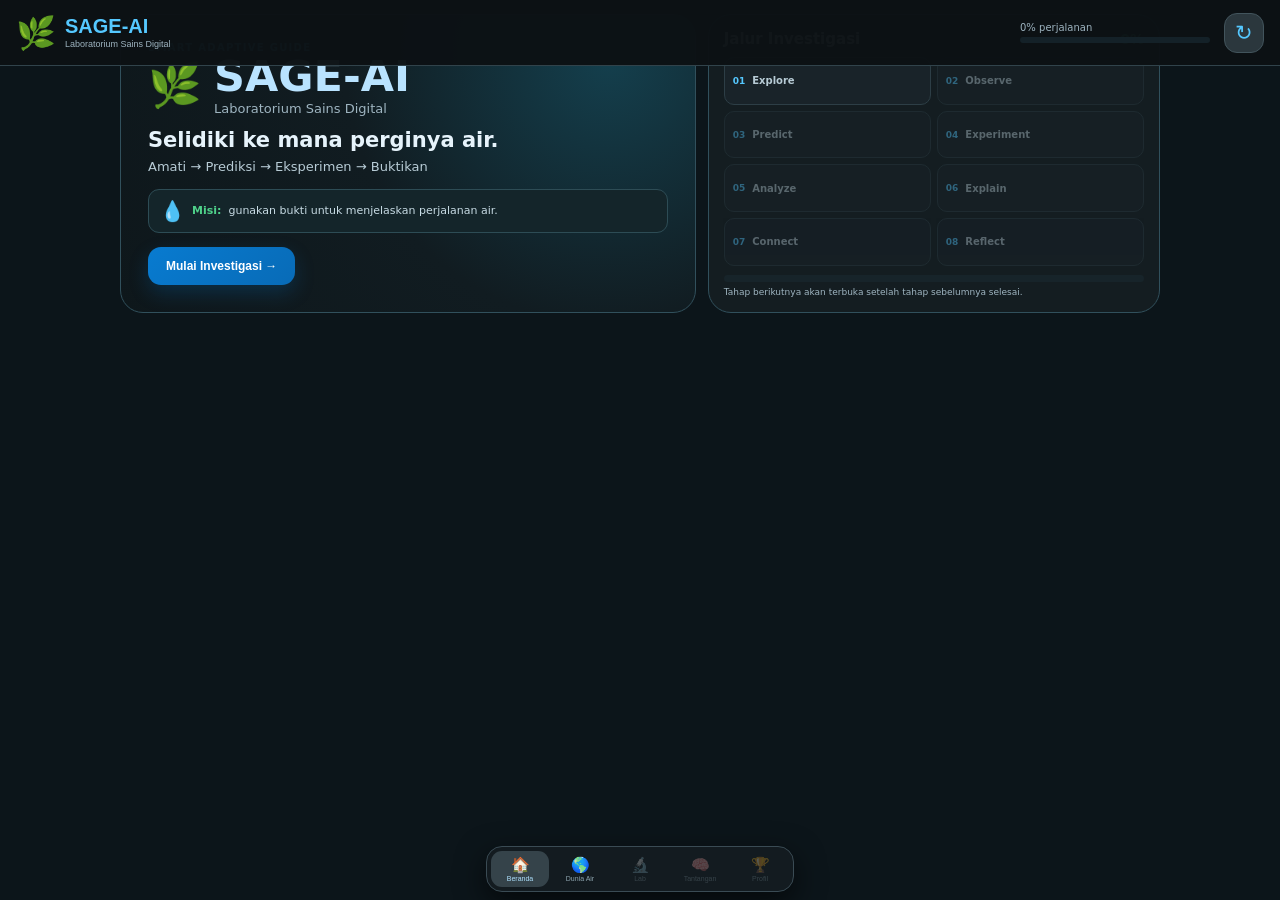
==== index.html @ 1f3b84bd "Add files via upload" ====
<!DOCTYPE html><html lang="id"><head><meta charset="UTF-8"><meta name="viewport" content="width=device-width, initial-scale=1, viewport-fit=cover"><meta name="theme-color" content="#0c1820"><title>SAGE-AI | Laboratorium Sains Digital</title><link rel="stylesheet" href="style.css"></head><body><div id="app"><header class="topbar"><button class="brand" onclick="App.go('home')"><span class="brand-mark">🌿</span><span><strong>SAGE-AI</strong><small>Laboratorium Sains Digital</small></span></button><div class="top-progress"><span id="progressLabel">0% perjalanan</span><div class="progress"><i id="progressBar"></i></div></div><button class="icon-btn" onclick="App.reset()" title="Mulai dari awal">↻</button></header><main id="screen"></main><nav class="bottom-nav" id="bottomNav"><button data-nav="home" onclick="App.go('home')">🏠<span>Beranda</span></button><button data-nav="world" onclick="App.go('world')">🌎<span>Dunia Air</span></button><button data-nav="lab" onclick="App.go('lab')">🔬<span>Lab</span></button><button data-nav="challenge" onclick="App.go('challenge')">🧠<span>Tantangan</span></button><button data-nav="profile" onclick="App.go('profile')">🏆<span>Profil</span></button></nav></div><div id="modal" class="modal hidden"><div class="modal-card"><button class="modal-close" onclick="UI.closeModal()">×</button><div id="modalContent"></div></div></div><script src="data.js"></script><script src="sage.js"></script><script src="simulation.js"></script><script src="app.js"></script></body></html>
---- style.css ----
*{box-sizing:border-box} :root{--bg:#0c151a;--panel:#141d22;--panel2:#19242a;--line:#31434c;--text:#e6f3fb;--muted:#9eb4c0;--blue:#55c8ff;--blue2:#0785d1;--green:#4fd18a;--yellow:#ffd15c;--shadow:0 12px 30px rgba(0,0,0,.22)}html,body{margin:0;width:100%;height:100%;overflow:hidden;background:var(--bg);color:var(--text);font-family:Inter,system-ui,-apple-system,"Segoe UI",sans-serif}body{font-size:14px}.topbar{height:66px;position:fixed;inset:0 0 auto;z-index:40;display:flex;align-items:center;gap:14px;padding:0 16px;background:rgba(13,18,21,.98);border-bottom:1px solid #31434b}.brand{border:0;background:none;color:var(--text);display:flex;align-items:center;gap:9px;padding:0;cursor:pointer;text-align:left}.brand-mark{font-size:32px}.brand strong{display:block;color:var(--blue);font-size:20px;line-height:1}.brand small{display:block;color:var(--muted);font-size:9px;margin-top:3px}.top-progress{margin-left:auto;width:190px;color:var(--muted);font-size:10px}.progress{height:6px;background:#142128;border-radius:99px;overflow:hidden;margin-top:4px}.progress i{display:block;height:100%;background:linear-gradient(90deg,#0785d1,#39bd6d);transition:.35s}.icon-btn{width:40px;height:40px;border:1px solid #42545c;border-radius:13px;background:#2b373d;color:var(--blue);font-size:21px;cursor:pointer}.screen{position:fixed;inset:66px 0 68px;overflow:hidden}.page{width:min(1080px,100%);height:100%;margin:auto;padding:14px 20px 10px;display:flex;flex-direction:column;overflow:hidden}.page-head{display:flex;justify-content:space-between;align-items:flex-end;gap:10px;flex:none;margin-bottom:9px}.eyebrow{font-size:10px;font-weight:900;letter-spacing:1.3px;color:var(--blue);text-transform:uppercase}.page-head h2{font-size:27px;line-height:1;margin:3px 0 2px}.page-head p{margin:0;color:var(--muted);font-size:11px}.counter,.status-dot{font-size:10px;font-weight:850;white-space:nowrap}.counter{padding:7px 10px;border:1px solid #35515e;border-radius:10px;background:#16252d;color:var(--blue)}.status-dot{color:var(--green)}.btn{border:0;border-radius:13px;padding:11px 15px;font-weight:850;font-size:12px;cursor:pointer;transition:.15s}.btn:active{transform:scale(.98)}.btn-primary{background:linear-gradient(135deg,#087bd0,#086bb7);color:#fff;box-shadow:0 8px 20px rgba(0,123,210,.22)}.btn-soft{background:#39464d;color:#d5e8f2}.btn:disabled{opacity:.35;cursor:not-allowed;box-shadow:none}.action-row{display:flex;justify-content:flex-end;gap:8px;flex:none;margin-top:8px}.action-row .btn-primary{min-width:180px}.card,.question,.predict-side,.reason-card,.control-panel,.experiment,.data-card,.environment-card{background:rgba(22,29,33,.96);border:1px solid var(--line);border-radius:18px;box-shadow:var(--shadow)}.input{width:100%;min-height:74px;resize:none;border:1px solid #43555e;border-radius:12px;background:#20282d;color:var(--text);padding:10px;font:inherit;outline:none}.input:focus{border-color:var(--blue)}.input.compact{min-height:62px}.bar{height:7px;background:#17242a;border-radius:99px;overflow:hidden}.bar i{display:block;height:100%;background:linear-gradient(90deg,#087bd0,#39bd6d);border-radius:99px}.notice{padding:10px 12px;border-radius:11px;background:#18272d;border:1px solid #2e4854;color:#b6ccd7;font-size:11px;line-height:1.4}.small-notice{margin-top:8px}.home-page{display:grid;grid-template-columns:1.12fr .88fr;gap:12px}.home-main,.home-side{min-height:0;border:1px solid #31505c;border-radius:23px;overflow:hidden}.home-main{padding:27px;display:flex;flex-direction:column;justify-content:center;background:radial-gradient(circle at 85% 15%,#143f4d,#111c21 48%,#0e171b)}.home-title{display:flex;align-items:center;gap:12px;margin:3px 0 12px}.home-title .leaf{font-size:43px}.home-title h1{margin:0;color:#b9e3ff;font-size:43px;line-height:.95}.home-title p{margin:4px 0 0;color:var(--muted);font-size:13px}.home-main h2{margin:0 0 7px;font-size:21px}.lead{margin:0 0 15px;color:#b8ccd6;font-size:13px}.mission-line{display:flex;gap:7px;align-items:center;padding:9px 11px;background:#14252a;border:1px solid #2d4c55;border-radius:11px;color:#c7dbe4;font-size:11px;margin-bottom:14px}.mission-line span{font-size:20px}.mission-line b{color:var(--green)}.big-btn{align-self:flex-start;padding:12px 18px}.home-side{padding:15px;background:#141d21;display:flex;flex-direction:column}.journey-title{display:flex;justify-content:space-between;align-items:center;margin-bottom:9px}.journey-title b{font-size:15px}.journey-title span{color:var(--green);font-weight:900}.journey-map{flex:1;min-height:0;display:grid;grid-template-columns:repeat(2,1fr);grid-template-rows:repeat(4,1fr);gap:6px}.journey-step{position:relative;display:flex;align-items:center;gap:7px;padding:7px 8px;border-radius:10px;background:#192329;border:1px solid #2d3e46;color:#b7cbd5}.journey-step strong{font-size:9px;color:var(--blue)}.journey-step span{font-size:10px;font-weight:800}.journey-step em{margin-left:auto;color:var(--green);font-style:normal}.journey-step.locked{opacity:.42}.home-bottom{margin-top:9px}.home-bottom small{display:block;color:var(--muted);font-size:9px;margin-top:5px}.world-page{padding-bottom:8px}.world{flex:1;min-height:0;position:relative;overflow:hidden;border:1px solid #315564;border-radius:21px;background:linear-gradient(#083552 0 49%,#0b4454 49% 56%,#0b3214 56% 100%);touch-action:none}.world:before{content:"";position:absolute;left:0;right:0;bottom:0;height:45%;background:linear-gradient(155deg,#1e652e,#0b3314);clip-path:polygon(0 42%,17% 18%,30% 35%,47% 9%,63% 33%,78% 16%,100% 40%,100% 100%,0 100%)}.world:after{content:"";position:absolute;left:0;right:0;top:49%;height:7px;background:#0e5e70}.world-hint{position:absolute;left:50%;top:7px;transform:translateX(-50%);z-index:3;padding:5px 9px;border-radius:99px;background:#112127d9;border:1px solid #36515b;color:#bcd1da;font-size:9px}.obj{position:absolute;z-index:4;border:0;background:transparent;color:#fff;cursor:grab;font-size:39px;filter:drop-shadow(0 5px 4px #0006);touch-action:none;user-select:none;transform:translate(-50%,-50%);transition:filter .15s}.obj span{display:block;margin-top:2px;padding:3px 6px;border-radius:8px;background:#18242a;color:#d9e9ef;border:1px solid #31464f;font-size:9px;font-weight:850;white-space:nowrap}.obj.dragging{cursor:grabbing;filter:drop-shadow(0 0 9px #55c8ff) brightness(1.15);z-index:8}.mountain{font-size:55px}.plant{font-size:48px}.lake{font-size:45px}.river{font-size:43px}.ocean{font-size:42px}.rain-drop{position:absolute;right:36%;top:34%;font-size:22px;animation:float 1.7s infinite alternate ease-in-out}.world-bottom{display:flex;align-items:center;justify-content:space-between;gap:8px;padding-top:7px}.discoveries{display:flex;flex-wrap:wrap;gap:5px;min-width:0}.tag{padding:5px 7px;border-radius:99px;font-size:8px;font-weight:850;border:1px solid #35474f;background:#182126;color:#778b95}.tag.found{background:#163c2a;border-color:#2b6a49;color:#78dfa7}.world-bottom .btn{white-space:nowrap;font-size:10px;padding:9px 11px}.observe-card{flex:1;min-height:0;display:grid;grid-template-rows:1fr auto auto;overflow:hidden;border:1px solid var(--line);border-radius:19px;background:#141e22}.observe-scene{position:relative;min-height:0;overflow:hidden;background:linear-gradient(#123f55 0 60%,#477f43 60%)}.obs-sun{position:absolute;right:12%;top:10%;font-size:48px}.obs-cloud{position:absolute;left:18%;top:13%;font-size:36px;opacity:.9}.obs-ground{position:absolute;inset:auto 0 0;height:37%;background:linear-gradient(#4c9148,#2f6c34)}.puddle{position:absolute;left:50%;bottom:14%;transform:translateX(-50%);width:72%;height:48px;border-radius:50%;background:radial-gradient(circle at 40% 35%,#b5f4ff,#35b9e2 55%,#087ea7);transition:.35s}.puddle span{position:absolute;left:50%;top:8px;transform:translateX(-50%);font-size:20px}.obs-vapor{position:absolute;left:50%;bottom:42%;transform:translateX(-50%);opacity:0;color:#d7f6ff;font-size:25px;letter-spacing:8px;transition:.35s}.time-row{display:grid;grid-template-columns:45px 1fr 105px;align-items:center;gap:8px;padding:8px 12px;border-top:1px solid var(--line);font-size:10px}.time-row input{width:100%;accent-color:var(--blue)}.time-row span{color:var(--muted);text-align:right}.observe-note{padding:7px 12px;background:#16272d;color:#adc3cd;font-size:10px}.predict-card{flex:1;min-height:0;display:grid;grid-template-columns:1.1fr .9fr;gap:10px}.question,.predict-side{padding:15px;min-height:0}.question>span{color:var(--blue);font-size:9px;font-weight:900;text-transform:uppercase;letter-spacing:1px}.question h3{margin:6px 0 10px;font-size:19px}.answer-grid{display:grid;grid-template-columns:repeat(2,1fr);gap:7px}.answer{padding:10px;border:1px solid #3b4e57;background:#1b252a;color:#d8e8ef;border-radius:11px;text-align:left;cursor:pointer;font-weight:750;font-size:11px}.answer.selected{border-color:var(--blue);background:#14394a}.answer.correct{border-color:var(--green);background:#173b2b}.predict-side label,.reason-card label,.env-reason label{display:flex;flex-direction:column;gap:3px;font-size:12px;font-weight:800}.predict-side small,.reason-card small,.env-reason small{color:var(--muted);font-weight:400;font-size:9px}.confidence{display:flex;flex-wrap:wrap;gap:5px;align-items:center;margin-top:9px}.confidence b{font-size:10px;width:100%}.confidence button{border:1px solid #3a4d55;background:#1b252a;color:#c3d5dd;border-radius:8px;padding:6px 7px;font-size:9px;cursor:pointer}.confidence button.active{border-color:var(--blue);background:#14394a;color:#dff6ff}.edit-note{margin-top:10px;color:#78919d;font-size:9px}.lab-grid{flex:1;min-height:0;display:grid;grid-template-columns:38% 62%;gap:10px}.control-panel{padding:10px;display:flex;flex-direction:column;gap:6px}.control{padding:7px 8px;border:1px solid #2d4149;border-radius:11px;background:#182126}.control label{display:flex;justify-content:space-between;gap:5px;font-size:10px;font-weight:800}.control label span{color:var(--blue)}.control select{width:100%;margin-top:5px;border:1px solid #3c5058;border-radius:8px;background:#263137;color:#e2eef3;padding:7px;font-size:10px}.control-panel .btn{margin-top:auto}.experiment{padding:10px;display:flex;flex-direction:column;align-items:center;justify-content:center;min-height:0}.beaker{height:55%;width:65%;position:relative;display:flex;justify-content:center;align-items:flex-end}.beaker-glass{width:76%;height:90%;border:4px solid #26778f;border-top:0;border-radius:0 0 30px 30px;overflow:hidden;background:#0c2730;position:relative}.water{position:absolute;left:0;right:0;bottom:0;height:60%;background:linear-gradient(#0b78a4,#074d76);transition:.8s}.steam{position:absolute;top:-2px;opacity:0;font-size:23px;letter-spacing:5px;transition:.3s;z-index:2}.steam.show{opacity:1;animation:steam 1.1s infinite alternate}.experiment-state{margin:6px 0;color:#9bb3be;font-size:10px}.results{width:100%}.data-grid{display:grid;grid-template-columns:repeat(3,1fr);gap:5px}.metric{padding:7px;border:1px solid #2b414a;border-radius:9px;background:#172127;text-align:center}.metric small{display:block;color:#8ea8b4;font-size:8px}.metric strong{font-size:17px;color:#cdeaff}.data-review{flex:1;min-height:0;display:grid;grid-template-columns:.9fr 1.1fr;gap:10px}.data-review>.card{min-height:0;padding:13px}.card-title{display:flex;justify-content:space-between;gap:7px;font-size:11px;margin-bottom:8px}.card-title span{color:#8da6b1;font-size:9px;text-align:right}.data-card h3{font-size:15px}.cycle-board{flex:1;min-height:0;padding:15px;border:1px solid var(--line);border-radius:18px;background:#141f24;display:flex;flex-direction:column;justify-content:center}.cycle-slots{display:grid;grid-template-columns:1fr auto 1fr auto 1fr auto 1fr;gap:5px;align-items:center}.cycle-slot{min-width:0;min-height:58px;border:2px dashed #31596a;background:#17242a;color:#a9c5d0;border-radius:13px;font-size:10px;font-weight:850;cursor:pointer}.cycle-slot.filled{border-style:solid;border-color:#3b8db1;background:#173341;color:#d9f1fb}.cycle-slot small{display:block;color:#72909b;font-size:7px;margin-top:3px}.processes{display:grid;grid-template-columns:repeat(4,1fr);gap:7px;margin-top:13px}.process{border:1px solid #3b4f58;background:#283239;color:#e2edf1;border-radius:10px;padding:10px 5px;font-size:10px;font-weight:800;cursor:pointer}.process.used{opacity:.35;cursor:not-allowed}.cycle-status{margin-top:9px;text-align:center;color:#9db4be;font-size:10px}.retry-link{align-self:center;margin-top:5px;border:0;background:transparent;color:var(--blue);font-size:9px;font-weight:800;cursor:pointer}.reason-card{margin-top:8px;padding:10px;flex:none}.environment-card{flex:1;min-height:0;display:grid;grid-template-columns:28% 44% 28%;gap:10px;padding:12px}.env-scene{border-radius:13px;background:linear-gradient(#124258,#2b6134);display:flex;align-items:center;justify-content:center;gap:4px;font-size:38px}.env-question{display:flex;flex-direction:column;justify-content:center}.env-question h3{font-size:16px;margin:0 0 4px}.env-question p{margin:0 0 9px;color:#9eb5bf;font-size:10px}.env-reason{display:flex;flex-direction:column;justify-content:center}.reflection-grid{flex:1;min-height:0;display:grid;grid-template-columns:repeat(3,1fr);gap:9px}.reflection-card{padding:12px;display:flex;flex-direction:column;gap:7px;min-height:0}.reflection-card>span{width:25px;height:25px;border-radius:8px;display:grid;place-items:center;background:#15384a;color:var(--blue);font-weight:900}.reflection-card label{font-size:11px;font-weight:850;line-height:1.3}.reflection-card .input{flex:1}.profile-head{display:flex;justify-content:space-between;align-items:center;flex:none;padding:17px;border:1px solid #31505c;border-radius:19px;background:radial-gradient(circle at 90% 15%,#123c47,#142126)}.profile-head h1{margin:2px 0;font-size:30px}.profile-head p{margin:0;color:#9eb5bf;font-size:10px}.profile-pct{text-align:right}.profile-pct strong{display:block;font-size:31px;color:var(--green)}.profile-pct span{font-size:9px;color:var(--muted)}.profile-stats{display:grid;grid-template-columns:repeat(4,1fr);gap:7px;margin:8px 0}.profile-stats div{padding:8px;background:#161f24;border:1px solid #30424a;border-radius:11px;text-align:center}.profile-stats b{display:block;font-size:18px;color:#cce8f6}.profile-stats small{font-size:8px;color:#8ca5b0}.achievement-strip{flex:1;min-height:0;display:grid;grid-template-columns:repeat(4,1fr);grid-template-rows:repeat(2,1fr);gap:7px}.achievement{padding:8px;background:#161f24;border:1px solid #30424a;border-radius:11px;display:grid;grid-template-columns:28px 1fr;grid-template-rows:auto auto;gap:0 5px;align-items:center}.achievement>div{font-size:22px;grid-row:1/3}.achievement b{font-size:9px}.achievement small{font-size:7px;color:#8ca5b0}.achievement.locked{opacity:.38;filter:grayscale(.8)}.completion-card{display:flex;align-items:center;justify-content:space-between;gap:8px;margin-top:7px;padding:8px 10px;border:1px solid #30424a;border-radius:11px;background:#161f24;font-size:10px}.sage{position:fixed;right:12px;bottom:76px;width:min(320px,calc(100vw - 24px));z-index:60;padding:11px;background:#172127;border:1px solid #3b5964;border-radius:15px;box-shadow:0 15px 40px #0008;display:none}.sage.show{display:block}.sage-head{display:flex;align-items:center;gap:8px}.sage-avatar{width:32px;height:32px;display:grid;place-items:center;border-radius:9px;background:#173a2a;font-size:17px}.sage strong{display:block;font-size:11px}.sage small{color:#8fa8b3;font-size:8px}.sage p{font-size:11px;line-height:1.45;color:#c8d9e0;margin:8px 0 0}.sage-close{margin-left:auto;border:0;background:none;color:#b6cbd4;font-size:18px;cursor:pointer}.modal{position:fixed;inset:0;z-index:80;background:#0009;display:grid;place-items:center;padding:14px}.modal.hidden{display:none}.modal-card{position:relative;width:min(430px,100%);max-height:82dvh;overflow:auto;padding:18px;background:#172127;border:1px solid #3b5660;border-radius:18px;box-shadow:0 20px 60px #0009}.modal-close{position:absolute;right:10px;top:9px;width:29px;height:29px;border:0;border-radius:50%;background:#2c3940;color:#d9e7ed;font-size:18px;cursor:pointer}.modal-icon{font-size:45px;margin-top:5px}.modal-card h2{margin:4px 0 7px;font-size:22px}.modal-card p{color:#b5cbd4;font-size:11px;line-height:1.45}.modal-actions{display:flex;justify-content:flex-end;gap:7px;margin-top:11px}.toast{position:fixed;z-index:100;top:75px;left:50%;transform:translateX(-50%);max-width:calc(100vw - 30px);padding:8px 11px;border-radius:9px;background:#26353c;color:#e8f3f7;border:1px solid #42555e;font-size:10px;box-shadow:0 10px 25px #0008}.bottom-nav{position:fixed;left:50%;bottom:8px;transform:translateX(-50%);z-index:50;display:flex;gap:2px;padding:4px;background:#131b20;border:1px solid #3a4b54;border-radius:16px;box-shadow:0 10px 30px #0009}.bottom-nav button{min-width:58px;border:0;background:transparent;color:#8da4ae;border-radius:11px;padding:5px 7px;font-size:15px;cursor:pointer}.bottom-nav button span{display:block;font-size:7px;margin-top:1px}.bottom-nav button.active{background:#35434a;color:#aee2ff}.bottom-nav button.locked{opacity:.28;cursor:not-allowed}.bottom-nav button:disabled{cursor:not-allowed}@keyframes steam{from{transform:translateY(4px);opacity:.35}to{transform:translateY(-8px);opacity:1}}@keyframes float{from{transform:translateY(0)}to{transform:translateY(7px)}}
@media(max-width:720px){.topbar{height:58px;padding:0 10px;gap:8px}.brand-mark{font-size:28px}.brand strong{font-size:17px}.brand small{display:none}.top-progress{width:125px}.icon-btn{width:38px;height:38px}.screen{inset:58px 0 62px}.page{padding:10px 12px 7px}.page-head{margin-bottom:7px}.page-head h2{font-size:22px}.page-head p{font-size:10px}.home-page{grid-template-columns:1fr;grid-template-rows:1.08fr .92fr;gap:7px}.home-main{padding:16px}.home-title h1{font-size:35px}.home-title .leaf{font-size:34px}.home-title p{font-size:10px}.home-main h2{font-size:17px}.lead{font-size:10px;margin-bottom:9px}.mission-line{font-size:9px;margin-bottom:9px;padding:7px}.big-btn{padding:10px 14px;font-size:11px}.home-side{padding:9px}.journey-title{margin-bottom:6px}.journey-title b{font-size:11px}.journey-map{gap:4px}.journey-step{padding:5px 6px}.journey-step strong{font-size:7px}.journey-step span{font-size:8px}.journey-step em{font-size:9px}.home-bottom{margin-top:6px}.home-bottom small{font-size:7px}.world-hint{font-size:7px}.obj{font-size:29px}.mountain{font-size:42px}.plant{font-size:37px}.lake{font-size:36px}.river{font-size:35px}.ocean{font-size:34px}.world-bottom{align-items:flex-end}.discoveries{max-width:67%;gap:3px}.tag{font-size:6.5px;padding:4px 5px}.world-bottom .btn{font-size:8px;padding:8px}.action-row{gap:6px}.action-row .btn{font-size:9px;padding:9px 10px}.action-row .btn-primary{min-width:0}.observe-card{border-radius:15px}.time-row{grid-template-columns:40px 1fr 78px;padding:6px 9px}.observe-note{font-size:8px;padding:6px 9px}.predict-card{grid-template-columns:1fr 1fr;gap:6px}.question,.predict-side{padding:10px}.question h3{font-size:14px}.answer-grid{gap:5px}.answer{font-size:8px;padding:8px}.input.compact{min-height:55px;font-size:10px}.confidence button{font-size:7px;padding:5px}.edit-note{font-size:7px}.lab-grid{grid-template-columns:43% 57%;gap:6px}.control-panel,.experiment{padding:7px}.control{padding:5px}.control label{font-size:8px}.control select{font-size:8px;padding:6px}.beaker{width:70%;height:48%}.metric strong{font-size:14px}.metric small{font-size:6px}.data-review{grid-template-columns:1fr 1fr;gap:6px}.data-review>.card{padding:9px}.card-title{font-size:8px}.card-title span{font-size:7px}.small-notice{font-size:7px}.cycle-board{padding:9px}.cycle-slots{gap:2px}.cycle-slot{min-height:50px;font-size:7px;padding:2px}.processes{gap:5px;margin-top:8px}.process{font-size:8px;padding:8px 3px}.cycle-status,.retry-link{font-size:7px}.reason-card{padding:8px;margin-top:5px}.reason-card label{font-size:9px}.environment-card{grid-template-columns:24% 46% 30%;gap:5px;padding:8px}.env-scene{font-size:25px}.env-question h3{font-size:12px}.env-question p{font-size:8px}.reflection-grid{gap:5px}.reflection-card{padding:8px;gap:5px}.reflection-card label{font-size:8px}.reflection-card>span{width:20px;height:20px;font-size:9px}.profile-head{padding:12px}.profile-head h1{font-size:24px}.profile-head p{font-size:8px}.profile-pct strong{font-size:27px}.achievement{padding:5px;grid-template-columns:1fr;display:block;text-align:center}.achievement>div{font-size:19px}.achievement b{display:block;font-size:7px}.achievement small{font-size:6px}.completion-card{font-size:8px}.completion-card .btn{font-size:8px;padding:7px}.bottom-nav{bottom:5px}.bottom-nav button{min-width:52px;padding:4px 5px;font-size:13px}.bottom-nav button span{font-size:6.5px}}
@media(max-height:680px){.page{padding-top:6px}.page-head h2{font-size:20px}.home-main{padding:12px}.home-page{grid-template-rows:1fr 1fr}.world-bottom{padding-top:4px}.action-row{margin-top:5px}.reflection-card .input{min-height:45px}.profile-stats{margin:5px 0}.modal-card{max-height:90dvh}}
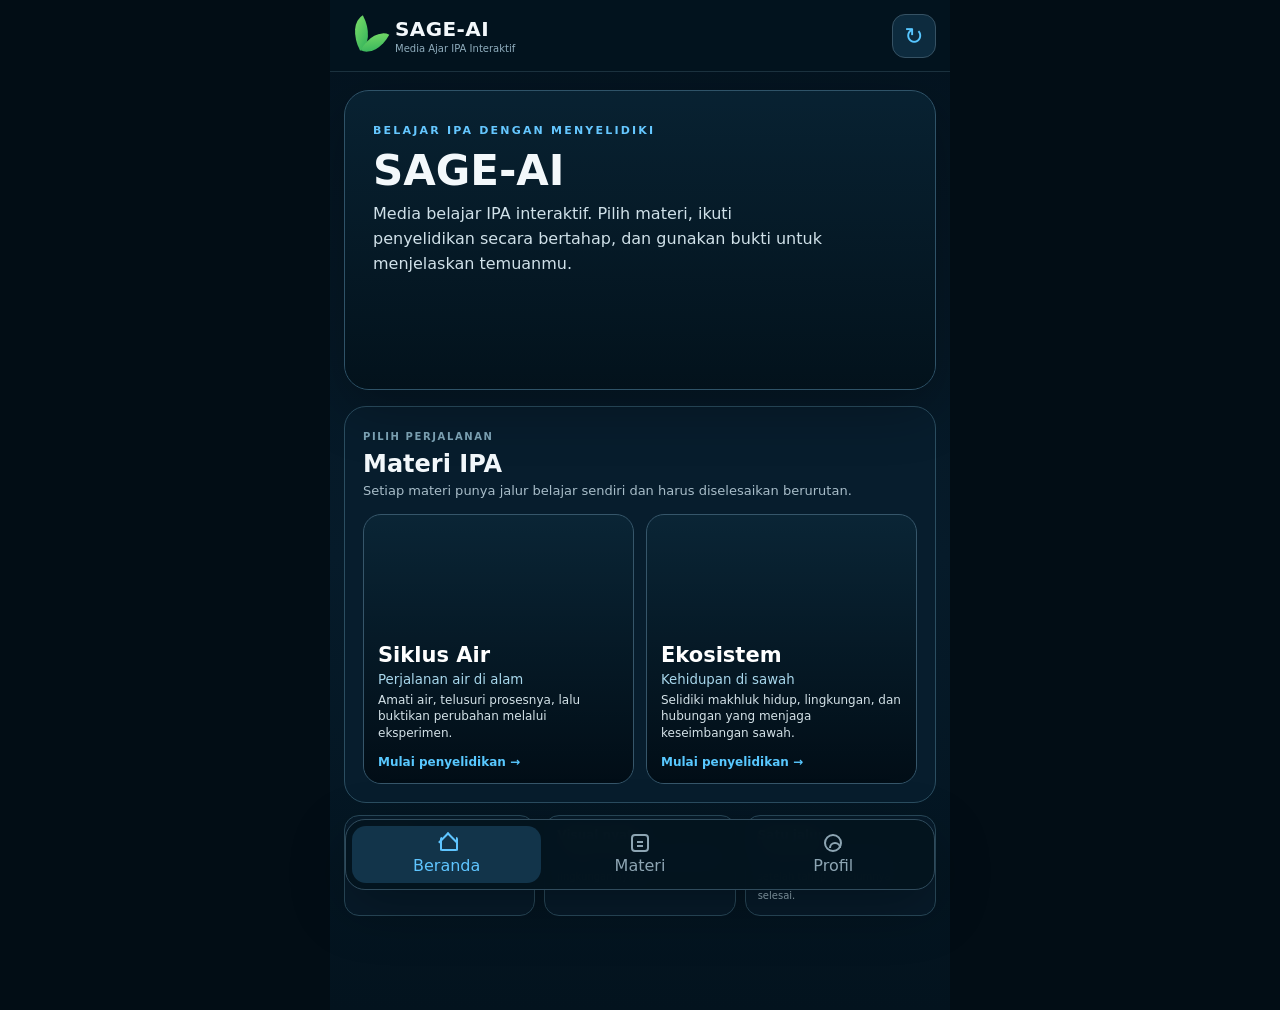
==== commit 09996ff9: "Add files via upload" ====
--- a/index.html
+++ b/index.html
@@ -1 +1,15 @@
-<!DOCTYPE html><html lang="id"><head><meta charset="UTF-8"><meta name="viewport" content="width=device-width, initial-scale=1, viewport-fit=cover"><meta name="theme-color" content="#0c1820"><title>SAGE-AI | Laboratorium Sains Digital</title><link rel="stylesheet" href="style.css"></head><body><div id="app"><header class="topbar"><button class="brand" onclick="App.go('home')"><span class="brand-mark">🌿</span><span><strong>SAGE-AI</strong><small>Laboratorium Sains Digital</small></span></button><div class="top-progress"><span id="progressLabel">0% perjalanan</span><div class="progress"><i id="progressBar"></i></div></div><button class="icon-btn" onclick="App.reset()" title="Mulai dari awal">↻</button></header><main id="screen"></main><nav class="bottom-nav" id="bottomNav"><button data-nav="home" onclick="App.go('home')">🏠<span>Beranda</span></button><button data-nav="world" onclick="App.go('world')">🌎<span>Dunia Air</span></button><button data-nav="lab" onclick="App.go('lab')">🔬<span>Lab</span></button><button data-nav="challenge" onclick="App.go('challenge')">🧠<span>Tantangan</span></button><button data-nav="profile" onclick="App.go('profile')">🏆<span>Profil</span></button></nav></div><div id="modal" class="modal hidden"><div class="modal-card"><button class="modal-close" onclick="UI.closeModal()">×</button><div id="modalContent"></div></div></div><script src="data.js"></script><script src="sage.js"></script><script src="simulation.js"></script><script src="app.js"></script></body></html>
+<!DOCTYPE html>
+<html lang="id">
+<head>
+<meta charset="UTF-8">
+<meta name="viewport" content="width=device-width, initial-scale=1.0, viewport-fit=cover">
+<meta name="theme-color" content="#061b2a">
+<title>SAGE-AI — Media Ajar IPA Interaktif</title>
+<link rel="stylesheet" href="style.css">
+</head>
+<body>
+<div id="app"></div>
+<script src="data.js"></script>
+<script src="app.js"></script>
+</body>
+</html>
--- a/style.css
+++ b/style.css
@@ -1,3 +1,3 @@
-*{box-sizing:border-box} :root{--bg:#0c151a;--panel:#141d22;--panel2:#19242a;--line:#31434c;--text:#e6f3fb;--muted:#9eb4c0;--blue:#55c8ff;--blue2:#0785d1;--green:#4fd18a;--yellow:#ffd15c;--shadow:0 12px 30px rgba(0,0,0,.22)}html,body{margin:0;width:100%;height:100%;overflow:hidden;background:var(--bg);color:var(--text);font-family:Inter,system-ui,-apple-system,"Segoe UI",sans-serif}body{font-size:14px}.topbar{height:66px;position:fixed;inset:0 0 auto;z-index:40;display:flex;align-items:center;gap:14px;padding:0 16px;background:rgba(13,18,21,.98);border-bottom:1px solid #31434b}.brand{border:0;background:none;color:var(--text);display:flex;align-items:center;gap:9px;padding:0;cursor:pointer;text-align:left}.brand-mark{font-size:32px}.brand strong{display:block;color:var(--blue);font-size:20px;line-height:1}.brand small{display:block;color:var(--muted);font-size:9px;margin-top:3px}.top-progress{margin-left:auto;width:190px;color:var(--muted);font-size:10px}.progress{height:6px;background:#142128;border-radius:99px;overflow:hidden;margin-top:4px}.progress i{display:block;height:100%;background:linear-gradient(90deg,#0785d1,#39bd6d);transition:.35s}.icon-btn{width:40px;height:40px;border:1px solid #42545c;border-radius:13px;background:#2b373d;color:var(--blue);font-size:21px;cursor:pointer}.screen{position:fixed;inset:66px 0 68px;overflow:hidden}.page{width:min(1080px,100%);height:100%;margin:auto;padding:14px 20px 10px;display:flex;flex-direction:column;overflow:hidden}.page-head{display:flex;justify-content:space-between;align-items:flex-end;gap:10px;flex:none;margin-bottom:9px}.eyebrow{font-size:10px;font-weight:900;letter-spacing:1.3px;color:var(--blue);text-transform:uppercase}.page-head h2{font-size:27px;line-height:1;margin:3px 0 2px}.page-head p{margin:0;color:var(--muted);font-size:11px}.counter,.status-dot{font-size:10px;font-weight:850;white-space:nowrap}.counter{padding:7px 10px;border:1px solid #35515e;border-radius:10px;background:#16252d;color:var(--blue)}.status-dot{color:var(--green)}.btn{border:0;border-radius:13px;padding:11px 15px;font-weight:850;font-size:12px;cursor:pointer;transition:.15s}.btn:active{transform:scale(.98)}.btn-primary{background:linear-gradient(135deg,#087bd0,#086bb7);color:#fff;box-shadow:0 8px 20px rgba(0,123,210,.22)}.btn-soft{background:#39464d;color:#d5e8f2}.btn:disabled{opacity:.35;cursor:not-allowed;box-shadow:none}.action-row{display:flex;justify-content:flex-end;gap:8px;flex:none;margin-top:8px}.action-row .btn-primary{min-width:180px}.card,.question,.predict-side,.reason-card,.control-panel,.experiment,.data-card,.environment-card{background:rgba(22,29,33,.96);border:1px solid var(--line);border-radius:18px;box-shadow:var(--shadow)}.input{width:100%;min-height:74px;resize:none;border:1px solid #43555e;border-radius:12px;background:#20282d;color:var(--text);padding:10px;font:inherit;outline:none}.input:focus{border-color:var(--blue)}.input.compact{min-height:62px}.bar{height:7px;background:#17242a;border-radius:99px;overflow:hidden}.bar i{display:block;height:100%;background:linear-gradient(90deg,#087bd0,#39bd6d);border-radius:99px}.notice{padding:10px 12px;border-radius:11px;background:#18272d;border:1px solid #2e4854;color:#b6ccd7;font-size:11px;line-height:1.4}.small-notice{margin-top:8px}.home-page{display:grid;grid-template-columns:1.12fr .88fr;gap:12px}.home-main,.home-side{min-height:0;border:1px solid #31505c;border-radius:23px;overflow:hidden}.home-main{padding:27px;display:flex;flex-direction:column;justify-content:center;background:radial-gradient(circle at 85% 15%,#143f4d,#111c21 48%,#0e171b)}.home-title{display:flex;align-items:center;gap:12px;margin:3px 0 12px}.home-title .leaf{font-size:43px}.home-title h1{margin:0;color:#b9e3ff;font-size:43px;line-height:.95}.home-title p{margin:4px 0 0;color:var(--muted);font-size:13px}.home-main h2{margin:0 0 7px;font-size:21px}.lead{margin:0 0 15px;color:#b8ccd6;font-size:13px}.mission-line{display:flex;gap:7px;align-items:center;padding:9px 11px;background:#14252a;border:1px solid #2d4c55;border-radius:11px;color:#c7dbe4;font-size:11px;margin-bottom:14px}.mission-line span{font-size:20px}.mission-line b{color:var(--green)}.big-btn{align-self:flex-start;padding:12px 18px}.home-side{padding:15px;background:#141d21;display:flex;flex-direction:column}.journey-title{display:flex;justify-content:space-between;align-items:center;margin-bottom:9px}.journey-title b{font-size:15px}.journey-title span{color:var(--green);font-weight:900}.journey-map{flex:1;min-height:0;display:grid;grid-template-columns:repeat(2,1fr);grid-template-rows:repeat(4,1fr);gap:6px}.journey-step{position:relative;display:flex;align-items:center;gap:7px;padding:7px 8px;border-radius:10px;background:#192329;border:1px solid #2d3e46;color:#b7cbd5}.journey-step strong{font-size:9px;color:var(--blue)}.journey-step span{font-size:10px;font-weight:800}.journey-step em{margin-left:auto;color:var(--green);font-style:normal}.journey-step.locked{opacity:.42}.home-bottom{margin-top:9px}.home-bottom small{display:block;color:var(--muted);font-size:9px;margin-top:5px}.world-page{padding-bottom:8px}.world{flex:1;min-height:0;position:relative;overflow:hidden;border:1px solid #315564;border-radius:21px;background:linear-gradient(#083552 0 49%,#0b4454 49% 56%,#0b3214 56% 100%);touch-action:none}.world:before{content:"";position:absolute;left:0;right:0;bottom:0;height:45%;background:linear-gradient(155deg,#1e652e,#0b3314);clip-path:polygon(0 42%,17% 18%,30% 35%,47% 9%,63% 33%,78% 16%,100% 40%,100% 100%,0 100%)}.world:after{content:"";position:absolute;left:0;right:0;top:49%;height:7px;background:#0e5e70}.world-hint{position:absolute;left:50%;top:7px;transform:translateX(-50%);z-index:3;padding:5px 9px;border-radius:99px;background:#112127d9;border:1px solid #36515b;color:#bcd1da;font-size:9px}.obj{position:absolute;z-index:4;border:0;background:transparent;color:#fff;cursor:grab;font-size:39px;filter:drop-shadow(0 5px 4px #0006);touch-action:none;user-select:none;transform:translate(-50%,-50%);transition:filter .15s}.obj span{display:block;margin-top:2px;padding:3px 6px;border-radius:8px;background:#18242a;color:#d9e9ef;border:1px solid #31464f;font-size:9px;font-weight:850;white-space:nowrap}.obj.dragging{cursor:grabbing;filter:drop-shadow(0 0 9px #55c8ff) brightness(1.15);z-index:8}.mountain{font-size:55px}.plant{font-size:48px}.lake{font-size:45px}.river{font-size:43px}.ocean{font-size:42px}.rain-drop{position:absolute;right:36%;top:34%;font-size:22px;animation:float 1.7s infinite alternate ease-in-out}.world-bottom{display:flex;align-items:center;justify-content:space-between;gap:8px;padding-top:7px}.discoveries{display:flex;flex-wrap:wrap;gap:5px;min-width:0}.tag{padding:5px 7px;border-radius:99px;font-size:8px;font-weight:850;border:1px solid #35474f;background:#182126;color:#778b95}.tag.found{background:#163c2a;border-color:#2b6a49;color:#78dfa7}.world-bottom .btn{white-space:nowrap;font-size:10px;padding:9px 11px}.observe-card{flex:1;min-height:0;display:grid;grid-template-rows:1fr auto auto;overflow:hidden;border:1px solid var(--line);border-radius:19px;background:#141e22}.observe-scene{position:relative;min-height:0;overflow:hidden;background:linear-gradient(#123f55 0 60%,#477f43 60%)}.obs-sun{position:absolute;right:12%;top:10%;font-size:48px}.obs-cloud{position:absolute;left:18%;top:13%;font-size:36px;opacity:.9}.obs-ground{position:absolute;inset:auto 0 0;height:37%;background:linear-gradient(#4c9148,#2f6c34)}.puddle{position:absolute;left:50%;bottom:14%;transform:translateX(-50%);width:72%;height:48px;border-radius:50%;background:radial-gradient(circle at 40% 35%,#b5f4ff,#35b9e2 55%,#087ea7);transition:.35s}.puddle span{position:absolute;left:50%;top:8px;transform:translateX(-50%);font-size:20px}.obs-vapor{position:absolute;left:50%;bottom:42%;transform:translateX(-50%);opacity:0;color:#d7f6ff;font-size:25px;letter-spacing:8px;transition:.35s}.time-row{display:grid;grid-template-columns:45px 1fr 105px;align-items:center;gap:8px;padding:8px 12px;border-top:1px solid var(--line);font-size:10px}.time-row input{width:100%;accent-color:var(--blue)}.time-row span{color:var(--muted);text-align:right}.observe-note{padding:7px 12px;background:#16272d;color:#adc3cd;font-size:10px}.predict-card{flex:1;min-height:0;display:grid;grid-template-columns:1.1fr .9fr;gap:10px}.question,.predict-side{padding:15px;min-height:0}.question>span{color:var(--blue);font-size:9px;font-weight:900;text-transform:uppercase;letter-spacing:1px}.question h3{margin:6px 0 10px;font-size:19px}.answer-grid{display:grid;grid-template-columns:repeat(2,1fr);gap:7px}.answer{padding:10px;border:1px solid #3b4e57;background:#1b252a;color:#d8e8ef;border-radius:11px;text-align:left;cursor:pointer;font-weight:750;font-size:11px}.answer.selected{border-color:var(--blue);background:#14394a}.answer.correct{border-color:var(--green);background:#173b2b}.predict-side label,.reason-card label,.env-reason label{display:flex;flex-direction:column;gap:3px;font-size:12px;font-weight:800}.predict-side small,.reason-card small,.env-reason small{color:var(--muted);font-weight:400;font-size:9px}.confidence{display:flex;flex-wrap:wrap;gap:5px;align-items:center;margin-top:9px}.confidence b{font-size:10px;width:100%}.confidence button{border:1px solid #3a4d55;background:#1b252a;color:#c3d5dd;border-radius:8px;padding:6px 7px;font-size:9px;cursor:pointer}.confidence button.active{border-color:var(--blue);background:#14394a;color:#dff6ff}.edit-note{margin-top:10px;color:#78919d;font-size:9px}.lab-grid{flex:1;min-height:0;display:grid;grid-template-columns:38% 62%;gap:10px}.control-panel{padding:10px;display:flex;flex-direction:column;gap:6px}.control{padding:7px 8px;border:1px solid #2d4149;border-radius:11px;background:#182126}.control label{display:flex;justify-content:space-between;gap:5px;font-size:10px;font-weight:800}.control label span{color:var(--blue)}.control select{width:100%;margin-top:5px;border:1px solid #3c5058;border-radius:8px;background:#263137;color:#e2eef3;padding:7px;font-size:10px}.control-panel .btn{margin-top:auto}.experiment{padding:10px;display:flex;flex-direction:column;align-items:center;justify-content:center;min-height:0}.beaker{height:55%;width:65%;position:relative;display:flex;justify-content:center;align-items:flex-end}.beaker-glass{width:76%;height:90%;border:4px solid #26778f;border-top:0;border-radius:0 0 30px 30px;overflow:hidden;background:#0c2730;position:relative}.water{position:absolute;left:0;right:0;bottom:0;height:60%;background:linear-gradient(#0b78a4,#074d76);transition:.8s}.steam{position:absolute;top:-2px;opacity:0;font-size:23px;letter-spacing:5px;transition:.3s;z-index:2}.steam.show{opacity:1;animation:steam 1.1s infinite alternate}.experiment-state{margin:6px 0;color:#9bb3be;font-size:10px}.results{width:100%}.data-grid{display:grid;grid-template-columns:repeat(3,1fr);gap:5px}.metric{padding:7px;border:1px solid #2b414a;border-radius:9px;background:#172127;text-align:center}.metric small{display:block;color:#8ea8b4;font-size:8px}.metric strong{font-size:17px;color:#cdeaff}.data-review{flex:1;min-height:0;display:grid;grid-template-columns:.9fr 1.1fr;gap:10px}.data-review>.card{min-height:0;padding:13px}.card-title{display:flex;justify-content:space-between;gap:7px;font-size:11px;margin-bottom:8px}.card-title span{color:#8da6b1;font-size:9px;text-align:right}.data-card h3{font-size:15px}.cycle-board{flex:1;min-height:0;padding:15px;border:1px solid var(--line);border-radius:18px;background:#141f24;display:flex;flex-direction:column;justify-content:center}.cycle-slots{display:grid;grid-template-columns:1fr auto 1fr auto 1fr auto 1fr;gap:5px;align-items:center}.cycle-slot{min-width:0;min-height:58px;border:2px dashed #31596a;background:#17242a;color:#a9c5d0;border-radius:13px;font-size:10px;font-weight:850;cursor:pointer}.cycle-slot.filled{border-style:solid;border-color:#3b8db1;background:#173341;color:#d9f1fb}.cycle-slot small{display:block;color:#72909b;font-size:7px;margin-top:3px}.processes{display:grid;grid-template-columns:repeat(4,1fr);gap:7px;margin-top:13px}.process{border:1px solid #3b4f58;background:#283239;color:#e2edf1;border-radius:10px;padding:10px 5px;font-size:10px;font-weight:800;cursor:pointer}.process.used{opacity:.35;cursor:not-allowed}.cycle-status{margin-top:9px;text-align:center;color:#9db4be;font-size:10px}.retry-link{align-self:center;margin-top:5px;border:0;background:transparent;color:var(--blue);font-size:9px;font-weight:800;cursor:pointer}.reason-card{margin-top:8px;padding:10px;flex:none}.environment-card{flex:1;min-height:0;display:grid;grid-template-columns:28% 44% 28%;gap:10px;padding:12px}.env-scene{border-radius:13px;background:linear-gradient(#124258,#2b6134);display:flex;align-items:center;justify-content:center;gap:4px;font-size:38px}.env-question{display:flex;flex-direction:column;justify-content:center}.env-question h3{font-size:16px;margin:0 0 4px}.env-question p{margin:0 0 9px;color:#9eb5bf;font-size:10px}.env-reason{display:flex;flex-direction:column;justify-content:center}.reflection-grid{flex:1;min-height:0;display:grid;grid-template-columns:repeat(3,1fr);gap:9px}.reflection-card{padding:12px;display:flex;flex-direction:column;gap:7px;min-height:0}.reflection-card>span{width:25px;height:25px;border-radius:8px;display:grid;place-items:center;background:#15384a;color:var(--blue);font-weight:900}.reflection-card label{font-size:11px;font-weight:850;line-height:1.3}.reflection-card .input{flex:1}.profile-head{display:flex;justify-content:space-between;align-items:center;flex:none;padding:17px;border:1px solid #31505c;border-radius:19px;background:radial-gradient(circle at 90% 15%,#123c47,#142126)}.profile-head h1{margin:2px 0;font-size:30px}.profile-head p{margin:0;color:#9eb5bf;font-size:10px}.profile-pct{text-align:right}.profile-pct strong{display:block;font-size:31px;color:var(--green)}.profile-pct span{font-size:9px;color:var(--muted)}.profile-stats{display:grid;grid-template-columns:repeat(4,1fr);gap:7px;margin:8px 0}.profile-stats div{padding:8px;background:#161f24;border:1px solid #30424a;border-radius:11px;text-align:center}.profile-stats b{display:block;font-size:18px;color:#cce8f6}.profile-stats small{font-size:8px;color:#8ca5b0}.achievement-strip{flex:1;min-height:0;display:grid;grid-template-columns:repeat(4,1fr);grid-template-rows:repeat(2,1fr);gap:7px}.achievement{padding:8px;background:#161f24;border:1px solid #30424a;border-radius:11px;display:grid;grid-template-columns:28px 1fr;grid-template-rows:auto auto;gap:0 5px;align-items:center}.achievement>div{font-size:22px;grid-row:1/3}.achievement b{font-size:9px}.achievement small{font-size:7px;color:#8ca5b0}.achievement.locked{opacity:.38;filter:grayscale(.8)}.completion-card{display:flex;align-items:center;justify-content:space-between;gap:8px;margin-top:7px;padding:8px 10px;border:1px solid #30424a;border-radius:11px;background:#161f24;font-size:10px}.sage{position:fixed;right:12px;bottom:76px;width:min(320px,calc(100vw - 24px));z-index:60;padding:11px;background:#172127;border:1px solid #3b5964;border-radius:15px;box-shadow:0 15px 40px #0008;display:none}.sage.show{display:block}.sage-head{display:flex;align-items:center;gap:8px}.sage-avatar{width:32px;height:32px;display:grid;place-items:center;border-radius:9px;background:#173a2a;font-size:17px}.sage strong{display:block;font-size:11px}.sage small{color:#8fa8b3;font-size:8px}.sage p{font-size:11px;line-height:1.45;color:#c8d9e0;margin:8px 0 0}.sage-close{margin-left:auto;border:0;background:none;color:#b6cbd4;font-size:18px;cursor:pointer}.modal{position:fixed;inset:0;z-index:80;background:#0009;display:grid;place-items:center;padding:14px}.modal.hidden{display:none}.modal-card{position:relative;width:min(430px,100%);max-height:82dvh;overflow:auto;padding:18px;background:#172127;border:1px solid #3b5660;border-radius:18px;box-shadow:0 20px 60px #0009}.modal-close{position:absolute;right:10px;top:9px;width:29px;height:29px;border:0;border-radius:50%;background:#2c3940;color:#d9e7ed;font-size:18px;cursor:pointer}.modal-icon{font-size:45px;margin-top:5px}.modal-card h2{margin:4px 0 7px;font-size:22px}.modal-card p{color:#b5cbd4;font-size:11px;line-height:1.45}.modal-actions{display:flex;justify-content:flex-end;gap:7px;margin-top:11px}.toast{position:fixed;z-index:100;top:75px;left:50%;transform:translateX(-50%);max-width:calc(100vw - 30px);padding:8px 11px;border-radius:9px;background:#26353c;color:#e8f3f7;border:1px solid #42555e;font-size:10px;box-shadow:0 10px 25px #0008}.bottom-nav{position:fixed;left:50%;bottom:8px;transform:translateX(-50%);z-index:50;display:flex;gap:2px;padding:4px;background:#131b20;border:1px solid #3a4b54;border-radius:16px;box-shadow:0 10px 30px #0009}.bottom-nav button{min-width:58px;border:0;background:transparent;color:#8da4ae;border-radius:11px;padding:5px 7px;font-size:15px;cursor:pointer}.bottom-nav button span{display:block;font-size:7px;margin-top:1px}.bottom-nav button.active{background:#35434a;color:#aee2ff}.bottom-nav button.locked{opacity:.28;cursor:not-allowed}.bottom-nav button:disabled{cursor:not-allowed}@keyframes steam{from{transform:translateY(4px);opacity:.35}to{transform:translateY(-8px);opacity:1}}@keyframes float{from{transform:translateY(0)}to{transform:translateY(7px)}}
-@media(max-width:720px){.topbar{height:58px;padding:0 10px;gap:8px}.brand-mark{font-size:28px}.brand strong{font-size:17px}.brand small{display:none}.top-progress{width:125px}.icon-btn{width:38px;height:38px}.screen{inset:58px 0 62px}.page{padding:10px 12px 7px}.page-head{margin-bottom:7px}.page-head h2{font-size:22px}.page-head p{font-size:10px}.home-page{grid-template-columns:1fr;grid-template-rows:1.08fr .92fr;gap:7px}.home-main{padding:16px}.home-title h1{font-size:35px}.home-title .leaf{font-size:34px}.home-title p{font-size:10px}.home-main h2{font-size:17px}.lead{font-size:10px;margin-bottom:9px}.mission-line{font-size:9px;margin-bottom:9px;padding:7px}.big-btn{padding:10px 14px;font-size:11px}.home-side{padding:9px}.journey-title{margin-bottom:6px}.journey-title b{font-size:11px}.journey-map{gap:4px}.journey-step{padding:5px 6px}.journey-step strong{font-size:7px}.journey-step span{font-size:8px}.journey-step em{font-size:9px}.home-bottom{margin-top:6px}.home-bottom small{font-size:7px}.world-hint{font-size:7px}.obj{font-size:29px}.mountain{font-size:42px}.plant{font-size:37px}.lake{font-size:36px}.river{font-size:35px}.ocean{font-size:34px}.world-bottom{align-items:flex-end}.discoveries{max-width:67%;gap:3px}.tag{font-size:6.5px;padding:4px 5px}.world-bottom .btn{font-size:8px;padding:8px}.action-row{gap:6px}.action-row .btn{font-size:9px;padding:9px 10px}.action-row .btn-primary{min-width:0}.observe-card{border-radius:15px}.time-row{grid-template-columns:40px 1fr 78px;padding:6px 9px}.observe-note{font-size:8px;padding:6px 9px}.predict-card{grid-template-columns:1fr 1fr;gap:6px}.question,.predict-side{padding:10px}.question h3{font-size:14px}.answer-grid{gap:5px}.answer{font-size:8px;padding:8px}.input.compact{min-height:55px;font-size:10px}.confidence button{font-size:7px;padding:5px}.edit-note{font-size:7px}.lab-grid{grid-template-columns:43% 57%;gap:6px}.control-panel,.experiment{padding:7px}.control{padding:5px}.control label{font-size:8px}.control select{font-size:8px;padding:6px}.beaker{width:70%;height:48%}.metric strong{font-size:14px}.metric small{font-size:6px}.data-review{grid-template-columns:1fr 1fr;gap:6px}.data-review>.card{padding:9px}.card-title{font-size:8px}.card-title span{font-size:7px}.small-notice{font-size:7px}.cycle-board{padding:9px}.cycle-slots{gap:2px}.cycle-slot{min-height:50px;font-size:7px;padding:2px}.processes{gap:5px;margin-top:8px}.process{font-size:8px;padding:8px 3px}.cycle-status,.retry-link{font-size:7px}.reason-card{padding:8px;margin-top:5px}.reason-card label{font-size:9px}.environment-card{grid-template-columns:24% 46% 30%;gap:5px;padding:8px}.env-scene{font-size:25px}.env-question h3{font-size:12px}.env-question p{font-size:8px}.reflection-grid{gap:5px}.reflection-card{padding:8px;gap:5px}.reflection-card label{font-size:8px}.reflection-card>span{width:20px;height:20px;font-size:9px}.profile-head{padding:12px}.profile-head h1{font-size:24px}.profile-head p{font-size:8px}.profile-pct strong{font-size:27px}.achievement{padding:5px;grid-template-columns:1fr;display:block;text-align:center}.achievement>div{font-size:19px}.achievement b{display:block;font-size:7px}.achievement small{font-size:6px}.completion-card{font-size:8px}.completion-card .btn{font-size:8px;padding:7px}.bottom-nav{bottom:5px}.bottom-nav button{min-width:52px;padding:4px 5px;font-size:13px}.bottom-nav button span{font-size:6.5px}}
-@media(max-height:680px){.page{padding-top:6px}.page-head h2{font-size:20px}.home-main{padding:12px}.home-page{grid-template-rows:1fr 1fr}.world-bottom{padding-top:4px}.action-row{margin-top:5px}.reflection-card .input{min-height:45px}.profile-stats{margin:5px 0}.modal-card{max-height:90dvh}}
+:root{--bg:#041522;--panel:#071f30;--panel2:#0b2b3f;--text:#f3f8fb;--muted:#a8bdc9;--line:#315264;--accent:#27a7ff;--green:#39d18b;--shadow:0 18px 55px rgba(0,0,0,.28)}*{box-sizing:border-box}html,body{margin:0;min-height:100%;font-family:Inter,ui-sans-serif,system-ui,-apple-system,BlinkMacSystemFont,"Segoe UI",sans-serif;background:#020d15;color:var(--text)}body{overflow-x:hidden}button,input,textarea{font:inherit}button{touch-action:manipulation}.phone{min-height:100vh;background:linear-gradient(180deg,#04131f,#061b2a 55%,#03131e);max-width:620px;margin:auto;position:relative;overflow:hidden}.top{height:72px;display:flex;align-items:center;gap:12px;padding:10px 14px;border-bottom:1px solid rgba(157,207,230,.16);background:rgba(3,19,30,.95);position:sticky;top:0;z-index:20}.brand{border:0;background:transparent;color:inherit;display:flex;align-items:center;gap:10px;padding:4px;min-width:0;text-align:left}.brand-mark{width:37px;height:42px;display:block;position:relative}.brand-mark:before,.brand-mark:after{content:"";position:absolute;border-radius:100% 0 100% 0;background:linear-gradient(145deg,#8be66a,#20a858);transform:rotate(-28deg)}.brand-mark:before{width:19px;height:30px;left:4px;top:3px}.brand-mark:after{width:18px;height:27px;right:1px;bottom:1px;transform:rotate(28deg)}.brand b{display:block;font-size:20px;letter-spacing:.02em}.brand small{display:block;color:#90aebe;font-size:10px;margin-top:2px}.top-progress{margin-left:auto;min-width:135px}.top-progress span{font-size:11px;color:#bdd1dc;display:block;margin-bottom:5px}.progress,.progress-line{height:7px;border-radius:99px;background:#183747;overflow:hidden}.progress i,.progress-line i{display:block;height:100%;background:linear-gradient(90deg,#167cff,#23d26f);border-radius:99px}.icon-btn,.help,.back{border:1px solid #365264;background:#0d2b3e;color:#d8edf6;border-radius:13px;min-width:44px;min-height:44px;cursor:pointer}.icon-btn{font-size:23px;color:#57c6ff}.nav{position:fixed;left:50%;bottom:10px;transform:translateX(-50%);width:min(590px,calc(100% - 16px));display:grid;grid-template-columns:repeat(3,1fr);gap:4px;padding:6px;border:1px solid #304b5c;background:rgba(4,20,31,.96);backdrop-filter:blur(12px);border-radius:20px;z-index:30;box-shadow:var(--shadow)}.nav button{border:0;background:transparent;color:#8da5b3;border-radius:14px;padding:8px 5px;cursor:pointer;min-height:48px}.nav button.on{background:#12344a;color:#5fc5ff}.nav-icon{display:block;width:18px;height:18px;margin:0 auto 4px;position:relative}.home-i:before{content:"";position:absolute;left:2px;bottom:1px;width:14px;height:12px;border:2px solid currentColor;border-top:0;border-radius:2px}.home-i:after{content:"";position:absolute;width:12px;height:12px;border-left:2px solid currentColor;border-top:2px solid currentColor;transform:rotate(45deg);left:3px;top:1px}.material-i{border:2px solid currentColor;border-radius:4px}.material-i:after{content:"";position:absolute;left:4px;right:4px;top:5px;height:2px;background:currentColor;box-shadow:0 4px currentColor}.profile-i{border:2px solid currentColor;border-radius:50%}.profile-i:after{content:"";position:absolute;width:8px;height:4px;border:2px solid currentColor;border-bottom:0;border-radius:9px 9px 0 0;left:3px;bottom:2px}.home-page,.module-page,.stage-page,.profile-page{padding:18px 14px 94px}.home-hero{border:1px solid #2f5368;border-radius:25px;overflow:hidden;position:relative;min-height:300px;background:#092435;box-shadow:var(--shadow)}.hero-photo{position:absolute;inset:0;background-image:linear-gradient(180deg,rgba(2,16,25,.12),rgba(2,16,25,.9)),url('https://thumb.wikimedia.org/wikipedia/commons/thumb/c/c4/Pemandangan_udara_sawah_subur_Indonesia_dengan_pegunungan_megah.jpg/1280px-Pemandangan_udara_sawah_subur_Indonesia_dengan_pegunungan_megah.jpg');background-size:cover;background-position:center}.hero-copy{position:relative;z-index:1;padding:28px;max-width:520px}.eyebrow{font-size:11px;letter-spacing:.2em;font-weight:900;color:#65c7ff}.eyebrow.light{color:#d8f1ff}.home-hero h1{font-size:42px;line-height:1;margin:12px 0 10px}.home-hero p{color:#d0e1e9;line-height:1.55;margin:0;max-width:480px}.home-card{margin-top:16px;border:1px solid #2b4e61;background:#071d2d;border-radius:22px;padding:18px}.tiny-label{font-size:10px;letter-spacing:.16em;color:#7fa6b8;font-weight:900}.section-head h2{margin:6px 0 5px}.section-head p{color:var(--muted);font-size:13px;margin:0}.material-grid{display:grid;grid-template-columns:1fr 1fr;gap:12px;margin-top:16px}.material-card{min-height:270px;border:1px solid #36566a;border-radius:18px;overflow:hidden;position:relative;padding:0;background:#0a2637;color:#fff;text-align:left;cursor:pointer}.material-photo{position:absolute;inset:0;background-size:cover;background-position:center;transition:transform .35s}.material-card:hover .material-photo{transform:scale(1.04)}.material-shade{position:absolute;inset:0;background:linear-gradient(180deg,rgba(0,0,0,.03),rgba(0,10,18,.88))}.material-text{position:absolute;inset:auto 14px 14px;display:flex;flex-direction:column;gap:5px}.material-text b{font-size:21px}.material-text small{color:#a8d7ec}.material-text em{font-style:normal;color:#d4e2e8;font-size:12px;line-height:1.4}.material-text strong{margin-top:8px;color:#58c8ff;font-size:12px}.principles{display:grid;grid-template-columns:repeat(3,1fr);gap:9px;margin-top:12px}.principles div{border:1px solid #29495a;background:#071b2a;border-radius:15px;padding:12px}.principles b{display:block;font-size:12px;margin-bottom:4px}.principles span{font-size:10px;color:#91a9b5;line-height:1.35}.back{display:inline-flex;align-items:center;justify-content:center;padding:0 12px;margin-bottom:12px}.module-hero{height:230px;border-radius:23px;overflow:hidden;position:relative;background-image:linear-gradient(180deg,rgba(2,13,20,.08),rgba(2,13,20,.88)),var(--cover);background-size:cover;background-position:center}.module-overlay{position:absolute;inset:auto 20px 18px}.module-overlay h1{font-size:34px;margin:5px 0}.module-overlay p{margin:0;color:#d0e2ea;font-size:13px;line-height:1.45}.journey{margin-top:15px;border:1px solid #29495a;background:#071b2a;border-radius:20px;padding:14px}.journey-head{display:flex;justify-content:space-between;gap:10px;align-items:end;margin-bottom:9px}.journey-head h2{font-size:17px;margin:5px 0 0}.stage-count{font-size:11px;color:#63c8ff}.stage{width:100%;display:grid;grid-template-columns:38px 1fr auto;align-items:center;gap:10px;text-align:left;border:1px solid transparent;background:#0a2637;color:#dceaf0;border-radius:13px;padding:10px;margin-top:7px;cursor:pointer}.stage:disabled{opacity:.45;cursor:not-allowed}.stage.active{border-color:#178bd2;background:#0d3146}.stage.done{border-color:#285a4a}.stage .num{width:30px;height:30px;border-radius:10px;display:grid;place-items:center;background:#15384c;color:#8fc9e7;font-weight:800}.stage b{display:block;font-size:13px}.stage small{display:block;color:#8faab7;font-size:10px;margin-top:2px}.stage-arrow{font-size:11px;color:#67ca9a}.primary,.secondary{border:0;border-radius:13px;min-height:46px;padding:11px 15px;cursor:pointer;font-weight:800}.primary{background:linear-gradient(135deg,#087fd2,#16a7ff);color:white;box-shadow:0 9px 22px rgba(0,136,219,.18)}.secondary{background:#0b2a3c;color:#d4e9f1;border:1px solid #345467}.full{width:100%;margin-top:12px}.stage-top{display:grid;grid-template-columns:44px 1fr 44px;align-items:center;gap:8px;margin-bottom:12px}.small-back{margin:0}.stage-top>div{min-width:0}.stage-top>div>span{font-size:11px;color:#a9c3ce;display:block;margin-bottom:5px}.intro{margin:4px 2px 12px}.intro.compact{margin-bottom:10px}.intro h1{font-size:27px;line-height:1.1;margin:6px 0}.intro p{font-size:13px;color:var(--muted);line-height:1.45;margin:0}.real-scene{height:440px;border-radius:22px;position:relative;overflow:hidden;border:1px solid #355a6e;box-shadow:var(--shadow);background:#092333}.scene-image{position:absolute;inset:0;background-size:cover;background-position:center}.water-scene .scene-image{background-image:linear-gradient(180deg,rgba(0,0,0,.08),rgba(0,8,15,.25)),url('https://thumb.wikimedia.org/wikipedia/commons/thumb/0/0f/Telaga_Sarangan_dan_Gunung_Lawu_-_Maret_2026.jpg/1280px-Telaga_Sarangan_dan_Gunung_Lawu_-_Maret_2026.jpg');}.eco-scene .scene-image{background-image:linear-gradient(180deg,rgba(0,0,0,.05),rgba(0,8,15,.22)),url('https://thumb.wikimedia.org/wikipedia/commons/thumb/c/c4/Pemandangan_udara_sawah_subur_Indonesia_dengan_pegunungan_megah.jpg/1280px-Pemandangan_udara_sawah_subur_Indonesia_dengan_pegunungan_megah.jpg')}.hotspot{position:absolute;transform:translate(-50%,-50%);z-index:3;border:0;background:transparent;color:#fff;cursor:pointer;text-align:center;padding:0}.hotspot span{display:block;width:25px;height:25px;border-radius:50%;border:3px solid #fff;background:rgba(0,130,220,.35);box-shadow:0 0 0 4px rgba(57,193,255,.2),0 5px 15px rgba(0,0,0,.35);margin:auto}.hotspot b{display:block;background:rgba(3,18,28,.88);border:1px solid rgba(255,255,255,.3);border-radius:9px;padding:4px 7px;font-size:10px;white-space:nowrap;margin-top:5px}.hotspot.found span{background:#1cb46b;border-color:#d9ffe9}.hotspot.found span:after{content:"✓";font-size:12px;font-weight:900}.scene-counter{position:absolute;right:10px;top:10px;background:rgba(3,18,28,.9);border:1px solid #5b7b8b;border-radius:12px;padding:7px 9px;font-size:11px;font-weight:800}.chip-row{display:flex;flex-wrap:wrap;gap:6px;margin:9px 0}.chip{font-size:10px;color:#a8bac4;background:#0a2637;border:1px solid #2e4c5c;border-radius:99px;padding:6px 8px}.chip.found{color:#7be0ad;border-color:#237b58}.locked-note{border:1px dashed #365666;color:#88a2ae;padding:12px;border-radius:13px;text-align:center;font-size:11px;margin-top:10px}.tag{display:inline-block;background:#0e3b50;border:1px solid #2f738e;color:#9ddcff;border-radius:99px;padding:5px 9px;font-size:10px;font-weight:800}.visual-class{display:grid;grid-template-columns:1fr 1fr;gap:10px}.class-photo{min-height:290px;border-radius:18px;background-image:linear-gradient(180deg,rgba(0,0,0,.03),rgba(0,9,15,.55)),url('https://commons.wikimedia.org/wiki/Special:Redirect/file/Arak-arakan%20awan%20yang%20berkumpul%20ke%20segara%20anak%2C%20TN%20Gn.%20Rinjani.jpg?width=1280');background-size:cover;background-position:center}.eco-class-photo{background-image:linear-gradient(180deg,rgba(0,0,0,.03),rgba(0,9,15,.45)),url('https://thumb.wikimedia.org/wikipedia/commons/thumb/c/c4/Pemandangan_udara_sawah_subur_Indonesia_dengan_pegunungan_megah.jpg/1280px-Pemandangan_udara_sawah_subur_Indonesia_dengan_pegunungan_megah.jpg')}.class-list{display:grid;gap:6px}.class-item{display:flex;align-items:center;gap:8px;border:1px solid #294b5d;background:#092536;color:#fff;border-radius:11px;padding:6px;text-align:left;cursor:pointer;min-height:47px}.class-item.selected{border-color:#31a9f3;background:#0d3247}.class-item.done{border-color:#27714f}.thumb-photo{width:40px;height:40px;border-radius:8px;background-size:cover;background-position:center;flex:none}.class-item b{display:block;font-size:11px}.class-item small{display:block;color:#89a7b5;font-size:9px;margin-top:2px}.bins{display:grid;grid-template-columns:1fr 1fr;gap:8px;margin-top:9px}.bin{min-height:65px;border:1px solid #36586a;background:#092536;color:#fff;border-radius:14px;cursor:pointer}.bin b{display:block;color:#65c8ff}.bin small{font-size:9px;color:#90aab5}.connection-visual{border:1px solid #2d4f60;border-radius:20px;overflow:hidden;background:#071b29}.flow-photo{height:210px;background-image:linear-gradient(180deg,rgba(0,0,0,.05),rgba(0,10,16,.5)),url('https://commons.wikimedia.org/wiki/Special:Redirect/file/Telaga%20Sarangan%20dan%20Gunung%20Lawu%20-%20Maret%202026.jpg?width=1280');background-size:cover;background-position:center}.flow-path{min-height:60px;display:flex;flex-wrap:wrap;gap:6px;align-items:center;padding:10px;background:#061622;color:#bfe0ec;font-size:11px}.flow-path span{padding:7px 8px;background:#0d3145;border:1px solid #2d6178;border-radius:9px}.flow-options{display:grid;grid-template-columns:repeat(4,1fr);gap:7px;padding:10px}.flow-option{border:1px solid #2e5264;background:#092536;color:#fff;border-radius:12px;padding:6px;cursor:pointer}.flow-option.used{opacity:.4}.flow-option b{display:block;font-size:10px;margin-top:5px}.action-row{display:flex;gap:8px;margin-top:10px}.action-row>*{flex:1}.experiment-scene{border:1px solid #2f5264;border-radius:21px;overflow:hidden;background:#071c2b}.experiment-photo{height:270px;position:relative;background-image:linear-gradient(180deg,rgba(0,0,0,.03),rgba(0,8,14,.35)),url('https://commons.wikimedia.org/wiki/Special:Redirect/file/Understanding%20Evaporation%20in%20Lake%20Levels.jpg?width=1000');background-size:cover;background-position:center}.eco-sim-photo{height:270px;background-image:linear-gradient(180deg,rgba(0,0,0,.04),rgba(0,8,14,.35)),url('https://thumb.wikimedia.org/wikipedia/commons/thumb/c/c4/Pemandangan_udara_sawah_subur_Indonesia_dengan_pegunungan_megah.jpg/1280px-Pemandangan_udara_sawah_subur_Indonesia_dengan_pegunungan_megah.jpg');background-size:cover;background-position:center}.sun-overlay{position:absolute;inset:0;background:radial-gradient(circle at 78% 18%,rgba(255,240,145,.9),rgba(255,190,65,.05) 28%,transparent 45%);mix-blend-mode:screen}.steam-lines{position:absolute;left:45%;bottom:25px;display:flex;gap:16px;opacity:0;transition:.3s}.steam-lines.show{opacity:1}.steam-lines i{width:5px;height:80px;border-radius:99px;background:rgba(255,255,255,.75);transform:rotate(9deg);filter:blur(1px)}.experiment-panel{padding:13px}.range-head{display:flex;justify-content:space-between;align-items:center}.range-head strong{font-size:19px;color:#63caff}.experiment-panel input{width:100%;accent-color:#28a7ff;margin:13px 0}.range-label{display:flex;justify-content:space-between;color:#7e9aa7;font-size:10px}.metrics{display:grid;grid-template-columns:repeat(3,1fr);gap:6px;margin-top:10px}.metrics div{background:#0a2738;border:1px solid #294b5d;border-radius:11px;padding:8px}.metrics small,.metrics span{display:block;color:#8da6b2;font-size:9px}.metrics b{display:block;font-size:17px;margin:3px 0}.analysis-visual{border:1px solid #2d4f60;border-radius:18px;overflow:hidden;background:#071c2a}.analysis-photo{height:170px;background-image:linear-gradient(180deg,rgba(0,0,0,.03),rgba(0,8,15,.45)),url('https://commons.wikimedia.org/wiki/Special:Redirect/file/Arak-arakan%20awan%20yang%20berkumpul%20ke%20segara%20anak%2C%20TN%20Gn.%20Rinjani.jpg?width=1280');background-size:cover;background-position:center}.eco-analysis-photo{background-image:linear-gradient(180deg,rgba(0,0,0,.03),rgba(0,8,15,.4)),url('https://thumb.wikimedia.org/wikipedia/commons/thumb/c/c4/Pemandangan_udara_sawah_subur_Indonesia_dengan_pegunungan_megah.jpg/1280px-Pemandangan_udara_sawah_subur_Indonesia_dengan_pegunungan_megah.jpg')}.data-card{padding:12px}.data-card>span{display:block;color:#91a8b3;font-size:10px;margin-top:3px}.data-bars{display:grid;gap:8px;margin-top:12px}.data-bars label{display:grid;grid-template-columns:82px 1fr 34px;gap:6px;align-items:center;font-size:10px;color:#c1d2da}.data-bars i{height:8px;border-radius:99px;background:linear-gradient(90deg,#21a2e9,#31d080)}.data-bars b{font-size:10px;text-align:right}.question{margin-top:11px;display:grid;gap:7px}.question>b{font-size:12px}.choice{border:1px solid #315264;background:#092536;color:#d9e7ec;border-radius:12px;padding:11px;text-align:left;cursor:pointer;font-size:11px;line-height:1.4}.choice.selected{border-color:#2ca7f4;background:#0d3247}.choices{display:grid;gap:7px;margin-top:10px}.case-visual{border:1px solid #2d4f60;border-radius:19px;overflow:hidden;background:#071c2a}.dry-photo{height:180px;background-image:linear-gradient(180deg,rgba(0,0,0,.05),rgba(0,8,15,.55)),url('https://commons.wikimedia.org/wiki/Special:Redirect/file/Pemandangan_udara_sawah_subur_Indonesia_dengan_pegunungan_megah.jpg?width=1280');background-size:cover;background-position:center;filter:saturate(.75)}.eco-case-photo{height:180px;background-image:linear-gradient(180deg,rgba(0,0,0,.03),rgba(0,8,15,.38)),url('https://thumb.wikimedia.org/wikipedia/commons/thumb/c/c4/Pemandangan_udara_sawah_subur_Indonesia_dengan_pegunungan_megah.jpg/1280px-Pemandangan_udara_sawah_subur_Indonesia_dengan_pegunungan_megah.jpg');background-size:cover;background-position:center}.case-copy{padding:12px}.case-copy p{font-size:11px;color:#a9bec8;line-height:1.5;margin:5px 0 0}.reflection{display:grid;gap:9px}.reflection label{font-size:11px;color:#c7d8df}.reflection textarea{display:block;width:100%;min-height:95px;margin-top:6px;border:1px solid #2f5061;border-radius:12px;background:#071d2c;color:#fff;padding:10px;resize:vertical;outline:none}.reflection textarea:focus{border-color:#28a7ff}.profile-hero{border:1px solid #2d5164;border-radius:22px;padding:25px;text-align:center;background:linear-gradient(180deg,#0a2a3e,#061a28)}.success-mark{width:54px;height:54px;display:grid;place-items:center;border-radius:50%;background:#123c31;border:2px solid #37d18c;color:#74efb1;font-size:26px;margin:0 auto 12px}.profile-hero h1{margin:7px 0;font-size:28px}.profile-hero p{color:#9db3bf;font-size:12px}.achievement-card{margin-top:12px;border:1px solid #2d5164;border-radius:19px;padding:16px;background:#071c2b}.achievement-card h2{font-size:17px}.check-list{display:grid;gap:6px}.check-list p{margin:0;padding:9px;background:#0a2738;border-radius:10px;color:#bcd0d8;font-size:11px}.profile-empty{text-align:center;padding:30px;border:1px dashed #36596b;border-radius:18px}.modal-backdrop{position:fixed;inset:0;background:rgba(0,7,13,.72);z-index:90}.modal-card{position:fixed;z-index:91;left:50%;top:50%;transform:translate(-50%,-50%);width:min(540px,calc(100% - 28px));max-height:86vh;overflow:auto;background:#071d2c;border:1px solid #3c5c6d;border-radius:20px;padding:16px;box-shadow:var(--shadow)}.close{position:absolute;right:9px;top:8px;width:38px;height:38px;border:1px solid #3a5969;background:#0c2a3c;color:#fff;border-radius:50%;cursor:pointer;font-size:20px}.detail-photo{height:180px;border-radius:14px;background-size:cover;background-position:center;margin-bottom:11px}.eco-photo{background-image:linear-gradient(180deg,rgba(0,0,0,.03),rgba(0,8,15,.35)),url('https://thumb.wikimedia.org/wikipedia/commons/thumb/c/c4/Pemandangan_udara_sawah_subur_Indonesia_dengan_pegunungan_megah.jpg/1280px-Pemandangan_udara_sawah_subur_Indonesia_dengan_pegunungan_megah.jpg')}.modal-card h2{margin:8px 0}.modal-card p{color:#abc0ca;font-size:12px;line-height:1.55}.notice{border:1px solid #426071;background:#0a2738;border-radius:12px;padding:10px;font-size:11px;color:#b8d1dc}.help-mark{width:45px;height:45px;border-radius:50%;display:grid;place-items:center;border:2px solid #2ca7f4;color:#6acbff;font-size:24px}.toast{position:fixed;z-index:120;left:50%;top:84px;transform:translateX(-50%);width:min(90%,480px);background:#081d2b;border:1px solid #4a6878;color:#fff;border-radius:12px;padding:10px 13px;text-align:center;font-size:11px;box-shadow:var(--shadow)}
+@media(max-width:560px){.top{height:64px;padding:8px 10px}.brand b{font-size:17px}.brand small{display:none}.top-progress{min-width:90px}.home-page,.module-page,.stage-page,.profile-page{padding:14px 10px 88px}.home-hero{min-height:285px}.hero-copy{padding:22px}.home-hero h1{font-size:37px}.material-grid{grid-template-columns:1fr}.material-card{min-height:235px}.principles{grid-template-columns:1fr}.real-scene{height:410px}.visual-class{grid-template-columns:1fr}.class-photo{min-height:170px}.class-list{grid-template-columns:1fr 1fr}.class-item{min-height:53px}.class-item b{font-size:10px}.flow-options{grid-template-columns:1fr 1fr}.metrics{grid-template-columns:1fr 1fr 1fr}.module-hero{height:210px}.stage-top{grid-template-columns:42px 1fr 42px}.nav{bottom:6px}.hotspot b{font-size:9px}.hotspot span{width:22px;height:22px}}
+@media(max-width:370px){.class-list{grid-template-columns:1fr}.real-scene{height:380px}.hotspot b{font-size:8px}.material-card{min-height:220px}}
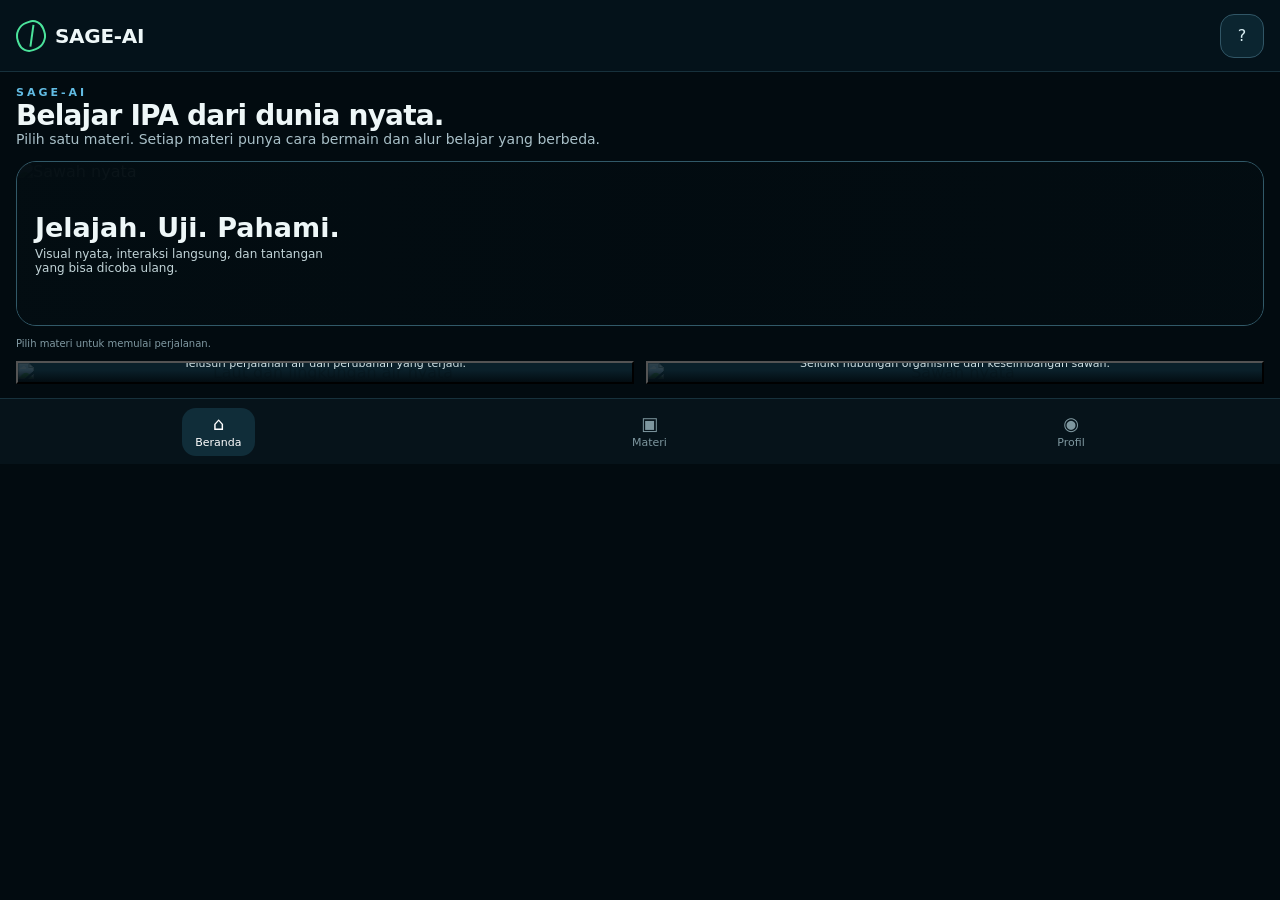
==== commit 1e1f2449: "Add files via upload" ====
--- a/index.html
+++ b/index.html
@@ -1,15 +1,9 @@
-<!DOCTYPE html>
+<!doctype html>
 <html lang="id">
 <head>
-<meta charset="UTF-8">
-<meta name="viewport" content="width=device-width, initial-scale=1.0, viewport-fit=cover">
-<meta name="theme-color" content="#061b2a">
-<title>SAGE-AI — Media Ajar IPA Interaktif</title>
+<meta charset="utf-8"><meta name="viewport" content="width=device-width,initial-scale=1,viewport-fit=cover">
+<meta name="theme-color" content="#06151d"><title>SAGE-AI | Belajar IPA, Menjelajah Dunia Nyata</title>
 <link rel="stylesheet" href="style.css">
 </head>
-<body>
-<div id="app"></div>
-<script src="data.js"></script>
-<script src="app.js"></script>
-</body>
-</html>
+<body><main id="app"></main><script src="data.js"></script><script src="app.js"></script></body>
+</html>
--- a/style.css
+++ b/style.css
@@ -1,3 +1 @@
-:root{--bg:#041522;--panel:#071f30;--panel2:#0b2b3f;--text:#f3f8fb;--muted:#a8bdc9;--line:#315264;--accent:#27a7ff;--green:#39d18b;--shadow:0 18px 55px rgba(0,0,0,.28)}*{box-sizing:border-box}html,body{margin:0;min-height:100%;font-family:Inter,ui-sans-serif,system-ui,-apple-system,BlinkMacSystemFont,"Segoe UI",sans-serif;background:#020d15;color:var(--text)}body{overflow-x:hidden}button,input,textarea{font:inherit}button{touch-action:manipulation}.phone{min-height:100vh;background:linear-gradient(180deg,#04131f,#061b2a 55%,#03131e);max-width:620px;margin:auto;position:relative;overflow:hidden}.top{height:72px;display:flex;align-items:center;gap:12px;padding:10px 14px;border-bottom:1px solid rgba(157,207,230,.16);background:rgba(3,19,30,.95);position:sticky;top:0;z-index:20}.brand{border:0;background:transparent;color:inherit;display:flex;align-items:center;gap:10px;padding:4px;min-width:0;text-align:left}.brand-mark{width:37px;height:42px;display:block;position:relative}.brand-mark:before,.brand-mark:after{content:"";position:absolute;border-radius:100% 0 100% 0;background:linear-gradient(145deg,#8be66a,#20a858);transform:rotate(-28deg)}.brand-mark:before{width:19px;height:30px;left:4px;top:3px}.brand-mark:after{width:18px;height:27px;right:1px;bottom:1px;transform:rotate(28deg)}.brand b{display:block;font-size:20px;letter-spacing:.02em}.brand small{display:block;color:#90aebe;font-size:10px;margin-top:2px}.top-progress{margin-left:auto;min-width:135px}.top-progress span{font-size:11px;color:#bdd1dc;display:block;margin-bottom:5px}.progress,.progress-line{height:7px;border-radius:99px;background:#183747;overflow:hidden}.progress i,.progress-line i{display:block;height:100%;background:linear-gradient(90deg,#167cff,#23d26f);border-radius:99px}.icon-btn,.help,.back{border:1px solid #365264;background:#0d2b3e;color:#d8edf6;border-radius:13px;min-width:44px;min-height:44px;cursor:pointer}.icon-btn{font-size:23px;color:#57c6ff}.nav{position:fixed;left:50%;bottom:10px;transform:translateX(-50%);width:min(590px,calc(100% - 16px));display:grid;grid-template-columns:repeat(3,1fr);gap:4px;padding:6px;border:1px solid #304b5c;background:rgba(4,20,31,.96);backdrop-filter:blur(12px);border-radius:20px;z-index:30;box-shadow:var(--shadow)}.nav button{border:0;background:transparent;color:#8da5b3;border-radius:14px;padding:8px 5px;cursor:pointer;min-height:48px}.nav button.on{background:#12344a;color:#5fc5ff}.nav-icon{display:block;width:18px;height:18px;margin:0 auto 4px;position:relative}.home-i:before{content:"";position:absolute;left:2px;bottom:1px;width:14px;height:12px;border:2px solid currentColor;border-top:0;border-radius:2px}.home-i:after{content:"";position:absolute;width:12px;height:12px;border-left:2px solid currentColor;border-top:2px solid currentColor;transform:rotate(45deg);left:3px;top:1px}.material-i{border:2px solid currentColor;border-radius:4px}.material-i:after{content:"";position:absolute;left:4px;right:4px;top:5px;height:2px;background:currentColor;box-shadow:0 4px currentColor}.profile-i{border:2px solid currentColor;border-radius:50%}.profile-i:after{content:"";position:absolute;width:8px;height:4px;border:2px solid currentColor;border-bottom:0;border-radius:9px 9px 0 0;left:3px;bottom:2px}.home-page,.module-page,.stage-page,.profile-page{padding:18px 14px 94px}.home-hero{border:1px solid #2f5368;border-radius:25px;overflow:hidden;position:relative;min-height:300px;background:#092435;box-shadow:var(--shadow)}.hero-photo{position:absolute;inset:0;background-image:linear-gradient(180deg,rgba(2,16,25,.12),rgba(2,16,25,.9)),url('https://thumb.wikimedia.org/wikipedia/commons/thumb/c/c4/Pemandangan_udara_sawah_subur_Indonesia_dengan_pegunungan_megah.jpg/1280px-Pemandangan_udara_sawah_subur_Indonesia_dengan_pegunungan_megah.jpg');background-size:cover;background-position:center}.hero-copy{position:relative;z-index:1;padding:28px;max-width:520px}.eyebrow{font-size:11px;letter-spacing:.2em;font-weight:900;color:#65c7ff}.eyebrow.light{color:#d8f1ff}.home-hero h1{font-size:42px;line-height:1;margin:12px 0 10px}.home-hero p{color:#d0e1e9;line-height:1.55;margin:0;max-width:480px}.home-card{margin-top:16px;border:1px solid #2b4e61;background:#071d2d;border-radius:22px;padding:18px}.tiny-label{font-size:10px;letter-spacing:.16em;color:#7fa6b8;font-weight:900}.section-head h2{margin:6px 0 5px}.section-head p{color:var(--muted);font-size:13px;margin:0}.material-grid{display:grid;grid-template-columns:1fr 1fr;gap:12px;margin-top:16px}.material-card{min-height:270px;border:1px solid #36566a;border-radius:18px;overflow:hidden;position:relative;padding:0;background:#0a2637;color:#fff;text-align:left;cursor:pointer}.material-photo{position:absolute;inset:0;background-size:cover;background-position:center;transition:transform .35s}.material-card:hover .material-photo{transform:scale(1.04)}.material-shade{position:absolute;inset:0;background:linear-gradient(180deg,rgba(0,0,0,.03),rgba(0,10,18,.88))}.material-text{position:absolute;inset:auto 14px 14px;display:flex;flex-direction:column;gap:5px}.material-text b{font-size:21px}.material-text small{color:#a8d7ec}.material-text em{font-style:normal;color:#d4e2e8;font-size:12px;line-height:1.4}.material-text strong{margin-top:8px;color:#58c8ff;font-size:12px}.principles{display:grid;grid-template-columns:repeat(3,1fr);gap:9px;margin-top:12px}.principles div{border:1px solid #29495a;background:#071b2a;border-radius:15px;padding:12px}.principles b{display:block;font-size:12px;margin-bottom:4px}.principles span{font-size:10px;color:#91a9b5;line-height:1.35}.back{display:inline-flex;align-items:center;justify-content:center;padding:0 12px;margin-bottom:12px}.module-hero{height:230px;border-radius:23px;overflow:hidden;position:relative;background-image:linear-gradient(180deg,rgba(2,13,20,.08),rgba(2,13,20,.88)),var(--cover);background-size:cover;background-position:center}.module-overlay{position:absolute;inset:auto 20px 18px}.module-overlay h1{font-size:34px;margin:5px 0}.module-overlay p{margin:0;color:#d0e2ea;font-size:13px;line-height:1.45}.journey{margin-top:15px;border:1px solid #29495a;background:#071b2a;border-radius:20px;padding:14px}.journey-head{display:flex;justify-content:space-between;gap:10px;align-items:end;margin-bottom:9px}.journey-head h2{font-size:17px;margin:5px 0 0}.stage-count{font-size:11px;color:#63c8ff}.stage{width:100%;display:grid;grid-template-columns:38px 1fr auto;align-items:center;gap:10px;text-align:left;border:1px solid transparent;background:#0a2637;color:#dceaf0;border-radius:13px;padding:10px;margin-top:7px;cursor:pointer}.stage:disabled{opacity:.45;cursor:not-allowed}.stage.active{border-color:#178bd2;background:#0d3146}.stage.done{border-color:#285a4a}.stage .num{width:30px;height:30px;border-radius:10px;display:grid;place-items:center;background:#15384c;color:#8fc9e7;font-weight:800}.stage b{display:block;font-size:13px}.stage small{display:block;color:#8faab7;font-size:10px;margin-top:2px}.stage-arrow{font-size:11px;color:#67ca9a}.primary,.secondary{border:0;border-radius:13px;min-height:46px;padding:11px 15px;cursor:pointer;font-weight:800}.primary{background:linear-gradient(135deg,#087fd2,#16a7ff);color:white;box-shadow:0 9px 22px rgba(0,136,219,.18)}.secondary{background:#0b2a3c;color:#d4e9f1;border:1px solid #345467}.full{width:100%;margin-top:12px}.stage-top{display:grid;grid-template-columns:44px 1fr 44px;align-items:center;gap:8px;margin-bottom:12px}.small-back{margin:0}.stage-top>div{min-width:0}.stage-top>div>span{font-size:11px;color:#a9c3ce;display:block;margin-bottom:5px}.intro{margin:4px 2px 12px}.intro.compact{margin-bottom:10px}.intro h1{font-size:27px;line-height:1.1;margin:6px 0}.intro p{font-size:13px;color:var(--muted);line-height:1.45;margin:0}.real-scene{height:440px;border-radius:22px;position:relative;overflow:hidden;border:1px solid #355a6e;box-shadow:var(--shadow);background:#092333}.scene-image{position:absolute;inset:0;background-size:cover;background-position:center}.water-scene .scene-image{background-image:linear-gradient(180deg,rgba(0,0,0,.08),rgba(0,8,15,.25)),url('https://thumb.wikimedia.org/wikipedia/commons/thumb/0/0f/Telaga_Sarangan_dan_Gunung_Lawu_-_Maret_2026.jpg/1280px-Telaga_Sarangan_dan_Gunung_Lawu_-_Maret_2026.jpg');}.eco-scene .scene-image{background-image:linear-gradient(180deg,rgba(0,0,0,.05),rgba(0,8,15,.22)),url('https://thumb.wikimedia.org/wikipedia/commons/thumb/c/c4/Pemandangan_udara_sawah_subur_Indonesia_dengan_pegunungan_megah.jpg/1280px-Pemandangan_udara_sawah_subur_Indonesia_dengan_pegunungan_megah.jpg')}.hotspot{position:absolute;transform:translate(-50%,-50%);z-index:3;border:0;background:transparent;color:#fff;cursor:pointer;text-align:center;padding:0}.hotspot span{display:block;width:25px;height:25px;border-radius:50%;border:3px solid #fff;background:rgba(0,130,220,.35);box-shadow:0 0 0 4px rgba(57,193,255,.2),0 5px 15px rgba(0,0,0,.35);margin:auto}.hotspot b{display:block;background:rgba(3,18,28,.88);border:1px solid rgba(255,255,255,.3);border-radius:9px;padding:4px 7px;font-size:10px;white-space:nowrap;margin-top:5px}.hotspot.found span{background:#1cb46b;border-color:#d9ffe9}.hotspot.found span:after{content:"✓";font-size:12px;font-weight:900}.scene-counter{position:absolute;right:10px;top:10px;background:rgba(3,18,28,.9);border:1px solid #5b7b8b;border-radius:12px;padding:7px 9px;font-size:11px;font-weight:800}.chip-row{display:flex;flex-wrap:wrap;gap:6px;margin:9px 0}.chip{font-size:10px;color:#a8bac4;background:#0a2637;border:1px solid #2e4c5c;border-radius:99px;padding:6px 8px}.chip.found{color:#7be0ad;border-color:#237b58}.locked-note{border:1px dashed #365666;color:#88a2ae;padding:12px;border-radius:13px;text-align:center;font-size:11px;margin-top:10px}.tag{display:inline-block;background:#0e3b50;border:1px solid #2f738e;color:#9ddcff;border-radius:99px;padding:5px 9px;font-size:10px;font-weight:800}.visual-class{display:grid;grid-template-columns:1fr 1fr;gap:10px}.class-photo{min-height:290px;border-radius:18px;background-image:linear-gradient(180deg,rgba(0,0,0,.03),rgba(0,9,15,.55)),url('https://commons.wikimedia.org/wiki/Special:Redirect/file/Arak-arakan%20awan%20yang%20berkumpul%20ke%20segara%20anak%2C%20TN%20Gn.%20Rinjani.jpg?width=1280');background-size:cover;background-position:center}.eco-class-photo{background-image:linear-gradient(180deg,rgba(0,0,0,.03),rgba(0,9,15,.45)),url('https://thumb.wikimedia.org/wikipedia/commons/thumb/c/c4/Pemandangan_udara_sawah_subur_Indonesia_dengan_pegunungan_megah.jpg/1280px-Pemandangan_udara_sawah_subur_Indonesia_dengan_pegunungan_megah.jpg')}.class-list{display:grid;gap:6px}.class-item{display:flex;align-items:center;gap:8px;border:1px solid #294b5d;background:#092536;color:#fff;border-radius:11px;padding:6px;text-align:left;cursor:pointer;min-height:47px}.class-item.selected{border-color:#31a9f3;background:#0d3247}.class-item.done{border-color:#27714f}.thumb-photo{width:40px;height:40px;border-radius:8px;background-size:cover;background-position:center;flex:none}.class-item b{display:block;font-size:11px}.class-item small{display:block;color:#89a7b5;font-size:9px;margin-top:2px}.bins{display:grid;grid-template-columns:1fr 1fr;gap:8px;margin-top:9px}.bin{min-height:65px;border:1px solid #36586a;background:#092536;color:#fff;border-radius:14px;cursor:pointer}.bin b{display:block;color:#65c8ff}.bin small{font-size:9px;color:#90aab5}.connection-visual{border:1px solid #2d4f60;border-radius:20px;overflow:hidden;background:#071b29}.flow-photo{height:210px;background-image:linear-gradient(180deg,rgba(0,0,0,.05),rgba(0,10,16,.5)),url('https://commons.wikimedia.org/wiki/Special:Redirect/file/Telaga%20Sarangan%20dan%20Gunung%20Lawu%20-%20Maret%202026.jpg?width=1280');background-size:cover;background-position:center}.flow-path{min-height:60px;display:flex;flex-wrap:wrap;gap:6px;align-items:center;padding:10px;background:#061622;color:#bfe0ec;font-size:11px}.flow-path span{padding:7px 8px;background:#0d3145;border:1px solid #2d6178;border-radius:9px}.flow-options{display:grid;grid-template-columns:repeat(4,1fr);gap:7px;padding:10px}.flow-option{border:1px solid #2e5264;background:#092536;color:#fff;border-radius:12px;padding:6px;cursor:pointer}.flow-option.used{opacity:.4}.flow-option b{display:block;font-size:10px;margin-top:5px}.action-row{display:flex;gap:8px;margin-top:10px}.action-row>*{flex:1}.experiment-scene{border:1px solid #2f5264;border-radius:21px;overflow:hidden;background:#071c2b}.experiment-photo{height:270px;position:relative;background-image:linear-gradient(180deg,rgba(0,0,0,.03),rgba(0,8,14,.35)),url('https://commons.wikimedia.org/wiki/Special:Redirect/file/Understanding%20Evaporation%20in%20Lake%20Levels.jpg?width=1000');background-size:cover;background-position:center}.eco-sim-photo{height:270px;background-image:linear-gradient(180deg,rgba(0,0,0,.04),rgba(0,8,14,.35)),url('https://thumb.wikimedia.org/wikipedia/commons/thumb/c/c4/Pemandangan_udara_sawah_subur_Indonesia_dengan_pegunungan_megah.jpg/1280px-Pemandangan_udara_sawah_subur_Indonesia_dengan_pegunungan_megah.jpg');background-size:cover;background-position:center}.sun-overlay{position:absolute;inset:0;background:radial-gradient(circle at 78% 18%,rgba(255,240,145,.9),rgba(255,190,65,.05) 28%,transparent 45%);mix-blend-mode:screen}.steam-lines{position:absolute;left:45%;bottom:25px;display:flex;gap:16px;opacity:0;transition:.3s}.steam-lines.show{opacity:1}.steam-lines i{width:5px;height:80px;border-radius:99px;background:rgba(255,255,255,.75);transform:rotate(9deg);filter:blur(1px)}.experiment-panel{padding:13px}.range-head{display:flex;justify-content:space-between;align-items:center}.range-head strong{font-size:19px;color:#63caff}.experiment-panel input{width:100%;accent-color:#28a7ff;margin:13px 0}.range-label{display:flex;justify-content:space-between;color:#7e9aa7;font-size:10px}.metrics{display:grid;grid-template-columns:repeat(3,1fr);gap:6px;margin-top:10px}.metrics div{background:#0a2738;border:1px solid #294b5d;border-radius:11px;padding:8px}.metrics small,.metrics span{display:block;color:#8da6b2;font-size:9px}.metrics b{display:block;font-size:17px;margin:3px 0}.analysis-visual{border:1px solid #2d4f60;border-radius:18px;overflow:hidden;background:#071c2a}.analysis-photo{height:170px;background-image:linear-gradient(180deg,rgba(0,0,0,.03),rgba(0,8,15,.45)),url('https://commons.wikimedia.org/wiki/Special:Redirect/file/Arak-arakan%20awan%20yang%20berkumpul%20ke%20segara%20anak%2C%20TN%20Gn.%20Rinjani.jpg?width=1280');background-size:cover;background-position:center}.eco-analysis-photo{background-image:linear-gradient(180deg,rgba(0,0,0,.03),rgba(0,8,15,.4)),url('https://thumb.wikimedia.org/wikipedia/commons/thumb/c/c4/Pemandangan_udara_sawah_subur_Indonesia_dengan_pegunungan_megah.jpg/1280px-Pemandangan_udara_sawah_subur_Indonesia_dengan_pegunungan_megah.jpg')}.data-card{padding:12px}.data-card>span{display:block;color:#91a8b3;font-size:10px;margin-top:3px}.data-bars{display:grid;gap:8px;margin-top:12px}.data-bars label{display:grid;grid-template-columns:82px 1fr 34px;gap:6px;align-items:center;font-size:10px;color:#c1d2da}.data-bars i{height:8px;border-radius:99px;background:linear-gradient(90deg,#21a2e9,#31d080)}.data-bars b{font-size:10px;text-align:right}.question{margin-top:11px;display:grid;gap:7px}.question>b{font-size:12px}.choice{border:1px solid #315264;background:#092536;color:#d9e7ec;border-radius:12px;padding:11px;text-align:left;cursor:pointer;font-size:11px;line-height:1.4}.choice.selected{border-color:#2ca7f4;background:#0d3247}.choices{display:grid;gap:7px;margin-top:10px}.case-visual{border:1px solid #2d4f60;border-radius:19px;overflow:hidden;background:#071c2a}.dry-photo{height:180px;background-image:linear-gradient(180deg,rgba(0,0,0,.05),rgba(0,8,15,.55)),url('https://commons.wikimedia.org/wiki/Special:Redirect/file/Pemandangan_udara_sawah_subur_Indonesia_dengan_pegunungan_megah.jpg?width=1280');background-size:cover;background-position:center;filter:saturate(.75)}.eco-case-photo{height:180px;background-image:linear-gradient(180deg,rgba(0,0,0,.03),rgba(0,8,15,.38)),url('https://thumb.wikimedia.org/wikipedia/commons/thumb/c/c4/Pemandangan_udara_sawah_subur_Indonesia_dengan_pegunungan_megah.jpg/1280px-Pemandangan_udara_sawah_subur_Indonesia_dengan_pegunungan_megah.jpg');background-size:cover;background-position:center}.case-copy{padding:12px}.case-copy p{font-size:11px;color:#a9bec8;line-height:1.5;margin:5px 0 0}.reflection{display:grid;gap:9px}.reflection label{font-size:11px;color:#c7d8df}.reflection textarea{display:block;width:100%;min-height:95px;margin-top:6px;border:1px solid #2f5061;border-radius:12px;background:#071d2c;color:#fff;padding:10px;resize:vertical;outline:none}.reflection textarea:focus{border-color:#28a7ff}.profile-hero{border:1px solid #2d5164;border-radius:22px;padding:25px;text-align:center;background:linear-gradient(180deg,#0a2a3e,#061a28)}.success-mark{width:54px;height:54px;display:grid;place-items:center;border-radius:50%;background:#123c31;border:2px solid #37d18c;color:#74efb1;font-size:26px;margin:0 auto 12px}.profile-hero h1{margin:7px 0;font-size:28px}.profile-hero p{color:#9db3bf;font-size:12px}.achievement-card{margin-top:12px;border:1px solid #2d5164;border-radius:19px;padding:16px;background:#071c2b}.achievement-card h2{font-size:17px}.check-list{display:grid;gap:6px}.check-list p{margin:0;padding:9px;background:#0a2738;border-radius:10px;color:#bcd0d8;font-size:11px}.profile-empty{text-align:center;padding:30px;border:1px dashed #36596b;border-radius:18px}.modal-backdrop{position:fixed;inset:0;background:rgba(0,7,13,.72);z-index:90}.modal-card{position:fixed;z-index:91;left:50%;top:50%;transform:translate(-50%,-50%);width:min(540px,calc(100% - 28px));max-height:86vh;overflow:auto;background:#071d2c;border:1px solid #3c5c6d;border-radius:20px;padding:16px;box-shadow:var(--shadow)}.close{position:absolute;right:9px;top:8px;width:38px;height:38px;border:1px solid #3a5969;background:#0c2a3c;color:#fff;border-radius:50%;cursor:pointer;font-size:20px}.detail-photo{height:180px;border-radius:14px;background-size:cover;background-position:center;margin-bottom:11px}.eco-photo{background-image:linear-gradient(180deg,rgba(0,0,0,.03),rgba(0,8,15,.35)),url('https://thumb.wikimedia.org/wikipedia/commons/thumb/c/c4/Pemandangan_udara_sawah_subur_Indonesia_dengan_pegunungan_megah.jpg/1280px-Pemandangan_udara_sawah_subur_Indonesia_dengan_pegunungan_megah.jpg')}.modal-card h2{margin:8px 0}.modal-card p{color:#abc0ca;font-size:12px;line-height:1.55}.notice{border:1px solid #426071;background:#0a2738;border-radius:12px;padding:10px;font-size:11px;color:#b8d1dc}.help-mark{width:45px;height:45px;border-radius:50%;display:grid;place-items:center;border:2px solid #2ca7f4;color:#6acbff;font-size:24px}.toast{position:fixed;z-index:120;left:50%;top:84px;transform:translateX(-50%);width:min(90%,480px);background:#081d2b;border:1px solid #4a6878;color:#fff;border-radius:12px;padding:10px 13px;text-align:center;font-size:11px;box-shadow:var(--shadow)}
-@media(max-width:560px){.top{height:64px;padding:8px 10px}.brand b{font-size:17px}.brand small{display:none}.top-progress{min-width:90px}.home-page,.module-page,.stage-page,.profile-page{padding:14px 10px 88px}.home-hero{min-height:285px}.hero-copy{padding:22px}.home-hero h1{font-size:37px}.material-grid{grid-template-columns:1fr}.material-card{min-height:235px}.principles{grid-template-columns:1fr}.real-scene{height:410px}.visual-class{grid-template-columns:1fr}.class-photo{min-height:170px}.class-list{grid-template-columns:1fr 1fr}.class-item{min-height:53px}.class-item b{font-size:10px}.flow-options{grid-template-columns:1fr 1fr}.metrics{grid-template-columns:1fr 1fr 1fr}.module-hero{height:210px}.stage-top{grid-template-columns:42px 1fr 42px}.nav{bottom:6px}.hotspot b{font-size:9px}.hotspot span{width:22px;height:22px}}
-@media(max-width:370px){.class-list{grid-template-columns:1fr}.real-scene{height:380px}.hotspot b{font-size:8px}.material-card{min-height:220px}}
+*{box-sizing:border-box}html,body{margin:0;height:100%;background:#020b10;color:#eef7f8;font-family:Inter,system-ui,-apple-system,BlinkMacSystemFont,"Segoe UI",sans-serif}button,input,textarea{font:inherit}button{cursor:pointer}.app{height:100%;max-width:620px;margin:auto;background:#06151d;overflow:hidden;position:relative}.screen{height:100%;display:flex;flex-direction:column;min-height:0}.top{height:72px;flex:0 0 72px;padding:12px 16px;display:flex;align-items:center;gap:12px;border-bottom:1px solid #17313c;background:rgba(5,19,27,.96)}.brand{display:flex;align-items:center;gap:9px;font-weight:800;font-size:20px;letter-spacing:-.3px}.leafmark{width:30px;height:30px;border:2px solid #4be39b;border-radius:50% 12px 50% 12px;transform:rotate(-20deg);position:relative}.leafmark:after{content:"";position:absolute;width:2px;height:22px;background:#4be39b;left:13px;top:2px;transform:rotate(28deg)}.top .spacer{flex:1}.progressWrap{width:145px}.progressText{font-size:11px;color:#a7bec7;margin-bottom:5px}.progress{height:7px;background:#16323e;border-radius:99px;overflow:hidden}.progress>span{display:block;height:100%;background:linear-gradient(90deg,#178eff,#3de29a);border-radius:99px;transition:.25s}.topBtn,.iconBtn{width:44px;height:44px;border:1px solid #315666;border-radius:14px;background:#0b2530;color:#d9eef3}.main{flex:1;min-height:0;padding:14px 16px;display:flex;flex-direction:column;gap:12px;overflow:hidden}.kicker{font-size:11px;letter-spacing:3px;color:#62bce4;font-weight:800}.title{font-size:28px;line-height:1.05;margin:2px 0 0;font-weight:850;letter-spacing:-.8px}.sub{font-size:14px;line-height:1.35;color:#a9c0c8;margin:0}.bottom{height:66px;flex:0 0 66px;display:flex;justify-content:space-around;align-items:center;border-top:1px solid #17313c;background:#06131a}.navBtn{background:none;border:0;color:#7e979f;display:flex;flex-direction:column;gap:3px;align-items:center;font-size:11px;padding:7px 13px;border-radius:14px}.navBtn.active{background:#102d39;color:#fff}.navIcon{font-size:18px;line-height:1}.card{background:#0a202a;border:1px solid #214653;border-radius:18px;padding:12px}.materialGrid{display:grid;grid-template-columns:1fr 1fr;gap:12px;flex:1;min-height:0}.material{position:relative;overflow:hidden;padding:0;min-height:0;background:#0a202a}.material img{width:100%;height:100%;object-fit:cover;display:block;filter:saturate(1.05)}.material:after{content:"";position:absolute;inset:35% 0 0;background:linear-gradient(transparent,rgba(2,11,16,.95))}.materialInfo{position:absolute;z-index:2;left:12px;right:12px;bottom:12px}.materialInfo b{font-size:20px}.materialInfo p{margin:4px 0 0;font-size:11px;color:#d0e1e5}.badge{display:inline-flex;padding:5px 9px;border-radius:999px;border:1px solid #2d6878;font-size:10px;color:#b9d9e0;background:#0a202a}.stageBody{flex:1;min-height:0;display:flex;flex-direction:column;gap:10px}.photoPanel{position:relative;flex:1;min-height:0;border-radius:20px;overflow:hidden;border:1px solid #2b5361;background:#0b2028}.photoPanel>img{width:100%;height:100%;object-fit:cover;display:block}.photoShade{position:absolute;inset:0;background:linear-gradient(180deg,rgba(0,0,0,.1),rgba(0,0,0,.25) 55%,rgba(0,0,0,.75))}.hotspot{position:absolute;transform:translate(-50%,-50%);border:2px solid #fff;width:38px;height:38px;border-radius:50%;background:rgba(4,20,26,.78);color:#fff;font-size:10px;font-weight:800;box-shadow:0 0 0 5px rgba(40,185,229,.2);display:flex;align-items:center;justify-content:center}.hotspot.found{background:#18a768;border-color:#c8ffe4}.hotspotLabel{position:absolute;transform:translate(-50%,8px);font-size:10px;background:rgba(2,11,16,.85);padding:4px 7px;border-radius:8px;white-space:nowrap}.infoRow{display:flex;gap:7px;overflow:hidden}.pill{padding:7px 10px;border:1px solid #315764;border-radius:999px;font-size:10px;color:#b9cdd2;background:#091b23;white-space:nowrap}.pill.ok{border-color:#188f61;color:#83edbf}.actions{display:flex;gap:8px}.primary,.secondary{min-height:44px;border-radius:13px;border:1px solid #21799b;padding:0 14px;font-weight:800}.primary{background:#0b8ee8;color:white;flex:1}.secondary{background:#0b222c;color:#d5e8ec}.disabled{opacity:.45;cursor:not-allowed}.modal{position:absolute;inset:0;background:rgba(0,0,0,.74);display:flex;align-items:flex-end;padding:12px;z-index:20}.modalCard{width:100%;background:#071b24;border:1px solid #315c6b;border-radius:20px;padding:12px;max-height:82%;overflow:hidden}.modalImg{width:100%;height:150px;object-fit:cover;border-radius:14px}.modal h3{margin:10px 0 4px;font-size:23px}.modal p{margin:0;color:#b6cbd1;font-size:13px;line-height:1.4}.grid2{display:grid;grid-template-columns:1fr 1fr;gap:8px;flex:1;min-height:0}.thumbCard{border:1px solid #274b58;background:#0a202a;border-radius:14px;overflow:hidden;padding:0;color:#fff;text-align:left}.thumbCard img{width:100%;height:72px;object-fit:cover}.thumbCard span{display:block;padding:7px;font-size:11px;font-weight:750}.selected{outline:2px solid #27b6e9}.choiceGrid{display:grid;grid-template-columns:1fr 1fr;gap:8px;flex:1;min-height:0}.choice{min-height:48px;border:1px solid #2b5361;border-radius:13px;background:#0b202a;color:#e9f3f5;font-weight:750}.choice.selected{border-color:#2bb9ec;background:#0d3341}.choice.correct{border-color:#22b878;background:#0d392d}.choice.wrong{border-color:#d66b6b}.feedback{min-height:32px;padding:8px 10px;border-radius:10px;background:#0a202a;color:#b8ccd2;font-size:11px}.sequence{display:grid;gap:7px;flex:1;min-height:0}.seqItem{display:flex;align-items:center;gap:8px;padding:9px;border:1px solid #2b5361;border-radius:13px;background:#0b202a}.seqItem img{width:52px;height:42px;object-fit:cover;border-radius:8px}.seqItem b{font-size:12px}.seqItem button{margin-left:auto;border:1px solid #315a68;background:#091b23;color:#d9eef3;border-radius:8px;width:34px;height:34px}.lab{display:grid;grid-template-columns:1.05fr .95fr;gap:10px;flex:1;min-height:0}.labVisual{border-radius:18px;overflow:hidden;border:1px solid #2a515e;background:#0a202a}.labVisual img{width:100%;height:100%;object-fit:cover}.controls{display:flex;flex-direction:column;gap:10px}.control{background:#0a202a;border:1px solid #274b58;border-radius:14px;padding:10px}.control label{font-size:11px;color:#a9c2c8;display:flex;justify-content:space-between}.control input{width:100%;accent-color:#20a9df}.result{background:#102d37;border-radius:14px;padding:10px;font-size:11px;color:#cbe0e5;line-height:1.4}.table{width:100%;border-collapse:collapse;font-size:10px}.table th,.table td{padding:7px;border-bottom:1px solid #244650;text-align:left}.scenario{display:grid;grid-template-columns:1fr 1fr;gap:9px;flex:1;min-height:0}.scenario img{width:100%;height:100%;object-fit:cover;border-radius:16px}.scenarioText{background:#0a202a;border:1px solid #274b58;border-radius:16px;padding:12px;display:flex;flex-direction:column;gap:8px}.optionList{display:grid;gap:7px}.option{padding:10px;border:1px solid #2b5361;background:#0b202a;border-radius:11px;color:#eaf4f6;text-align:left;font-size:11px}.option.selected{border-color:#28b5e7}.reflect{display:grid;grid-template-columns:1fr;gap:8px;flex:1;min-height:0}.reflect textarea{width:100%;height:100%;min-height:72px;resize:none;border-radius:13px;border:1px solid #2b5361;background:#071a22;color:#fff;padding:10px;font-size:12px}.complete{display:flex;flex-direction:column;align-items:center;justify-content:center;text-align:center;gap:10px;flex:1}.checkCircle{width:72px;height:72px;border-radius:50%;background:#0f3b2d;border:2px solid #36c78c;display:flex;align-items:center;justify-content:center;font-size:30px;color:#6df0b7}.homeHero{position:relative;height:165px;border-radius:20px;overflow:hidden;border:1px solid #315968}.homeHero img{width:100%;height:100%;object-fit:cover}.homeHero .overlay{position:absolute;inset:0;background:linear-gradient(90deg,rgba(3,13,18,.9),rgba(3,13,18,.2),rgba(3,13,18,.7));padding:18px;display:flex;flex-direction:column;justify-content:center}.homeHero h1{margin:0 0 4px;font-size:27px}.homeHero p{margin:0;color:#c2d4d8;font-size:12px;max-width:310px}.tiny{font-size:10px;color:#819aa3}.toast{position:absolute;left:50%;bottom:78px;transform:translateX(-50%);background:#eaf7fa;color:#06202a;padding:9px 13px;border-radius:999px;font-size:11px;font-weight:800;z-index:50;box-shadow:0 6px 30px rgba(0,0,0,.35)}@media(max-width:430px){.title{font-size:25px}.top{height:66px;flex-basis:66px}.progressWrap{width:120px}.main{padding:11px 12px}.materialInfo b{font-size:17px}.lab{grid-template-columns:1fr .9fr}.scenario{grid-template-columns:.9fr 1.1fr}.scenarioText{padding:9px}.photoPanel{min-height:0}.hotspot{width:34px;height:34px}.hotspotLabel{font-size:9px}.grid2{gap:6px}.thumbCard img{height:58px}}.photoGrid .thumbCard{min-height:0}.photoGrid .thumbCard img{height:92px}.photoGrid .thumbCard.selected{border-color:#27c58a;background:#0c322b}.seqItem button:disabled{opacity:.3;cursor:not-allowed}.seqItem{flex-wrap:wrap}.seqItem b{flex:1;min-width:80px}@media(max-width:430px){.photoGrid .thumbCard img{height:70px}.seqItem b{font-size:10px}}
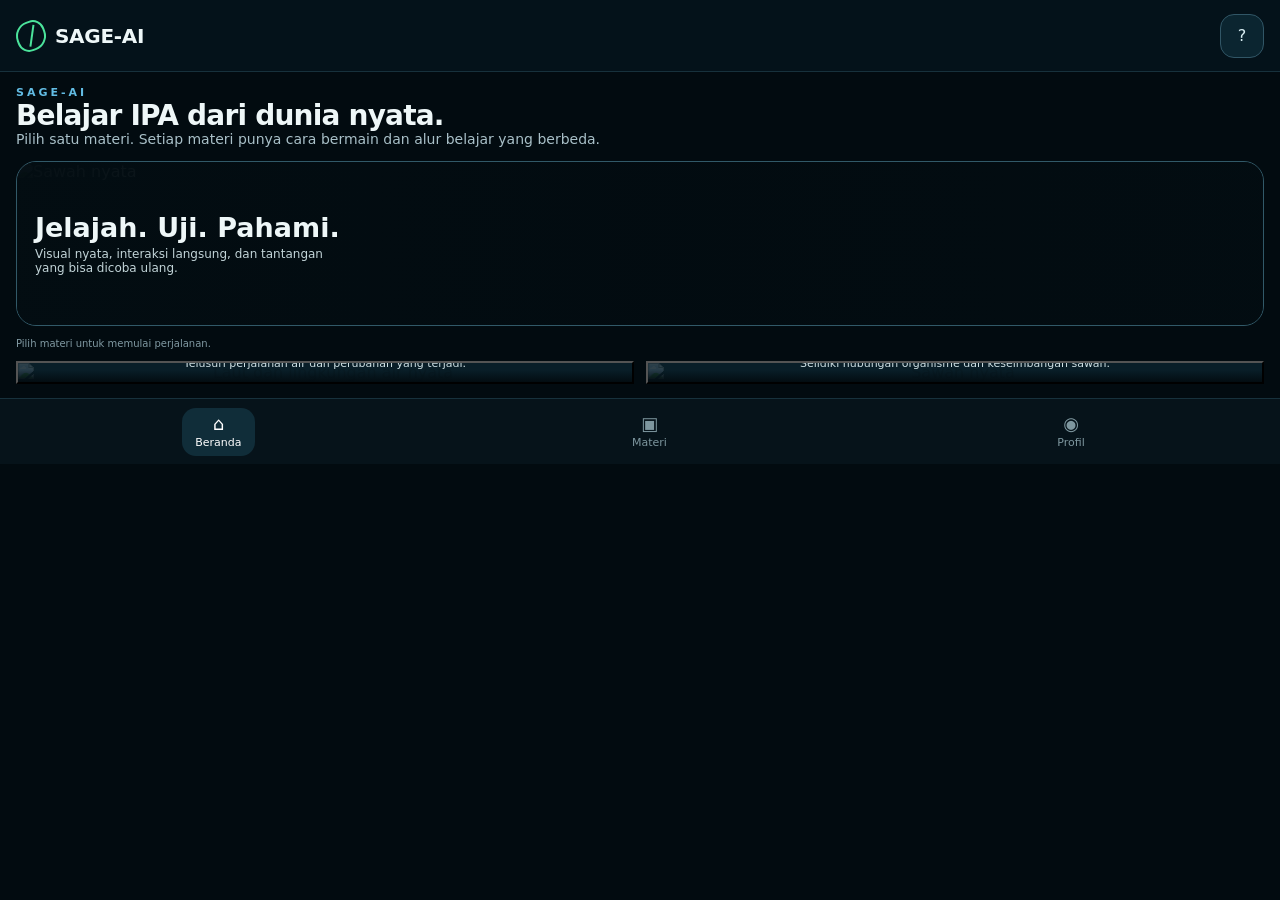
==== commit fa8282c5: "Add files via upload" ====
--- a/index.html
+++ b/index.html
@@ -3,7 +3,7 @@
 <head>
 <meta charset="utf-8"><meta name="viewport" content="width=device-width,initial-scale=1,viewport-fit=cover">
 <meta name="theme-color" content="#06151d"><title>SAGE-AI | Belajar IPA, Menjelajah Dunia Nyata</title>
-<link rel="stylesheet" href="style.css">
+<link rel="stylesheet" href="style.css?v=20260918-3">
 </head>
-<body><main id="app"></main><script src="data.js"></script><script src="app.js"></script></body>
+<body><main id="app"></main><script src="data.js?v=20260918-3"></script><script src="app.js?v=20260918-3"></script></body>
 </html>
--- a/style.css
+++ b/style.css
@@ -1 +1,7 @@
-*{box-sizing:border-box}html,body{margin:0;height:100%;background:#020b10;color:#eef7f8;font-family:Inter,system-ui,-apple-system,BlinkMacSystemFont,"Segoe UI",sans-serif}button,input,textarea{font:inherit}button{cursor:pointer}.app{height:100%;max-width:620px;margin:auto;background:#06151d;overflow:hidden;position:relative}.screen{height:100%;display:flex;flex-direction:column;min-height:0}.top{height:72px;flex:0 0 72px;padding:12px 16px;display:flex;align-items:center;gap:12px;border-bottom:1px solid #17313c;background:rgba(5,19,27,.96)}.brand{display:flex;align-items:center;gap:9px;font-weight:800;font-size:20px;letter-spacing:-.3px}.leafmark{width:30px;height:30px;border:2px solid #4be39b;border-radius:50% 12px 50% 12px;transform:rotate(-20deg);position:relative}.leafmark:after{content:"";position:absolute;width:2px;height:22px;background:#4be39b;left:13px;top:2px;transform:rotate(28deg)}.top .spacer{flex:1}.progressWrap{width:145px}.progressText{font-size:11px;color:#a7bec7;margin-bottom:5px}.progress{height:7px;background:#16323e;border-radius:99px;overflow:hidden}.progress>span{display:block;height:100%;background:linear-gradient(90deg,#178eff,#3de29a);border-radius:99px;transition:.25s}.topBtn,.iconBtn{width:44px;height:44px;border:1px solid #315666;border-radius:14px;background:#0b2530;color:#d9eef3}.main{flex:1;min-height:0;padding:14px 16px;display:flex;flex-direction:column;gap:12px;overflow:hidden}.kicker{font-size:11px;letter-spacing:3px;color:#62bce4;font-weight:800}.title{font-size:28px;line-height:1.05;margin:2px 0 0;font-weight:850;letter-spacing:-.8px}.sub{font-size:14px;line-height:1.35;color:#a9c0c8;margin:0}.bottom{height:66px;flex:0 0 66px;display:flex;justify-content:space-around;align-items:center;border-top:1px solid #17313c;background:#06131a}.navBtn{background:none;border:0;color:#7e979f;display:flex;flex-direction:column;gap:3px;align-items:center;font-size:11px;padding:7px 13px;border-radius:14px}.navBtn.active{background:#102d39;color:#fff}.navIcon{font-size:18px;line-height:1}.card{background:#0a202a;border:1px solid #214653;border-radius:18px;padding:12px}.materialGrid{display:grid;grid-template-columns:1fr 1fr;gap:12px;flex:1;min-height:0}.material{position:relative;overflow:hidden;padding:0;min-height:0;background:#0a202a}.material img{width:100%;height:100%;object-fit:cover;display:block;filter:saturate(1.05)}.material:after{content:"";position:absolute;inset:35% 0 0;background:linear-gradient(transparent,rgba(2,11,16,.95))}.materialInfo{position:absolute;z-index:2;left:12px;right:12px;bottom:12px}.materialInfo b{font-size:20px}.materialInfo p{margin:4px 0 0;font-size:11px;color:#d0e1e5}.badge{display:inline-flex;padding:5px 9px;border-radius:999px;border:1px solid #2d6878;font-size:10px;color:#b9d9e0;background:#0a202a}.stageBody{flex:1;min-height:0;display:flex;flex-direction:column;gap:10px}.photoPanel{position:relative;flex:1;min-height:0;border-radius:20px;overflow:hidden;border:1px solid #2b5361;background:#0b2028}.photoPanel>img{width:100%;height:100%;object-fit:cover;display:block}.photoShade{position:absolute;inset:0;background:linear-gradient(180deg,rgba(0,0,0,.1),rgba(0,0,0,.25) 55%,rgba(0,0,0,.75))}.hotspot{position:absolute;transform:translate(-50%,-50%);border:2px solid #fff;width:38px;height:38px;border-radius:50%;background:rgba(4,20,26,.78);color:#fff;font-size:10px;font-weight:800;box-shadow:0 0 0 5px rgba(40,185,229,.2);display:flex;align-items:center;justify-content:center}.hotspot.found{background:#18a768;border-color:#c8ffe4}.hotspotLabel{position:absolute;transform:translate(-50%,8px);font-size:10px;background:rgba(2,11,16,.85);padding:4px 7px;border-radius:8px;white-space:nowrap}.infoRow{display:flex;gap:7px;overflow:hidden}.pill{padding:7px 10px;border:1px solid #315764;border-radius:999px;font-size:10px;color:#b9cdd2;background:#091b23;white-space:nowrap}.pill.ok{border-color:#188f61;color:#83edbf}.actions{display:flex;gap:8px}.primary,.secondary{min-height:44px;border-radius:13px;border:1px solid #21799b;padding:0 14px;font-weight:800}.primary{background:#0b8ee8;color:white;flex:1}.secondary{background:#0b222c;color:#d5e8ec}.disabled{opacity:.45;cursor:not-allowed}.modal{position:absolute;inset:0;background:rgba(0,0,0,.74);display:flex;align-items:flex-end;padding:12px;z-index:20}.modalCard{width:100%;background:#071b24;border:1px solid #315c6b;border-radius:20px;padding:12px;max-height:82%;overflow:hidden}.modalImg{width:100%;height:150px;object-fit:cover;border-radius:14px}.modal h3{margin:10px 0 4px;font-size:23px}.modal p{margin:0;color:#b6cbd1;font-size:13px;line-height:1.4}.grid2{display:grid;grid-template-columns:1fr 1fr;gap:8px;flex:1;min-height:0}.thumbCard{border:1px solid #274b58;background:#0a202a;border-radius:14px;overflow:hidden;padding:0;color:#fff;text-align:left}.thumbCard img{width:100%;height:72px;object-fit:cover}.thumbCard span{display:block;padding:7px;font-size:11px;font-weight:750}.selected{outline:2px solid #27b6e9}.choiceGrid{display:grid;grid-template-columns:1fr 1fr;gap:8px;flex:1;min-height:0}.choice{min-height:48px;border:1px solid #2b5361;border-radius:13px;background:#0b202a;color:#e9f3f5;font-weight:750}.choice.selected{border-color:#2bb9ec;background:#0d3341}.choice.correct{border-color:#22b878;background:#0d392d}.choice.wrong{border-color:#d66b6b}.feedback{min-height:32px;padding:8px 10px;border-radius:10px;background:#0a202a;color:#b8ccd2;font-size:11px}.sequence{display:grid;gap:7px;flex:1;min-height:0}.seqItem{display:flex;align-items:center;gap:8px;padding:9px;border:1px solid #2b5361;border-radius:13px;background:#0b202a}.seqItem img{width:52px;height:42px;object-fit:cover;border-radius:8px}.seqItem b{font-size:12px}.seqItem button{margin-left:auto;border:1px solid #315a68;background:#091b23;color:#d9eef3;border-radius:8px;width:34px;height:34px}.lab{display:grid;grid-template-columns:1.05fr .95fr;gap:10px;flex:1;min-height:0}.labVisual{border-radius:18px;overflow:hidden;border:1px solid #2a515e;background:#0a202a}.labVisual img{width:100%;height:100%;object-fit:cover}.controls{display:flex;flex-direction:column;gap:10px}.control{background:#0a202a;border:1px solid #274b58;border-radius:14px;padding:10px}.control label{font-size:11px;color:#a9c2c8;display:flex;justify-content:space-between}.control input{width:100%;accent-color:#20a9df}.result{background:#102d37;border-radius:14px;padding:10px;font-size:11px;color:#cbe0e5;line-height:1.4}.table{width:100%;border-collapse:collapse;font-size:10px}.table th,.table td{padding:7px;border-bottom:1px solid #244650;text-align:left}.scenario{display:grid;grid-template-columns:1fr 1fr;gap:9px;flex:1;min-height:0}.scenario img{width:100%;height:100%;object-fit:cover;border-radius:16px}.scenarioText{background:#0a202a;border:1px solid #274b58;border-radius:16px;padding:12px;display:flex;flex-direction:column;gap:8px}.optionList{display:grid;gap:7px}.option{padding:10px;border:1px solid #2b5361;background:#0b202a;border-radius:11px;color:#eaf4f6;text-align:left;font-size:11px}.option.selected{border-color:#28b5e7}.reflect{display:grid;grid-template-columns:1fr;gap:8px;flex:1;min-height:0}.reflect textarea{width:100%;height:100%;min-height:72px;resize:none;border-radius:13px;border:1px solid #2b5361;background:#071a22;color:#fff;padding:10px;font-size:12px}.complete{display:flex;flex-direction:column;align-items:center;justify-content:center;text-align:center;gap:10px;flex:1}.checkCircle{width:72px;height:72px;border-radius:50%;background:#0f3b2d;border:2px solid #36c78c;display:flex;align-items:center;justify-content:center;font-size:30px;color:#6df0b7}.homeHero{position:relative;height:165px;border-radius:20px;overflow:hidden;border:1px solid #315968}.homeHero img{width:100%;height:100%;object-fit:cover}.homeHero .overlay{position:absolute;inset:0;background:linear-gradient(90deg,rgba(3,13,18,.9),rgba(3,13,18,.2),rgba(3,13,18,.7));padding:18px;display:flex;flex-direction:column;justify-content:center}.homeHero h1{margin:0 0 4px;font-size:27px}.homeHero p{margin:0;color:#c2d4d8;font-size:12px;max-width:310px}.tiny{font-size:10px;color:#819aa3}.toast{position:absolute;left:50%;bottom:78px;transform:translateX(-50%);background:#eaf7fa;color:#06202a;padding:9px 13px;border-radius:999px;font-size:11px;font-weight:800;z-index:50;box-shadow:0 6px 30px rgba(0,0,0,.35)}@media(max-width:430px){.title{font-size:25px}.top{height:66px;flex-basis:66px}.progressWrap{width:120px}.main{padding:11px 12px}.materialInfo b{font-size:17px}.lab{grid-template-columns:1fr .9fr}.scenario{grid-template-columns:.9fr 1.1fr}.scenarioText{padding:9px}.photoPanel{min-height:0}.hotspot{width:34px;height:34px}.hotspotLabel{font-size:9px}.grid2{gap:6px}.thumbCard img{height:58px}}.photoGrid .thumbCard{min-height:0}.photoGrid .thumbCard img{height:92px}.photoGrid .thumbCard.selected{border-color:#27c58a;background:#0c322b}.seqItem button:disabled{opacity:.3;cursor:not-allowed}.seqItem{flex-wrap:wrap}.seqItem b{flex:1;min-width:80px}@media(max-width:430px){.photoGrid .thumbCard img{height:70px}.seqItem b{font-size:10px}}+*{box-sizing:border-box}html,body{margin:0;height:100%;background:#020b10;color:#eef7f8;font-family:Inter,system-ui,-apple-system,BlinkMacSystemFont,"Segoe UI",sans-serif}button,input,textarea{font:inherit}button{cursor:pointer}.app{height:100%;max-width:620px;margin:auto;background:#06151d;overflow:hidden;position:relative}.screen{height:100%;display:flex;flex-direction:column;min-height:0}.top{height:72px;flex:0 0 72px;padding:12px 16px;display:flex;align-items:center;gap:12px;border-bottom:1px solid #17313c;background:rgba(5,19,27,.96)}.brand{display:flex;align-items:center;gap:9px;font-weight:800;font-size:20px;letter-spacing:-.3px}.leafmark{width:30px;height:30px;border:2px solid #4be39b;border-radius:50% 12px 50% 12px;transform:rotate(-20deg);position:relative}.leafmark:after{content:"";position:absolute;width:2px;height:22px;background:#4be39b;left:13px;top:2px;transform:rotate(28deg)}.top .spacer{flex:1}.progressWrap{width:145px}.progressText{font-size:11px;color:#a7bec7;margin-bottom:5px}.progress{height:7px;background:#16323e;border-radius:99px;overflow:hidden}.progress>span{display:block;height:100%;background:linear-gradient(90deg,#178eff,#3de29a);border-radius:99px;transition:.25s}.topBtn,.iconBtn{width:44px;height:44px;border:1px solid #315666;border-radius:14px;background:#0b2530;color:#d9eef3}.main{flex:1;min-height:0;padding:14px 16px;display:flex;flex-direction:column;gap:12px;overflow:hidden}.kicker{font-size:11px;letter-spacing:3px;color:#62bce4;font-weight:800}.title{font-size:28px;line-height:1.05;margin:2px 0 0;font-weight:850;letter-spacing:-.8px}.sub{font-size:14px;line-height:1.35;color:#a9c0c8;margin:0}.bottom{height:66px;flex:0 0 66px;display:flex;justify-content:space-around;align-items:center;border-top:1px solid #17313c;background:#06131a}.navBtn{background:none;border:0;color:#7e979f;display:flex;flex-direction:column;gap:3px;align-items:center;font-size:11px;padding:7px 13px;border-radius:14px}.navBtn.active{background:#102d39;color:#fff}.navIcon{font-size:18px;line-height:1}.card{background:#0a202a;border:1px solid #214653;border-radius:18px;padding:12px}.materialGrid{display:grid;grid-template-columns:1fr 1fr;gap:12px;flex:1;min-height:0}.material{position:relative;overflow:hidden;padding:0;min-height:0;background:#0a202a}.material img{width:100%;height:100%;object-fit:contain;object-position:center;display:block;background:#06151d;filter:saturate(1.05)}.material:after{content:"";position:absolute;inset:35% 0 0;background:linear-gradient(transparent,rgba(2,11,16,.95))}.materialInfo{position:absolute;z-index:2;left:12px;right:12px;bottom:12px}.materialInfo b{font-size:20px}.materialInfo p{margin:4px 0 0;font-size:11px;color:#d0e1e5}.badge{display:inline-flex;padding:5px 9px;border-radius:999px;border:1px solid #2d6878;font-size:10px;color:#b9d9e0;background:#0a202a}.stageBody{flex:1;min-height:0;display:flex;flex-direction:column;gap:10px}.photoPanel{position:relative;flex:1;min-height:0;border-radius:20px;overflow:hidden;border:1px solid #2b5361;background:#0b2028}.photoPanel>img{width:100%;height:100%;object-fit:contain;object-position:center;display:block}.photoShade{position:absolute;inset:0;background:linear-gradient(180deg,rgba(0,0,0,.1),rgba(0,0,0,.25) 55%,rgba(0,0,0,.75))}.hotspot{position:absolute;transform:translate(-50%,-50%);border:2px solid #fff;width:38px;height:38px;border-radius:50%;background:rgba(4,20,26,.78);color:#fff;font-size:10px;font-weight:800;box-shadow:0 0 0 5px rgba(40,185,229,.2);display:flex;align-items:center;justify-content:center}.hotspot.found{background:#18a768;border-color:#c8ffe4}.hotspotLabel{position:absolute;transform:translate(-50%,8px);font-size:10px;background:rgba(2,11,16,.85);padding:4px 7px;border-radius:8px;white-space:nowrap}.infoRow{display:flex;gap:7px;overflow:hidden}.pill{padding:7px 10px;border:1px solid #315764;border-radius:999px;font-size:10px;color:#b9cdd2;background:#091b23;white-space:nowrap}.pill.ok{border-color:#188f61;color:#83edbf}.actions{display:flex;gap:8px}.primary,.secondary{min-height:44px;border-radius:13px;border:1px solid #21799b;padding:0 14px;font-weight:800}.primary{background:#0b8ee8;color:white;flex:1}.secondary{background:#0b222c;color:#d5e8ec}.disabled{opacity:.45;cursor:not-allowed} .modal{position:fixed;inset:0;background:rgba(0,0,0,.78);display:flex;align-items:center;justify-content:center;padding:16px;z-index:20}
+.modalCard{width:min(760px,94vw);background:#071b24;border:1px solid #315c6b;border-radius:20px;padding:14px;max-height:92vh;overflow:auto}.modalTop{display:flex;align-items:center;justify-content:space-between;gap:10px;margin-bottom:10px;color:#cfe2e7;font-size:12px}.modalClose{width:40px;height:40px;border-radius:12px;border:1px solid #315666;background:#0b2530;color:#fff;font-size:25px;line-height:1}.modalBack{margin-top:14px}
+.modalImg{display:block;width:auto;height:auto;max-width:100%;max-height:70vh;object-fit:contain;object-position:center;margin:0 auto;border-radius:14px;background:#06151d}
+.modal h3{margin:10px 0 4px;font-size:23px}.modal p{margin:0;color:#b6cbd1;font-size:13px;line-height:1.4}.grid2{display:grid;grid-template-columns:1fr 1fr;gap:8px;flex:1;min-height:0}.thumbCard{border:1px solid #274b58;background:#0a202a;border-radius:14px;overflow:hidden;padding:0;color:#fff;text-align:left}.thumbCard img{width:100%;height:72px;object-fit:contain;object-position:center;background:#06151d}.thumbCard span{display:block;padding:7px;font-size:11px;font-weight:750}.selected{outline:2px solid #27b6e9}.choiceGrid{display:grid;grid-template-columns:1fr 1fr;gap:8px;flex:1;min-height:0}.choice{min-height:48px;border:1px solid #2b5361;border-radius:13px;background:#0b202a;color:#e9f3f5;font-weight:750}.choice.selected{border-color:#2bb9ec;background:#0d3341}.choice.correct{border-color:#22b878;background:#0d392d}.choice.wrong{border-color:#d66b6b}.feedback{min-height:32px;padding:8px 10px;border-radius:10px;background:#0a202a;color:#b8ccd2;font-size:11px}.sequence{display:grid;gap:7px;flex:1;min-height:0}.seqItem{display:flex;align-items:center;gap:8px;padding:9px;border:1px solid #2b5361;border-radius:13px;background:#0b202a}.seqItem img{width:52px;height:42px;object-fit:contain;object-position:center;border-radius:8px;background:#06151d}.seqItem b{font-size:12px}.seqItem button{margin-left:auto;border:1px solid #315a68;background:#091b23;color:#d9eef3;border-radius:8px;width:34px;height:34px}.lab{display:grid;grid-template-columns:1.05fr .95fr;gap:10px;flex:1;min-height:0}.labVisual{border-radius:18px;overflow:hidden;border:1px solid #2a515e;background:#0a202a}.labVisual img{width:100%;height:100%;object-fit:contain;object-position:center;background:#06151d}.controls{display:flex;flex-direction:column;gap:10px}.control{background:#0a202a;border:1px solid #274b58;border-radius:14px;padding:10px}.control label{font-size:11px;color:#a9c2c8;display:flex;justify-content:space-between}.control input{width:100%;accent-color:#20a9df}.result{background:#102d37;border-radius:14px;padding:10px;font-size:11px;color:#cbe0e5;line-height:1.4}.table{width:100%;border-collapse:collapse;font-size:10px}.table th,.table td{padding:7px;border-bottom:1px solid #244650;text-align:left}.scenario{display:grid;grid-template-columns:1fr 1fr;gap:9px;flex:1;min-height:0}.scenario img{width:100%;height:100%;object-fit:contain;object-position:center;border-radius:16px;background:#06151d}.scenarioText{background:#0a202a;border:1px solid #274b58;border-radius:16px;padding:12px;display:flex;flex-direction:column;gap:8px}.optionList{display:grid;gap:7px}.option{padding:10px;border:1px solid #2b5361;background:#0b202a;border-radius:11px;color:#eaf4f6;text-align:left;font-size:11px}.option.selected{border-color:#28b5e7}.reflect{display:grid;grid-template-columns:1fr;gap:8px;flex:1;min-height:0}.reflect textarea{width:100%;height:100%;min-height:72px;resize:none;border-radius:13px;border:1px solid #2b5361;background:#071a22;color:#fff;padding:10px;font-size:12px}.complete{display:flex;flex-direction:column;align-items:center;justify-content:center;text-align:center;gap:10px;flex:1}.checkCircle{width:72px;height:72px;border-radius:50%;background:#0f3b2d;border:2px solid #36c78c;display:flex;align-items:center;justify-content:center;font-size:30px;color:#6df0b7}.homeHero{position:relative;height:165px;border-radius:20px;overflow:hidden;border:1px solid #315968}.homeHero img{width:100%;height:100%;object-fit:contain;object-position:center;background:#06151d}.homeHero .overlay{position:absolute;inset:0;background:linear-gradient(90deg,rgba(3,13,18,.9),rgba(3,13,18,.2),rgba(3,13,18,.7));padding:18px;display:flex;flex-direction:column;justify-content:center}.homeHero h1{margin:0 0 4px;font-size:27px}.homeHero p{margin:0;color:#c2d4d8;font-size:12px;max-width:310px}.tiny{font-size:10px;color:#819aa3}.toast{position:absolute;left:50%;bottom:78px;transform:translateX(-50%);background:#eaf7fa;color:#06202a;padding:9px 13px;border-radius:999px;font-size:11px;font-weight:800;z-index:50;box-shadow:0 6px 30px rgba(0,0,0,.35)}@media(max-width:430px){.title{font-size:25px}.top{height:66px;flex-basis:66px}.progressWrap{width:120px}.main{padding:11px 12px}.materialInfo b{font-size:17px}.lab{grid-template-columns:1fr .9fr}.scenario{grid-template-columns:.9fr 1.1fr}.scenarioText{padding:9px}.photoPanel{min-height:0}.hotspot{width:34px;height:34px}.hotspotLabel{font-size:9px}.grid2{gap:6px}.thumbCard img{height:58px}}.photoGrid .thumbCard{min-height:0}.photoGrid .thumbCard img{height:92px}.photoGrid .thumbCard.selected{border-color:#27c58a;background:#0c322b}.seqItem button:disabled{opacity:.3;cursor:not-allowed}.seqItem{flex-wrap:wrap}.seqItem b{flex:1;min-width:80px}@media(max-width:430px){.photoGrid .thumbCard img{height:70px}.seqItem b{font-size:10px}}
+.thumbCard{cursor:pointer}.thumbCard img{pointer-events:none}.modalCard{touch-action:pan-y}.modalBack{cursor:pointer}
+
+.foundCount{font-size:11px;color:#a9c0c8;padding:2px 2px 0}.foundCount b{color:#fff}.infoRow{overflow-x:auto;overflow-y:hidden;scrollbar-width:none}.infoRow::-webkit-scrollbar{display:none}
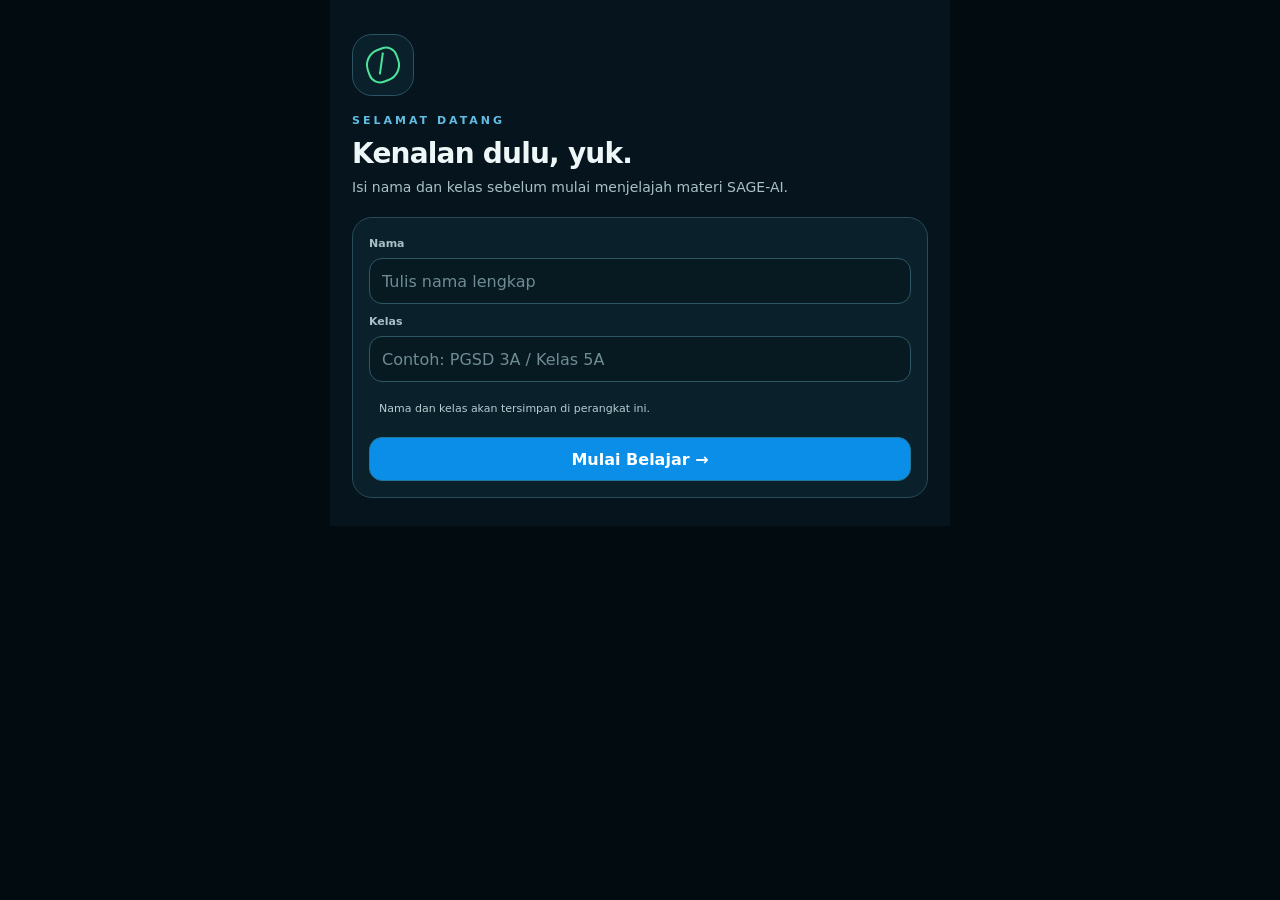
==== commit 7ced7f73: "Add files via upload" ====
--- a/index.html
+++ b/index.html
@@ -3,7 +3,7 @@
 <head>
 <meta charset="utf-8"><meta name="viewport" content="width=device-width,initial-scale=1,viewport-fit=cover">
 <meta name="theme-color" content="#06151d"><title>SAGE-AI | Belajar IPA, Menjelajah Dunia Nyata</title>
-<link rel="stylesheet" href="style.css?v=20260918-3">
+<link rel="stylesheet" href="style.css?v=20260918-5">
 </head>
-<body><main id="app"></main><script src="data.js?v=20260918-3"></script><script src="app.js?v=20260918-3"></script></body>
+<body><main id="app"></main><script src="data.js?v=20260918-5"></script><script src="app.js?v=20260918-5"></script></body>
 </html>
--- a/style.css
+++ b/style.css
@@ -5,3 +5,4 @@
 .thumbCard{cursor:pointer}.thumbCard img{pointer-events:none}.modalCard{touch-action:pan-y}.modalBack{cursor:pointer}
 
 .foundCount{font-size:11px;color:#a9c0c8;padding:2px 2px 0}.foundCount b{color:#fff}.infoRow{overflow-x:auto;overflow-y:hidden;scrollbar-width:none}.infoRow::-webkit-scrollbar{display:none}
+.identityPage{min-height:100%;max-width:620px;margin:auto;padding:34px 22px 28px;display:flex;flex-direction:column;justify-content:center;gap:10px;background:#06151d}.identityMark{width:62px;height:62px;border-radius:20px;background:#0a202a;border:1px solid #2b5361;display:flex;align-items:center;justify-content:center;margin-bottom:8px}.identityMark .leafmark{width:34px;height:34px}.identityCard{margin-top:10px;background:#0a202a;border:1px solid #274b58;border-radius:20px;padding:16px;display:flex;flex-direction:column;gap:8px}.identityCard label{font-size:11px;color:#a9c0c8;font-weight:750;margin-top:3px}.identityCard input{width:100%;box-sizing:border-box;min-height:46px;border:1px solid #315764;border-radius:13px;background:#071a22;color:#fff;padding:0 12px;outline:none}.identityCard input:focus{border-color:#28b5e7;box-shadow:0 0 0 2px rgba(40,181,231,.12)}.identityCard input::placeholder{color:#6f8b94}.identityCard .feedback{margin-top:4px}.identityCard .primary{margin-top:3px}
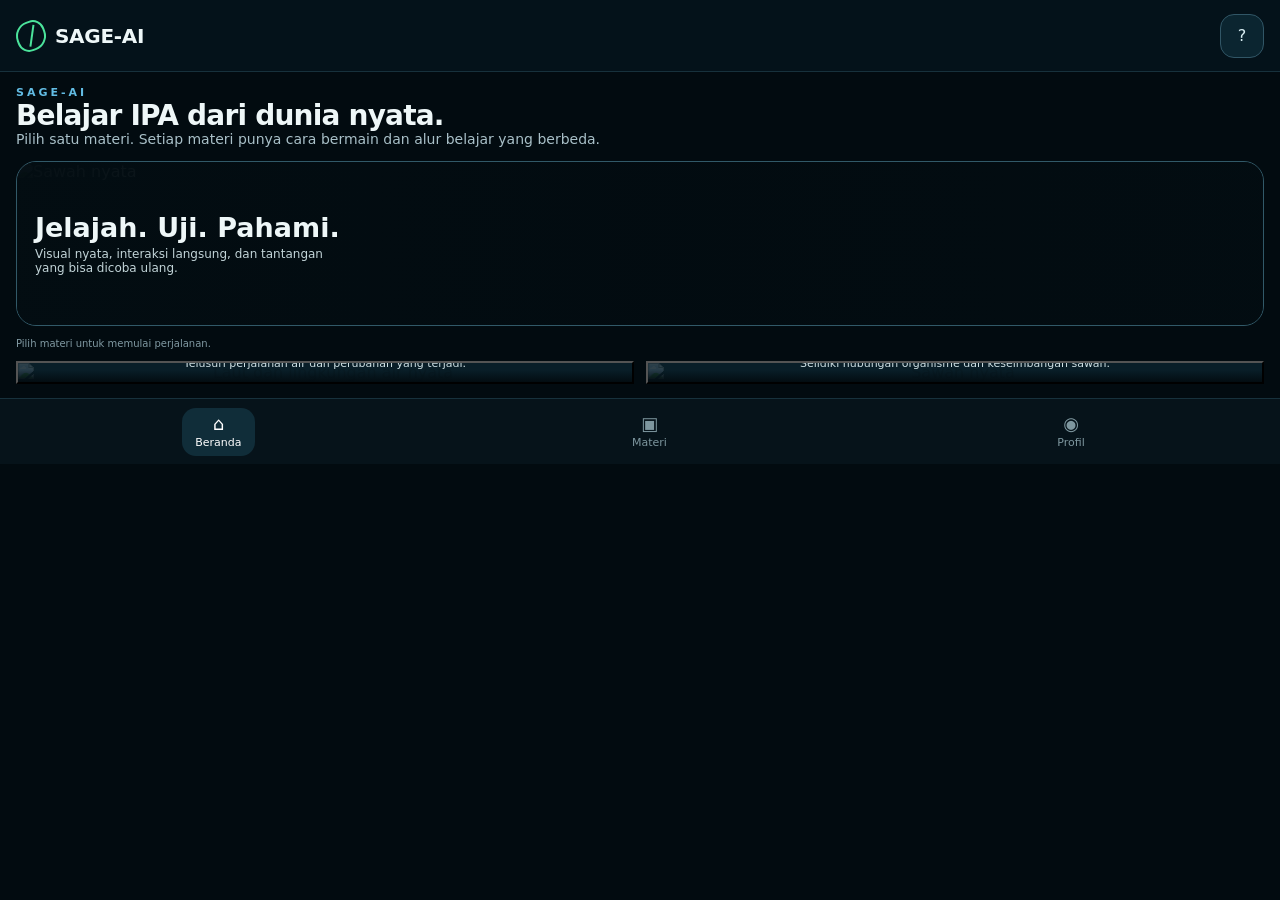
==== commit 6f7cfc72: "Add files via upload" ====
--- a/index.html
+++ b/index.html
@@ -3,7 +3,7 @@
 <head>
 <meta charset="utf-8"><meta name="viewport" content="width=device-width,initial-scale=1,viewport-fit=cover">
 <meta name="theme-color" content="#06151d"><title>SAGE-AI | Belajar IPA, Menjelajah Dunia Nyata</title>
-<link rel="stylesheet" href="style.css?v=20260918-5">
+<link rel="stylesheet" href="style.css?v=20260918-7">
 </head>
-<body><main id="app"></main><script src="data.js?v=20260918-5"></script><script src="app.js?v=20260918-5"></script></body>
+<body><main id="app"></main><script src="data.js?v=20260918-7"></script><script src="app.js?v=20260918-7"></script></body>
 </html>
--- a/style.css
+++ b/style.css
@@ -5,4 +5,5 @@
 .thumbCard{cursor:pointer}.thumbCard img{pointer-events:none}.modalCard{touch-action:pan-y}.modalBack{cursor:pointer}
 
 .foundCount{font-size:11px;color:#a9c0c8;padding:2px 2px 0}.foundCount b{color:#fff}.infoRow{overflow-x:auto;overflow-y:hidden;scrollbar-width:none}.infoRow::-webkit-scrollbar{display:none}
-.identityPage{min-height:100%;max-width:620px;margin:auto;padding:34px 22px 28px;display:flex;flex-direction:column;justify-content:center;gap:10px;background:#06151d}.identityMark{width:62px;height:62px;border-radius:20px;background:#0a202a;border:1px solid #2b5361;display:flex;align-items:center;justify-content:center;margin-bottom:8px}.identityMark .leafmark{width:34px;height:34px}.identityCard{margin-top:10px;background:#0a202a;border:1px solid #274b58;border-radius:20px;padding:16px;display:flex;flex-direction:column;gap:8px}.identityCard label{font-size:11px;color:#a9c0c8;font-weight:750;margin-top:3px}.identityCard input{width:100%;box-sizing:border-box;min-height:46px;border:1px solid #315764;border-radius:13px;background:#071a22;color:#fff;padding:0 12px;outline:none}.identityCard input:focus{border-color:#28b5e7;box-shadow:0 0 0 2px rgba(40,181,231,.12)}.identityCard input::placeholder{color:#6f8b94}.identityCard .feedback{margin-top:4px}.identityCard .primary{margin-top:3px}+
+.identityScreen{min-height:100%;display:flex;align-items:center;justify-content:center;padding:22px 16px;background:radial-gradient(circle at 50% 15%,rgba(28,126,167,.18),transparent 38%),#06151d}.identityCard{width:min(440px,100%);background:#0a202a;border:1px solid #315c6b;border-radius:24px;padding:24px;box-shadow:0 20px 60px rgba(0,0,0,.28)}.identityCard .kicker{margin-top:16px}.bigLeaf{width:48px;height:48px}.fieldLabel{display:block;margin:14px 0 6px;font-size:12px;font-weight:800;color:#cfe2e7}.textInput{width:100%;height:48px;border:1px solid #315666;border-radius:13px;background:#06151d;color:#fff;padding:0 13px;outline:none}.textInput:focus{border-color:#2bb9ec;box-shadow:0 0 0 2px rgba(43,185,236,.12)}.identityCard #startIdentity{margin-top:18px;width:100%}.identitySummary{display:flex;flex-direction:column;gap:4px}
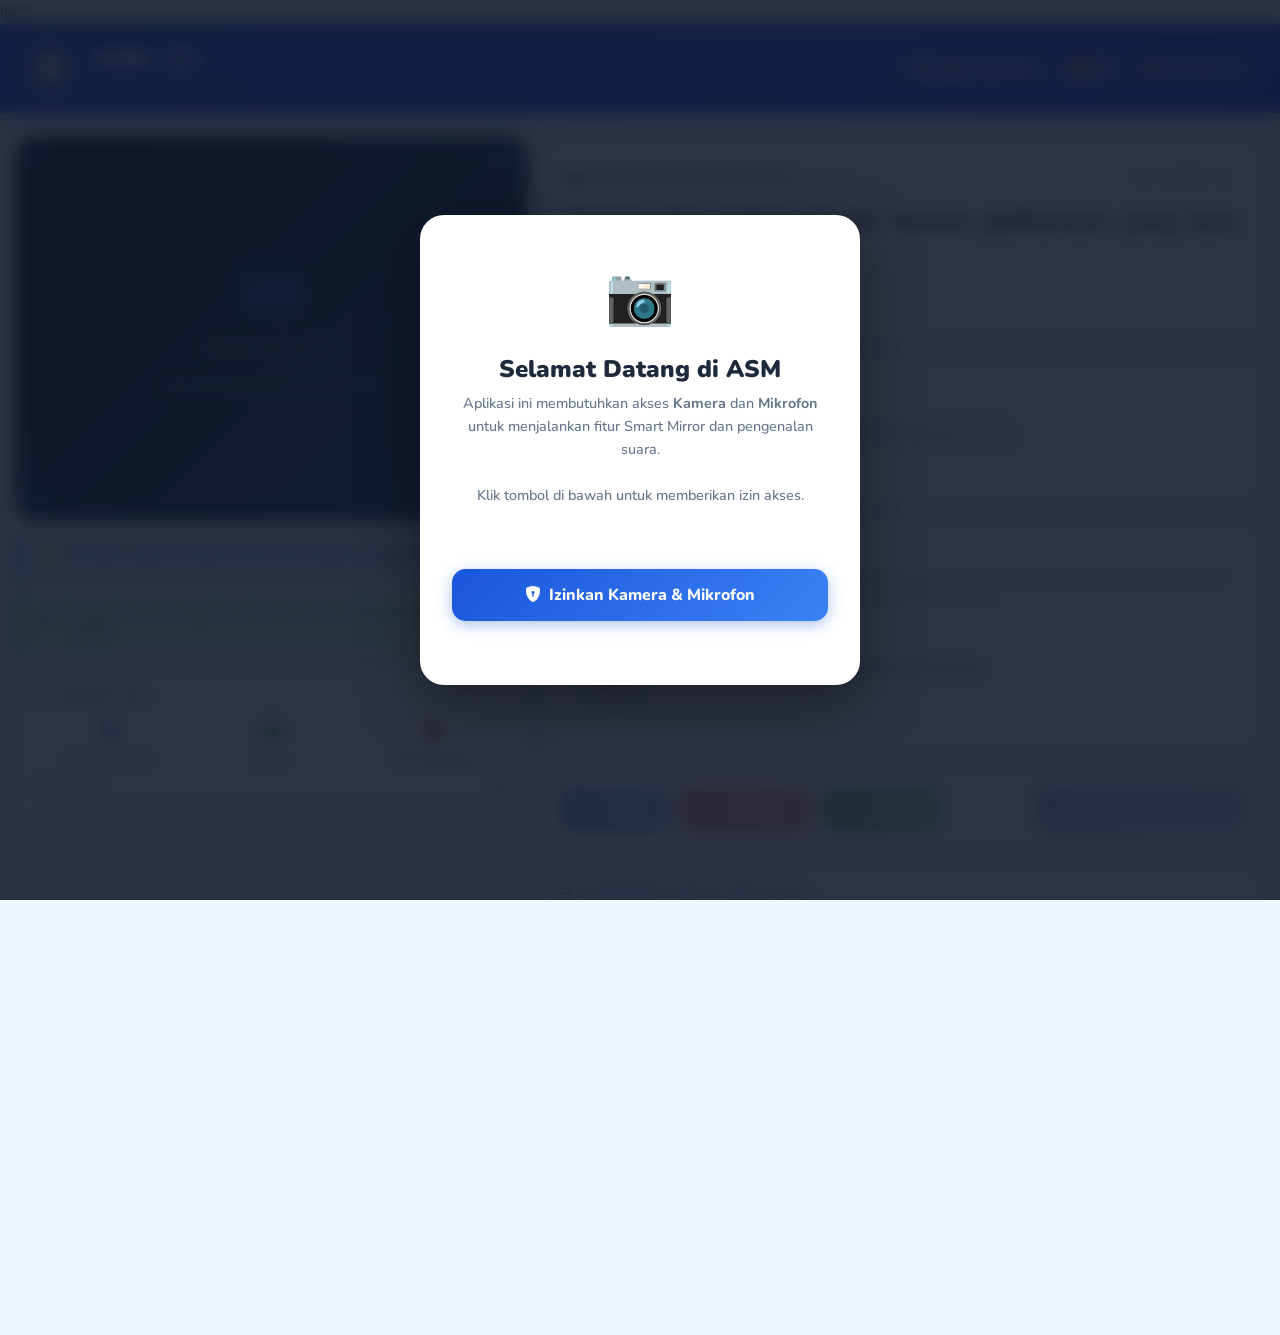
==== commit 77720ff6: "Add files via upload" ====
--- a/index.html
+++ b/index.html
@@ -1,9 +1,1823 @@
-<!doctype html>
+ßßß<!DOCTYPE html>
 <html lang="id">
 <head>
-<meta charset="utf-8"><meta name="viewport" content="width=device-width,initial-scale=1,viewport-fit=cover">
-<meta name="theme-color" content="#06151d"><title>SAGE-AI | Belajar IPA, Menjelajah Dunia Nyata</title>
-<link rel="stylesheet" href="style.css?v=20260918-7">
+  <meta charset="UTF-8" />
+  <meta name="viewport" content="width=device-width, initial-scale=1.0" />
+  <title>ASM – Articulation Smart Mirror</title>
+
+  <!-- Bootstrap 5.3 -->
+  <link href="https://cdn.jsdelivr.net/npm/bootstrap@5.3.3/dist/css/bootstrap.min.css" rel="stylesheet" />
+  <!-- Bootstrap Icons -->
+  <link href="https://cdn.jsdelivr.net/npm/bootstrap-icons@1.11.3/font/bootstrap-icons.min.css" rel="stylesheet" />
+  <!-- Google Fonts -->
+  <link href="https://fonts.googleapis.com/css2?family=Nunito:wght@400;600;700;800;900&display=swap" rel="stylesheet" />
+
+  <style>
+    /* ===== GLOBAL ===== */
+    *, *::before, *::after { box-sizing: border-box; margin: 0; padding: 0; }
+
+    :root {
+      --blue-dark:   #1a56db;
+      --blue-mid:    #3b82f6;
+      --blue-light:  #dbeafe;
+      --green-dark:  #15803d;
+      --green-mid:   #22c55e;
+      --green-light: #dcfce7;
+      --red-dark:    #b91c1c;
+      --red-mid:     #ef4444;
+      --red-light:   #fee2e2;
+      --bg:          #f0f6ff;
+      --surface:     #ffffff;
+      --text-main:   #1e293b;
+      --text-sub:    #64748b;
+      --radius-lg:   1.25rem;
+      --shadow-sm:   0 2px 8px rgba(30,58,138,.08);
+      --shadow-md:   0 4px 20px rgba(30,58,138,.13);
+      --shadow-lg:   0 8px 40px rgba(30,58,138,.18);
+    }
+
+    html, body {
+      height: 100%;
+      font-family: 'Nunito', sans-serif;
+      background: var(--bg);
+      color: var(--text-main);
+      overflow-x: hidden;
+    }
+
+    /* ===== ANIMATED BG GRADIENT ===== */
+    body::before {
+      content: '';
+      position: fixed;
+      inset: 0;
+      background: linear-gradient(135deg, #e0ecff 0%, #f0f9ff 40%, #e8fdf1 100%);
+      z-index: -2;
+    }
+    body::after {
+      content: '';
+      position: fixed;
+      top: -200px; left: -200px;
+      width: 700px; height: 700px;
+      background: radial-gradient(circle, rgba(59,130,246,.12) 0%, transparent 70%);
+      border-radius: 50%;
+      animation: floatBg 12s ease-in-out infinite alternate;
+      z-index: -1;
+    }
+    @keyframes floatBg {
+      from { transform: translate(0, 0) scale(1); }
+      to   { transform: translate(120px, 80px) scale(1.15); }
+    }
+
+    /* ===== HEADER / LOGO ===== */
+    #asm-header {
+      background: linear-gradient(135deg, #1a56db 0%, #2563eb 60%, #1d4ed8 100%);
+      box-shadow: 0 4px 20px rgba(26,86,219,.3);
+      padding: 1rem 1.5rem;
+      position: sticky;
+      top: 0;
+      z-index: 100;
+    }
+    .logo-ring {
+      width: 52px; height: 52px;
+      border-radius: 50%;
+      background: rgba(255,255,255,.2);
+      border: 2px solid rgba(255,255,255,.4);
+      display: flex; align-items: center; justify-content: center;
+      font-size: 1.6rem;
+      box-shadow: 0 0 0 4px rgba(255,255,255,.1);
+      transition: transform .3s;
+    }
+    .logo-ring:hover { transform: rotate(15deg) scale(1.1); }
+    .logo-title { font-size: 1.6rem; font-weight: 900; color: #fff; letter-spacing: -.5px; }
+    .logo-sub   { font-size: .78rem; color: rgba(255,255,255,.75); font-weight: 600; letter-spacing: .5px; }
+    .badge-beta {
+      background: rgba(255,255,255,.2);
+      color: #fff;
+      font-size: .65rem;
+      font-weight: 700;
+      padding: .25rem .55rem;
+      border-radius: 999px;
+      letter-spacing: .5px;
+      border: 1px solid rgba(255,255,255,.3);
+    }
+
+    /* ===== LANGUAGE TOGGLE ===== */
+    .lang-toggle {
+      background: rgba(255,255,255,.15);
+      border: 1.5px solid rgba(255,255,255,.25);
+      color: #fff;
+      border-radius: 999px;
+      padding: .3rem .7rem;
+      cursor: pointer;
+      font-weight: 700;
+      font-size: .78rem;
+      display: flex;
+      align-items: center;
+      gap: .35rem;
+      transition: all .25s;
+      font-family: 'Nunito', sans-serif;
+      white-space: nowrap;
+    }
+    .lang-toggle:hover {
+      background: rgba(255,255,255,.28);
+      transform: scale(1.05);
+      box-shadow: 0 2px 8px rgba(0,0,0,.15);
+    }
+    .lang-toggle:active { transform: scale(.95); }
+    .lang-flag { font-size: 1rem; line-height: 1; }
+
+    /* ===== MAIN LAYOUT ===== */
+    #asm-main {
+      max-width: 1280px;
+      margin: 0 auto;
+      padding: 1.5rem 1rem 2rem;
+    }
+
+    /* ===== CARD BASE ===== */
+    .asm-card {
+      background: var(--surface);
+      border-radius: var(--radius-lg);
+      box-shadow: var(--shadow-md);
+      border: 1px solid rgba(30,58,138,.06);
+      transition: box-shadow .3s;
+    }
+    .asm-card:hover { box-shadow: var(--shadow-lg); }
+
+    /* ===== CAMERA PANEL ===== */
+    #camera-panel {
+      position: relative;
+      background: #0f172a;
+      border-radius: var(--radius-lg);
+      overflow: hidden;
+      box-shadow: var(--shadow-lg);
+      border: 3px solid rgba(59,130,246,.25);
+      aspect-ratio: 4/3;
+      min-height: 320px;
+    }
+    #video-el {
+      width: 100%; height: 100%;
+      object-fit: cover;
+      transform: scaleX(-1);   /* MIRROR MODE */
+      display: block;
+      border-radius: calc(var(--radius-lg) - 3px);
+    }
+    /* Overlay: camera off placeholder */
+    #cam-placeholder {
+      position: absolute; inset: 0;
+      display: flex; flex-direction: column;
+      align-items: center; justify-content: center;
+      gap: 1rem;
+      background: linear-gradient(135deg, #0f172a, #1e3a5f);
+      color: rgba(255,255,255,.6);
+      font-size: .95rem;
+      font-weight: 600;
+      z-index: 5;
+      transition: opacity .5s;
+    }
+    #cam-placeholder i { font-size: 3.5rem; color: rgba(59,130,246,.6); }
+    #cam-placeholder.hidden { opacity: 0; pointer-events: none; }
+
+    /* Camera corner decoration */
+    .cam-corner {
+      position: absolute;
+      width: 22px; height: 22px;
+      border-color: rgba(59,130,246,.7);
+      border-style: solid;
+      z-index: 10;
+      pointer-events: none;
+    }
+    .cam-corner.tl { top: 10px; left: 10px;  border-width: 3px 0 0 3px; border-radius: 4px 0 0 0; }
+    .cam-corner.tr { top: 10px; right: 10px; border-width: 3px 3px 0 0; border-radius: 0 4px 0 0; }
+    .cam-corner.bl { bottom: 10px; left: 10px;  border-width: 0 0 3px 3px; border-radius: 0 0 0 4px; }
+    .cam-corner.br { bottom: 10px; right: 10px; border-width: 0 3px 3px 0; border-radius: 0 0 4px 0; }
+
+    /* REC badge */
+    #rec-badge {
+      position: absolute; top: 14px; left: 50%; transform: translateX(-50%);
+      background: rgba(239,68,68,.9);
+      color: #fff; font-size: .7rem; font-weight: 800;
+      padding: .2rem .65rem;
+      border-radius: 999px;
+      display: flex; align-items: center; gap: .3rem;
+      z-index: 10;
+      opacity: 0; transition: opacity .3s;
+      letter-spacing: .5px;
+    }
+    #rec-badge.active { opacity: 1; }
+    #rec-badge .dot {
+      width: 7px; height: 7px; border-radius: 50%;
+      background: #fff;
+      animation: blink 1s infinite;
+    }
+    @keyframes blink { 0%,100%{opacity:1} 50%{opacity:.2} }
+
+    /* Mirror label */
+    .mirror-label {
+      position: absolute; bottom: 12px; right: 14px;
+      font-size: .65rem; font-weight: 700; color: rgba(255,255,255,.5);
+      letter-spacing: 1px; z-index: 10;
+      display: flex; align-items: center; gap: .3rem;
+    }
+
+    /* ===== SENTENCE PANEL ===== */
+    .section-label {
+      font-size: .72rem; font-weight: 800; letter-spacing: 1px;
+      text-transform: uppercase; color: var(--blue-dark);
+      display: flex; align-items: center; gap: .4rem;
+      margin-bottom: .5rem;
+    }
+    .section-label::after {
+      content: ''; flex: 1; height: 2px;
+      background: linear-gradient(90deg, var(--blue-light), transparent);
+      border-radius: 2px;
+    }
+
+    #sentence-display {
+      font-size: clamp(1.1rem, 2.5vw, 1.55rem);
+      font-weight: 700;
+      line-height: 1.6;
+      color: var(--text-main);
+      letter-spacing: .2px;
+      min-height: 60px;
+    }
+    #sentence-display .word {
+      display: inline-block;
+      padding: 0 2px;
+      border-radius: 4px;
+      transition: background .3s, color .3s;
+      cursor: default;
+    }
+    #sentence-display .word.correct  { background: var(--green-light); color: var(--green-dark); }
+    #sentence-display .word.wrong    { background: var(--red-light);   color: var(--red-dark);   text-decoration: underline wavy var(--red-mid); }
+    #sentence-display .word.current  { background: var(--blue-light);  color: var(--blue-dark);  }
+
+    .sentence-meta {
+      font-size: .78rem; color: var(--text-sub); font-weight: 600;
+      display: flex; align-items: center; gap: 1rem; flex-wrap: wrap;
+    }
+
+    /* ===== TRANSCRIPT PANEL ===== */
+    #transcript-box {
+      min-height: 72px;
+      background: #f8faff;
+      border: 1.5px solid var(--blue-light);
+      border-radius: .75rem;
+      padding: .85rem 1.1rem;
+      font-size: 1rem;
+      font-weight: 600;
+      color: var(--text-main);
+      line-height: 1.6;
+      transition: border-color .3s, box-shadow .3s;
+      position: relative;
+    }
+    #transcript-box.listening {
+      border-color: var(--blue-mid);
+      box-shadow: 0 0 0 3px rgba(59,130,246,.12);
+      animation: listenPulse 2s ease-in-out infinite;
+    }
+    @keyframes listenPulse {
+      0%,100% { box-shadow: 0 0 0 3px rgba(59,130,246,.12); }
+      50%      { box-shadow: 0 0 0 6px rgba(59,130,246,.22); }
+    }
+    #transcript-placeholder {
+      color: var(--text-sub); font-style: italic; font-weight: 400;
+      display: flex; align-items: center; gap: .5rem;
+    }
+
+    /* Audio waves animation */
+    .audio-wave {
+      display: flex; align-items: flex-end; gap: 3px; height: 20px;
+    }
+    .audio-wave span {
+      width: 4px; border-radius: 2px;
+      background: var(--blue-mid);
+      animation: wave 1s ease-in-out infinite;
+    }
+    .audio-wave span:nth-child(1) { height: 8px;  animation-delay: 0s; }
+    .audio-wave span:nth-child(2) { height: 16px; animation-delay: .1s; }
+    .audio-wave span:nth-child(3) { height: 12px; animation-delay: .2s; }
+    .audio-wave span:nth-child(4) { height: 20px; animation-delay: .3s; }
+    .audio-wave span:nth-child(5) { height: 10px; animation-delay: .4s; }
+    @keyframes wave {
+      0%,100% { transform: scaleY(1); }
+      50%      { transform: scaleY(.3); }
+    }
+
+    /* ===== STATUS PANEL ===== */
+    #status-ring {
+      width: 90px; height: 90px;
+      border-radius: 50%;
+      display: flex; align-items: center; justify-content: center;
+      font-size: 2.4rem;
+      transition: all .5s cubic-bezier(.34,1.56,.64,1);
+      flex-shrink: 0;
+      background: #f1f5f9;
+      border: 3px solid #e2e8f0;
+      box-shadow: 0 2px 12px rgba(0,0,0,.08);
+    }
+    #status-ring.idle    { background: #f1f5f9; border-color: #e2e8f0; }
+    #status-ring.listen  { background: var(--blue-light); border-color: var(--blue-mid); box-shadow: 0 0 0 6px rgba(59,130,246,.15); animation: ringPulse 1.5s infinite; }
+    #status-ring.correct { background: var(--green-light); border-color: var(--green-mid); box-shadow: 0 0 0 8px rgba(34,197,94,.2); animation: ringBounce .5s; }
+    #status-ring.wrong   { background: var(--red-light);   border-color: var(--red-mid);   box-shadow: 0 0 0 8px rgba(239,68,68,.2);  animation: ringShake .4s; }
+    @keyframes ringPulse  { 0%,100%{transform:scale(1)} 50%{transform:scale(1.06)} }
+    @keyframes ringBounce { 0%{transform:scale(.8)} 60%{transform:scale(1.15)} 100%{transform:scale(1)} }
+    @keyframes ringShake  { 0%,100%{transform:translateX(0)} 20%,60%{transform:translateX(-6px)} 40%,80%{transform:translateX(6px)} }
+
+    #status-message { font-size: 1rem; font-weight: 700; line-height: 1.4; }
+    #status-message.correct { color: var(--green-dark); }
+    #status-message.wrong   { color: var(--red-dark); }
+    #status-message.idle    { color: var(--text-sub); }
+    #status-message.listen  { color: var(--blue-dark); }
+
+    #accuracy-bar-wrap { display: none; }
+    #accuracy-bar-wrap.show { display: block; }
+    .accuracy-track {
+      height: 10px; border-radius: 999px;
+      background: #e2e8f0; overflow: hidden;
+    }
+    .accuracy-fill {
+      height: 100%; border-radius: 999px;
+      transition: width 1s ease, background .5s;
+    }
+
+    /* ===== CONTROL BUTTONS ===== */
+    .btn-asm {
+      border: none; outline: none; cursor: pointer;
+      font-family: 'Nunito', sans-serif;
+      font-weight: 800;
+      font-size: .92rem;
+      border-radius: .75rem;
+      padding: .72rem 1.5rem;
+      display: inline-flex; align-items: center; gap: .5rem;
+      transition: all .25s cubic-bezier(.34,1.56,.64,1);
+      letter-spacing: .2px;
+      position: relative;
+      overflow: hidden;
+    }
+    .btn-asm::after {
+      content: '';
+      position: absolute; inset: 0;
+      background: rgba(255,255,255,0);
+      transition: background .2s;
+    }
+    .btn-asm:hover::after { background: rgba(255,255,255,.15); }
+    .btn-asm:active { transform: scale(.95); }
+
+    .btn-start  { background: linear-gradient(135deg, #1a56db, #3b82f6); color: #fff; box-shadow: 0 4px 15px rgba(26,86,219,.35); }
+    .btn-start:hover  { transform: translateY(-2px) scale(1.02); box-shadow: 0 6px 20px rgba(26,86,219,.45); }
+    .btn-stop   { background: linear-gradient(135deg, #dc2626, #ef4444); color: #fff; box-shadow: 0 4px 15px rgba(220,38,38,.35); }
+    .btn-stop:hover   { transform: translateY(-2px) scale(1.02); box-shadow: 0 6px 20px rgba(220,38,38,.45); }
+    .btn-repeat { background: linear-gradient(135deg, #15803d, #22c55e); color: #fff; box-shadow: 0 4px 15px rgba(21,128,61,.35); }
+    .btn-repeat:hover { transform: translateY(-2px) scale(1.02); box-shadow: 0 6px 20px rgba(21,128,61,.45); }
+    .btn-next   { background: linear-gradient(135deg, #7c3aed, #a78bfa); color: #fff; box-shadow: 0 4px 15px rgba(124,58,237,.35); }
+    .btn-next:hover   { transform: translateY(-2px) scale(1.02); box-shadow: 0 6px 20px rgba(124,58,237,.45); }
+
+    .btn-asm:disabled {
+      opacity: .45; cursor: not-allowed;
+      transform: none !important; box-shadow: none !important;
+    }
+    .btn-asm:disabled::after { display: none; }
+
+    /* ===== SENTENCE NAVIGATOR ===== */
+    .sentence-nav-btn {
+      width: 32px; height: 32px; border-radius: 50%;
+      border: 2px solid var(--blue-light);
+      background: #fff; color: var(--blue-dark);
+      display: flex; align-items: center; justify-content: center;
+      cursor: pointer; font-size: .85rem;
+      transition: all .2s;
+    }
+    .sentence-nav-btn:hover { background: var(--blue-light); }
+
+    /* ===== HISTORY TABLE ===== */
+    #history-section { display: none; }
+    #history-section.show { display: block; }
+    .history-table-wrap {
+      max-height: 220px; overflow-y: auto;
+      border-radius: .75rem;
+      border: 1px solid var(--blue-light);
+    }
+    .history-table-wrap::-webkit-scrollbar { width: 6px; }
+    .history-table-wrap::-webkit-scrollbar-track { background: #f1f5f9; }
+    .history-table-wrap::-webkit-scrollbar-thumb { background: var(--blue-light); border-radius: 3px; }
+    #history-table th { background: var(--blue-dark); color: #fff; font-size: .8rem; font-weight: 700; letter-spacing: .3px; position: sticky; top: 0; }
+    #history-table td { font-size: .82rem; vertical-align: middle; }
+
+    /* ===== TIPS PANEL ===== */
+    .tip-card {
+      border-radius: .75rem;
+      padding: .7rem 1rem;
+      font-size: .83rem;
+      font-weight: 600;
+      display: flex; align-items: flex-start; gap: .6rem;
+      border-left: 4px solid;
+    }
+    .tip-card.blue  { background: var(--blue-light);  border-color: var(--blue-mid);  color: #1e40af; }
+    .tip-card.green { background: var(--green-light); border-color: var(--green-mid); color: var(--green-dark); }
+
+    /* ===== PROGRESS RING SVG ===== */
+    #progress-ring-svg { transform: rotate(-90deg); }
+    #progress-ring-circle {
+      stroke-dasharray: 220;
+      stroke-dashoffset: 220;
+      transition: stroke-dashoffset 1s ease;
+    }
+
+    /* ===== FOOTER ===== */
+    #asm-footer {
+      background: linear-gradient(135deg, #1a56db, #1d4ed8);
+      color: rgba(255,255,255,.75);
+      font-size: .78rem; font-weight: 600;
+      text-align: center;
+      padding: .85rem 1rem;
+      letter-spacing: .3px;
+    }
+    #asm-footer span { color: #fff; font-weight: 800; }
+
+    /* ===== PERMISSION OVERLAY ===== */
+    #perm-overlay {
+      position: fixed; inset: 0;
+      background: rgba(15,23,42,.88);
+      backdrop-filter: blur(8px);
+      z-index: 9999;
+      display: flex; align-items: center; justify-content: center;
+      padding: 1rem;
+    }
+    #perm-overlay.hidden { display: none; }
+    .perm-card {
+      background: #fff; border-radius: 1.5rem;
+      padding: 2.5rem 2rem; max-width: 440px; width: 100%;
+      text-align: center; box-shadow: 0 20px 60px rgba(0,0,0,.4);
+    }
+    .perm-icon { font-size: 3.5rem; margin-bottom: 1rem; }
+    .perm-card h2 { font-size: 1.5rem; font-weight: 900; color: var(--text-main); margin-bottom: .5rem; }
+    .perm-card p  { font-size: .9rem; color: var(--text-sub); font-weight: 500; margin-bottom: 1.5rem; line-height: 1.6; }
+    .btn-perm {
+      background: linear-gradient(135deg, #1a56db, #3b82f6);
+      color: #fff; border: none;
+      font-family: 'Nunito', sans-serif; font-weight: 800;
+      font-size: 1rem; padding: .85rem 2rem;
+      border-radius: .85rem; cursor: pointer;
+      width: 100%; transition: transform .2s, box-shadow .2s;
+      box-shadow: 0 4px 15px rgba(26,86,219,.35);
+    }
+    .btn-perm:hover { transform: translateY(-2px); box-shadow: 0 8px 25px rgba(26,86,219,.45); }
+
+    /* ===== TOAST NOTIFICATION ===== */
+    #toast-container {
+      position: fixed; top: 80px; right: 1rem; z-index: 9998;
+      display: flex; flex-direction: column; gap: .5rem;
+    }
+    .toast-msg {
+      background: #fff; border-radius: .85rem;
+      padding: .75rem 1.2rem;
+      font-size: .85rem; font-weight: 700;
+      box-shadow: var(--shadow-lg);
+      border-left: 4px solid var(--blue-mid);
+      animation: slideIn .3s, fadeOut .4s 2.6s forwards;
+      max-width: 300px;
+      display: flex; align-items: center; gap: .5rem;
+    }
+    @keyframes slideIn { from{ transform:translateX(100%); opacity:0 } to{ transform:translateX(0); opacity:1 } }
+    @keyframes fadeOut { to{ opacity:0; transform:translateX(100%) } }
+
+    /* ===== LOADING SPINNER ===== */
+    .spinner {
+      width: 18px; height: 18px;
+      border: 3px solid rgba(255,255,255,.3);
+      border-top-color: #fff;
+      border-radius: 50%;
+      animation: spin .7s linear infinite;
+    }
+    @keyframes spin { to{ transform:rotate(360deg) } }
+
+    /* ===== ASM 2.0: learner profile & parent/teacher dashboard ===== */
+    .asm-field { width:100%; border:1.5px solid #dbeafe; border-radius:.7rem; padding:.65rem .8rem; font:700 .9rem 'Nunito',sans-serif; color:var(--text-main); background:#fff; }
+    .asm-field:focus { outline:3px solid rgba(59,130,246,.16); border-color:var(--blue-mid); }
+    .asm-action { border:1px solid #bfdbfe; border-radius:.7rem; padding:.55rem .85rem; background:#eff6ff; color:#1d4ed8; font:800 .82rem 'Nunito',sans-serif; }
+    .asm-action.danger { background:#fff1f2; color:#be123c; border-color:#fecdd3; }
+    .dash-stat { background:#f8fbff; border:1px solid #e2e8f0; border-radius:.85rem; padding:.8rem; height:100%; }
+    .dash-stat strong { display:block; font-size:1.35rem; color:var(--blue-dark); }
+    .history-table-wrap { max-height:320px; }
+    #history-table td { overflow-wrap:anywhere; }
+    .helper-note { font-size:.78rem; color:var(--text-sub); line-height:1.5; }
+    @media (prefers-reduced-motion: reduce) { *, *::before, *::after { animation-duration:.01ms !important; transition-duration:.01ms !important; scroll-behavior:auto !important; } }
+
+    /* ===== RESPONSIVE ===== */
+    @media (max-width: 767px) {
+      #asm-main { padding: 1rem .75rem 1.5rem; }
+      .logo-title { font-size: 1.3rem; }
+      #sentence-display { font-size: 1.1rem; }
+      #status-ring { width: 72px; height: 72px; font-size: 1.9rem; }
+    }
+  </style>
 </head>
-<body><main id="app"></main><script src="data.js?v=20260918-7"></script><script src="app.js?v=20260918-7"></script></body>
-</html>+<body>
+
+<!-- ===================== PERMISSION OVERLAY ===================== -->
+<div id="perm-overlay">
+  <div class="perm-card">
+    <div class="perm-icon">📷</div>
+    <h2 data-i18n="perm.welcome">Selamat Datang di ASM</h2>
+    <p data-i18n="perm.body">
+      Aplikasi ini membutuhkan akses <strong>Kamera</strong> dan <strong>Mikrofon</strong>
+      untuk menjalankan fitur Smart Mirror dan pengenalan suara.<br><br>
+      Klik tombol di bawah untuk memberikan izin akses.
+    </p>
+    <div id="perm-status" class="mb-3" style="font-size:.85rem;color:#64748b;font-weight:600;min-height:22px;"></div>
+    <button class="btn-perm" id="btn-grant-perm">
+      <i class="bi bi-shield-lock-fill me-2"></i><span data-i18n="perm.grant_btn">Izinkan Kamera & Mikrofon</span>
+    </button>
+    </p>
+  </div>
+</div>
+
+<!-- ===================== TOAST CONTAINER ===================== -->
+<div id="toast-container"></div>
+
+<!-- ===================== HEADER ===================== -->
+<header id="asm-header">
+  <div class="d-flex align-items-center gap-3 flex-wrap">
+    <div class="logo-ring">🪞</div>
+    <div>
+      <div class="d-flex align-items-center gap-2">
+        <span class="logo-title">ASM</span>
+        <span class="badge-beta">BETA</span>
+      </div>
+      <div class="logo-sub">Articulation Smart Mirror</div>
+    </div>
+    <div class="ms-auto d-flex align-items-center gap-2 flex-wrap">
+      <div class="d-flex align-items-center gap-1 px-3 py-1 rounded-pill" style="background:rgba(255,255,255,.15);font-size:.8rem;color:#fff;font-weight:700;">
+        <i class="bi bi-mortarboard-fill"></i>
+        <span data-i18n="header.tagline">Latihan Membaca</span>
+      </div>
+      <button id="lang-toggle" class="lang-toggle" title="Ganti Bahasa / Switch Language">
+        <span class="lang-flag">🇮🇩</span>
+        <span id="lang-label">ID</span>
+      </button>
+      <div id="header-status" class="d-flex align-items-center gap-1 px-3 py-1 rounded-pill" style="background:rgba(255,255,255,.1);font-size:.78rem;color:rgba(255,255,255,.8);font-weight:600;">
+        <span id="header-status-dot" style="width:8px;height:8px;border-radius:50%;background:#94a3b8;display:inline-block;transition:background .3s;"></span>
+        <span id="header-status-text">Menunggu Izin</span>
+      </div>
+    </div>
+  </div>
+</header>
+
+<!-- ===================== MAIN ===================== -->
+<main id="asm-main">
+  <div class="row g-3">
+
+    <!-- ── LEFT COLUMN: Camera ── -->
+    <div class="col-lg-5 col-12">
+
+      <!-- Camera Preview -->
+      <div id="camera-panel">
+        <div class="cam-corner tl"></div>
+        <div class="cam-corner tr"></div>
+        <div class="cam-corner bl"></div>
+        <div class="cam-corner br"></div>
+
+        <div id="rec-badge"><span class="dot"></span><span data-i18n="cam.recording">SEDANG MENDENGARKAN</span></div>
+
+        <div id="cam-placeholder">
+          <i class="bi bi-camera-video-off-fill"></i>
+          <span data-i18n="cam.off">Kamera Tidak Aktif</span>
+          <span style="font-size:.78rem;opacity:.6;" data-i18n="cam.hint">Izinkan akses kamera untuk melanjutkan</span>
+        </div>
+
+        <video id="video-el" autoplay muted playsinline></video>
+
+        <div class="mirror-label">
+          <i class="bi bi-symmetry-horizontal"></i> <span data-i18n="cam.mirror">MIRROR MODE</span>
+        </div>
+      </div>
+
+      <!-- Tips -->
+      <div class="mt-3 d-flex flex-column gap-2">
+        <div class="tip-card blue">
+          <span style="font-size:1.1rem;">💡</span>
+          <span data-i18n="tip.position">Posisikan wajah di tengah kamera dan pastikan ruangan cukup terang.</span>
+        </div>
+        <div class="tip-card green">
+          <span style="font-size:1.1rem;">🎤</span>
+          <span data-i18n="tip.speak">Ucapkan kalimat dengan jelas dan tidak terlalu cepat untuk hasil terbaik.</span>
+        </div>
+      </div>
+
+      <!-- Session Stats -->
+      <div class="asm-card mt-3 p-3">
+        <div class="section-label"><i class="bi bi-bar-chart-fill"></i> <span data-i18n="stats.title">Statistik Sesi</span></div>
+        <div class="row g-2 text-center">
+          <div class="col-4">
+            <div style="font-size:1.6rem;font-weight:900;color:var(--blue-dark);" id="stat-total">0</div>
+            <div style="font-size:.72rem;color:var(--text-sub);font-weight:700;" data-i18n="stats.total">Total Percobaan</div>
+          </div>
+          <div class="col-4">
+            <div style="font-size:1.6rem;font-weight:900;color:var(--green-dark);" id="stat-correct">0</div>
+            <div style="font-size:.72rem;color:var(--text-sub);font-weight:700;" data-i18n="stats.correct">Benar</div>
+          </div>
+          <div class="col-4">
+            <div style="font-size:1.6rem;font-weight:900;color:var(--red-dark);" id="stat-wrong">0</div>
+            <div style="font-size:.72rem;color:var(--text-sub);font-weight:700;" data-i18n="stats.wrong">Perlu Diulang</div>
+          </div>
+        </div>
+        <!-- Accuracy progress -->
+        <div class="mt-2">
+          <div class="d-flex justify-content-between align-items-center mb-1">
+            <span style="font-size:.75rem;font-weight:700;color:var(--text-sub);" data-i18n="stats.accuracy">Akurasi Sesi</span>
+            <span id="session-accuracy-pct" style="font-size:.78rem;font-weight:800;color:var(--blue-dark);">0%</span>
+          </div>
+          <div class="accuracy-track">
+            <div class="accuracy-fill" id="session-accuracy-bar" style="width:0%;background:var(--blue-mid);"></div>
+          </div>
+        </div>
+      </div>
+    </div>
+
+    <!-- ── RIGHT COLUMN: Content ── -->
+    <div class="col-lg-7 col-12 d-flex flex-column gap-3">
+
+      <!-- Sentence Panel -->
+      <div class="asm-card p-3 p-md-4">
+        <div class="d-flex align-items-center justify-content-between mb-2">
+          <div class="section-label mb-0 me-3" style="flex:1"><i class="bi bi-book-fill"></i> <span data-i18n="sentence.title">Kalimat yang Harus Dibaca</span></div>
+          <div class="d-flex align-items-center gap-2">
+            <button type="button" aria-label="Kalimat sebelumnya" class="sentence-nav-btn" id="btn-prev-sentence" data-i18n-title="sentence.prev">
+              <i class="bi bi-chevron-left"></i>
+            </button>
+            <span id="sentence-counter" style="font-size:.78rem;font-weight:800;color:var(--text-sub);white-space:nowrap;">1 / 10</span>
+            <button type="button" aria-label="Kalimat berikutnya" class="sentence-nav-btn" id="btn-next-sentence" data-i18n-title="sentence.next">
+              <i class="bi bi-chevron-right"></i>
+            </button>
+          </div>
+        </div>
+
+        <div id="sentence-display" class="mb-2">
+          <!-- Words rendered by JS -->
+          <span style="color:var(--text-sub);font-style:italic;font-weight:400;" data-i18n="sentence.loading">Memuat kalimat...</span>
+        </div>
+
+        <div class="sentence-meta">
+          <span id="sentence-title-badge" class="px-2 py-1 rounded-pill"
+            style="background:var(--blue-light);color:var(--blue-dark);font-size:.72rem;font-weight:800;">
+            —
+          </span>
+          <span><i class="bi bi-alphabet" style="color:var(--blue-mid);"></i>
+            <span id="word-count">0</span> <span data-i18n="sentence.words">kata</span></span>
+        </div>
+      </div>
+
+      <!-- Transcript Panel -->
+      <div class="asm-card p-3 p-md-4">
+        <div class="d-flex align-items-center justify-content-between mb-2">
+          <div class="section-label mb-0" style="flex:1"><i class="bi bi-mic-fill"></i> <span data-i18n="transcript.title">Hasil Transkrip Suara</span></div>
+          <div id="audio-wave-wrap" style="display:none;">
+            <div class="audio-wave">
+              <span></span><span></span><span></span><span></span><span></span>
+            </div>
+          </div>
+        </div>
+        <div id="transcript-box">
+          <div id="transcript-placeholder">
+            <i class="bi bi-mic-mute" style="color:var(--text-sub);"></i>
+            <span data-i18n="transcript.placeholder">Tekan <strong class="mx-1" style="color:var(--blue-dark);">Mulai</strong> lalu ucapkan kalimat di atas dengan jelas...</span>
+          </div>
+          <span id="transcript-text" style="display:none;"></span>
+        </div>
+      </div>
+
+      <!-- Status Panel -->
+      <div class="asm-card p-3 p-md-4">
+        <div class="section-label mb-2"><i class="bi bi-activity"></i> <span data-i18n="status.title">Status Pembacaan</span></div>
+        <p class="helper-note mb-3">Penilaian membandingkan kata yang diucapkan dengan teks target. Hasil pengenalan suara browser dapat keliru, jadi gunakan sebagai umpan balik latihan, bukan diagnosis atau nilai akhir siswa.</p>
+        <div class="d-flex align-items-center gap-3 mb-3">
+          <div id="status-ring" class="idle">🪞</div>
+          <div style="flex:1;">
+            <div id="status-message" class="idle mb-1">Siap untuk memulai sesi latihan membaca.</div>
+            <div id="accuracy-bar-wrap">
+              <div class="d-flex justify-content-between align-items-center mb-1">
+                <span style="font-size:.75rem;font-weight:700;color:var(--text-sub);" data-i18n="status.accuracy">Akurasi</span>
+                <span id="accuracy-pct" style="font-size:.82rem;font-weight:800;color:var(--blue-dark);">0%</span>
+              </div>
+              <div class="accuracy-track">
+                <div class="accuracy-fill" id="accuracy-fill-bar" style="width:0%;background:var(--blue-mid);"></div>
+              </div>
+            </div>
+          </div>
+        </div>
+
+        <!-- Wrong words detail -->
+        <div id="wrong-words-wrap" style="display:none;" class="p-3 rounded-3" style="background:#fff5f5;">
+          <div style="font-size:.78rem;font-weight:800;color:var(--red-dark);margin-bottom:.4rem;display:flex;align-items:center;gap:.3rem;">
+            <i class="bi bi-exclamation-triangle-fill"></i> <span data-i18n="status.wrong_words_title">Kata yang Perlu Diperbaiki:</span>
+          </div>
+          <div id="wrong-words-list" style="display:flex;flex-wrap:wrap;gap:.4rem;"></div>
+        </div>
+      </div>
+
+      <!-- Control Buttons -->
+      <div class="asm-card p-3">
+        <div class="d-flex flex-wrap gap-2 align-items-center justify-content-between">
+          <div class="d-flex flex-wrap gap-2">
+            <button class="btn-asm btn-start" id="btn-start" disabled>
+              <i class="bi bi-play-fill"></i> Mulai
+            </button>
+            <button class="btn-asm btn-stop" id="btn-stop" disabled>
+              <i class="bi bi-stop-fill"></i> Berhenti
+            </button>
+            <button class="btn-asm btn-repeat" id="btn-repeat" disabled>
+              <i class="bi bi-arrow-repeat"></i> Ulangi
+            </button>
+          </div>
+          <button class="btn-asm btn-next" id="btn-next-main" disabled>
+            <i class="bi bi-skip-forward-fill"></i> Kalimat Berikutnya
+          </button>
+        </div>
+
+        <!-- Listening timer -->
+        <div id="timer-wrap" class="mt-2 d-none align-items-center gap-2">
+          <i class="bi bi-hourglass-split" style="color:var(--blue-mid);"></i>
+          <span style="font-size:.82rem;font-weight:700;color:var(--text-sub);" data-i18n="timer.label">Batas waktu:</span>
+          <span id="timer-display" style="font-size:.9rem;font-weight:900;color:var(--blue-dark);">30</span>
+          <span style="font-size:.82rem;font-weight:700;color:var(--text-sub);" data-i18n="timer.unit">detik</span>
+        </div>
+      </div>
+
+      <!-- History Section -->
+      <div id="history-section" class="asm-card p-3">
+        <div class="section-label"><i class="bi bi-people-fill"></i> <span>Dashboard Guru & Orang Tua</span></div>
+        <p class="helper-note mb-3">Isi identitas siswa agar laporan mudah dikenali. Data latihan tersimpan di perangkat ini dan tidak dikirim ke server.</p>
+        <div class="row g-2 mb-3">
+          <div class="col-sm-6"><label for="student-name" class="form-label fw-bold small">Nama siswa</label><input id="student-name" class="asm-field" maxlength="80" placeholder="Nama siswa" autocomplete="name"></div>
+          <div class="col-sm-6"><label for="student-class" class="form-label fw-bold small">Kelas</label><input id="student-class" class="asm-field" maxlength="40" placeholder="Contoh: V-A"></div>
+        </div>
+        <div class="row g-2 mb-3">
+          <div class="col-6 col-md-3"><div class="dash-stat"><span class="helper-note">Percobaan</span><strong id="dash-attempts">0</strong></div></div>
+          <div class="col-6 col-md-3"><div class="dash-stat"><span class="helper-note">Rata-rata akurasi</span><strong id="dash-average">0%</strong></div></div>
+          <div class="col-6 col-md-3"><div class="dash-stat"><span class="helper-note">Kalimat selesai</span><strong id="dash-sentences">0</strong></div></div>
+          <div class="col-6 col-md-3"><div class="dash-stat"><span class="helper-note">Perlu latihan lagi</span><strong id="dash-review">0</strong></div></div>
+        </div>
+        <div class="d-flex flex-wrap gap-2 mb-3">
+          <button type="button" id="btn-export-report" class="asm-action"><i class="bi bi-download me-1"></i>Unduh laporan CSV</button>
+          <button type="button" id="btn-clear-history" class="asm-action danger"><i class="bi bi-trash3 me-1"></i>Hapus riwayat</button>
+        </div>
+        <div class="section-label"><i class="bi bi-clock-history"></i> <span data-i18n="history.title">Riwayat Bacaan</span></div>
+        <div class="history-table-wrap">
+          <table class="table table-hover mb-0" id="history-table">
+            <thead>
+              <tr>
+                <th scope="col" class="py-2" data-i18n="history.number">#</th>
+                <th scope="col" class="py-2" data-i18n="history.sentence">Kalimat</th>
+                <th scope="col" class="py-2" data-i18n="history.transcript">Transkrip</th>
+                <th scope="col" class="py-2" data-i18n="history.accuracy">Akurasi</th>
+                <th scope="col" class="py-2" data-i18n="history.status">Status</th>
+                <th scope="col" class="py-2">Waktu</th>
+              </tr>
+            </thead>
+            <tbody id="history-tbody"></tbody>
+          </table>
+        </div>
+      </div>
+
+    </div><!-- /right col -->
+  </div><!-- /row -->
+</main>
+
+<!-- ===================== FOOTER ===================== -->
+<footer id="asm-footer">
+  <span data-i18n="footer.text"><span>ASM</span> – Articulation Smart Mirror &copy; 2026 · HDP Systems · Human Driven Productivity &nbsp;|&nbsp; Dibuat dengan 💡 oleh HDP &nbsp;|&nbsp; Web Speech API • WebRTC • MediaDevices API</span>
+</footer>
+
+<!-- Bootstrap 5.3 JS -->
+<script src="https://cdn.jsdelivr.net/npm/bootstrap@5.3.3/dist/js/bootstrap.bundle.min.js"></script>
+
+<script>
+/* ============================================================
+   DATA MODULE – reading_texts simulation (DB equivalent)
+   ============================================================ */
+const ReadingData = (() => {
+  const reading_texts = [
+    {
+      id:1,
+      title_id:"Hewan Peliharaan", title_en:"Pets",
+      text_id:"Kucing dan anjing adalah hewan peliharaan yang lucu dan setia.",
+      text_en:"Cats and dogs are cute and loyal pets."
+    },
+    {
+      id:2,
+      title_id:"Sekolah", title_en:"School",
+      text_id:"Aku pergi ke sekolah setiap hari Senin sampai Jumat.",
+      text_en:"I go to school every day from Monday to Friday."
+    },
+    {
+      id:3,
+      title_id:"Alam", title_en:"Nature",
+      text_id:"Pohon besar memberikan keteduhan dan udara segar bagi kita semua.",
+      text_en:"Big trees provide shade and fresh air for all of us."
+    },
+    {
+      id:4,
+      title_id:"Buah-buahan", title_en:"Fruits",
+      text_id:"Mangga dan jeruk adalah buah yang manis dan menyegarkan.",
+      text_en:"Mangoes and oranges are sweet and refreshing fruits."
+    },
+    {
+      id:5,
+      title_id:"Keluarga", title_en:"Family",
+      text_id:"Ayah ibu dan kakak selalu menyayangiku dengan tulus dan ikhlas.",
+      text_en:"My father mother and sibling always love me sincerely and wholeheartedly."
+    },
+    {
+      id:6,
+      title_id:"Lingkungan", title_en:"Environment",
+      text_id:"Kita harus menjaga kebersihan lingkungan agar tetap sehat dan indah.",
+      text_en:"We must keep our environment clean to stay healthy and beautiful."
+    },
+    {
+      id:7,
+      title_id:"Waktu", title_en:"Time",
+      text_id:"Waktu terus berjalan maka gunakanlah dengan sebaik-baiknya.",
+      text_en:"Time keeps moving so make the best use of it."
+    },
+    {
+      id:8,
+      title_id:"Persahabatan", title_en:"Friendship",
+      text_id:"Sahabat sejati selalu ada di saat suka maupun duka.",
+      text_en:"A true friend is always there in good times and bad."
+    },
+    {
+      id:9,
+      title_id:"Makanan Sehat", title_en:"Healthy Food",
+      text_id:"Makan sayur dan buah setiap hari membuat tubuh kita menjadi sehat.",
+      text_en:"Eating vegetables and fruits every day makes our body healthy."
+    },
+    {
+      id:10,
+      title_id:"Mimpi dan Semangat", title_en:"Dreams and Spirit",
+      text_id:"Raihlah mimpimu dengan tekad belajar yang giat dan semangat pantang menyerah.",
+      text_en:"Reach your dreams with determination to study hard and a never-give-up spirit."
+    },
+  ];
+
+  // Resolve current language via I18n (defined below)
+  function lang() { return (typeof I18n !== 'undefined') ? I18n.current : 'id'; }
+
+  return {
+    getAll()     { return reading_texts; },
+    getById(id)  { return reading_texts.find(r => r.id === id) || null; },
+    count()      { return reading_texts.length; },
+    getTitle(idx) {
+      const r = reading_texts[idx];
+      return r ? (lang() === 'en' ? r.title_en : r.title_id) : '';
+    },
+    getText(idx) {
+      const r = reading_texts[idx];
+      return r ? (lang() === 'en' ? r.text_en : r.text_id) : '';
+    },
+  };
+})();
+
+/* ============================================================
+   READING RESULTS MODULE – reading_results simulation
+   ============================================================ */
+const ReadingResults = (() => {
+  const STORAGE_KEY = 'asm-results-v2';
+  let results = [];
+  let idSeq = 1;
+  try {
+    const saved = JSON.parse(localStorage.getItem(STORAGE_KEY) || '[]');
+    if (Array.isArray(saved)) results = saved.filter(r => r && typeof r === 'object');
+    idSeq = results.reduce((max, r) => Math.max(max, Number(r.id) || 0), 0) + 1;
+  } catch (_) { results = []; }
+  function persist() { try { localStorage.setItem(STORAGE_KEY, JSON.stringify(results)); } catch (_) {} }
+  return {
+    add(reading_text_id, title, transcript, accuracy, status) {
+      const rec = { id:idSeq++, reading_text_id, title, transcript, accuracy, status,
+        student: localStorage.getItem('asm-student-name') || '', studentClass: localStorage.getItem('asm-student-class') || '',
+        created_at: new Date().toISOString() };
+      results.push(rec); persist(); return rec;
+    },
+    getAll() { return [...results]; },
+    clear() { results = []; idSeq = 1; persist(); },
+    getTotalAttempts() { return results.length; },
+    getCorrectCount() { return results.filter(r => r.status === 'correct').length; },
+    getWrongCount() { return results.filter(r => r.status === 'wrong').length; },
+    getSessionAccuracy() { return results.length ? Math.round(results.reduce((a,b) => a + (Number(b.accuracy)||0), 0) / results.length) : 0; },
+  };
+})();;
+
+/* ============================================================
+   I18N MODULE – internationalization (ID ↔ EN)
+   ============================================================ */
+const I18n = (() => {
+  let _current = localStorage.getItem('asm-lang') || 'id';
+
+  const data = {
+    id: {
+      // Header
+      'header.tagline': 'Latihan Membaca',
+      'header.waiting': 'Menunggu Izin',
+      'header.camera_active': 'Kamera Aktif',
+      'header.listening': 'Mendengarkan...',
+      'header.correct': 'Bacaan Benar',
+      'header.need_repeat': 'Perlu Diulang',
+
+      // Permission overlay
+      'perm.welcome': 'Selamat Datang di ASM',
+      'perm.body': 'Aplikasi ini membutuhkan akses <strong>Kamera</strong> dan <strong>Mikrofon</strong> untuk menjalankan fitur Smart Mirror dan pengenalan suara.<br><br>Klik tombol di bawah untuk memberikan izin akses.',
+      'perm.grant_btn': 'Izinkan Kamera & Mikrofon',
+      'perm.connecting': '⏳ Menghubungkan ke kamera...',
+      'perm.failed': '❌ Gagal: ',
+
+      // Camera
+      'cam.off': 'Kamera Tidak Aktif',
+      'cam.hint': 'Izinkan akses kamera untuk melanjutkan',
+      'cam.mirror': 'MIRROR MODE',
+      'cam.recording': 'SEDANG MENDENGARKAN',
+
+      // Tips
+      'tip.position': 'Posisikan wajah di tengah kamera dan pastikan ruangan cukup terang.',
+      'tip.speak': 'Ucapkan kalimat dengan jelas dan tidak terlalu cepat untuk hasil terbaik.',
+
+      // Stats
+      'stats.title': 'Statistik Sesi',
+      'stats.total': 'Total Percobaan',
+      'stats.correct': 'Benar',
+      'stats.wrong': 'Perlu Diulang',
+      'stats.accuracy': 'Akurasi Sesi',
+
+      // Sentence
+      'sentence.title': 'Kalimat yang Harus Dibaca',
+      'sentence.loading': 'Memuat kalimat...',
+      'sentence.prev': 'Kalimat sebelumnya',
+      'sentence.next': 'Kalimat berikutnya',
+      'sentence.words': 'kata',
+
+      // Transcript
+      'transcript.title': 'Hasil Transkrip Suara',
+      'transcript.placeholder': 'Tekan <strong class="mx-1" style="color:var(--blue-dark);">Mulai</strong> lalu ucapkan kalimat di atas dengan jelas...',
+
+      // Status
+      'status.title': 'Status Pembacaan',
+      'status.ready': 'Siap untuk memulai sesi latihan membaca.',
+      'status.listening': 'Mendengarkan... Ucapkan kalimat di atas dengan jelas.',
+      'status.no_sound': 'Tidak ada suara terdeteksi. Coba lagi.',
+      'status.stopped': 'Sesi dihentikan. Tekan Mulai untuk mencoba lagi.',
+      'status.accuracy': 'Akurasi',
+      'status.correct_label': '✅ Bacaan Benar!',
+      'status.wrong_label': '❌ Silakan ulangi bacaan.',
+      'status.wrong_words_title': 'Kata yang Perlu Diperbaiki:',
+
+      // Buttons
+      'btn.start': 'Mulai',
+      'btn.stop': 'Berhenti',
+      'btn.repeat': 'Ulangi',
+      'btn.next': 'Kalimat Berikutnya',
+
+      // Timer
+      'timer.label': 'Batas waktu:',
+      'timer.unit': 'detik',
+
+      // History
+      'history.title': 'Riwayat Bacaan',
+      'history.number': '#',
+      'history.sentence': 'Kalimat',
+      'history.transcript': 'Transkrip',
+      'history.accuracy': 'Akurasi',
+      'history.status': 'Status',
+      'history.correct': '✅ Benar',
+      'history.wrong': '❌ Ulang',
+
+      // Footer
+      'footer.text': 'ASM – Articulation Smart Mirror 2.0 © 2026 · Web Speech API • WebRTC • MediaDevices API',
+
+      // Toast
+      'toast.camera_ok': 'Kamera dan mikrofon berhasil diaktifkan!',
+      'toast.speech_unsupported': 'Browser tidak mendukung Web Speech API. Gunakan Chrome.',
+      'toast.correct': '✅ Bacaan Benar! Akurasi ',
+      'toast.wrong_prefix': '❌ Akurasi ',
+      'toast.wrong_suffix': '. Silakan ulangi.',
+      'toast.no_speech': 'Tidak ada suara terdeteksi.',
+      'toast.no_mic': 'Mikrofon tidak ditemukan.',
+      'toast.mic_denied': 'Izin mikrofon ditolak.',
+      'toast.network_error': 'Kesalahan jaringan.',
+      'toast.generic_error': 'Terjadi kesalahan. Coba lagi.',
+
+      // Speech errors
+      'error.no-speech': 'Tidak ada suara terdeteksi.',
+      'error.audio-capture': 'Mikrofon tidak ditemukan.',
+      'error.not-allowed': 'Izin mikrofon ditolak.',
+      'error.network': 'Kesalahan jaringan.',
+    },
+    en: {
+      // Header
+      'header.tagline': 'Reading Practice',
+      'header.waiting': 'Waiting for Permission',
+      'header.camera_active': 'Camera Active',
+      'header.listening': 'Listening...',
+      'header.correct': 'Reading Correct',
+      'header.need_repeat': 'Needs Review',
+
+      // Permission overlay
+      'perm.welcome': 'Welcome to ASM',
+      'perm.body': 'This app requires access to your <strong>Camera</strong> and <strong>Microphone</strong> to run the Smart Mirror and speech recognition features.<br><br>Click the button below to grant access.',
+      'perm.grant_btn': 'Allow Camera & Microphone',
+      'perm.connecting': '⏳ Connecting to camera...',
+      'perm.failed': '❌ Failed: ',
+
+      // Camera
+      'cam.off': 'Camera Off',
+      'cam.hint': 'Grant camera access to continue',
+      'cam.mirror': 'MIRROR MODE',
+      'cam.recording': 'LISTENING',
+
+      // Tips
+      'tip.position': 'Position your face in the center of the camera and make sure the room is well-lit.',
+      'tip.speak': 'Speak the sentence clearly and not too fast for the best results.',
+
+      // Stats
+      'stats.title': 'Session Statistics',
+      'stats.total': 'Total Attempts',
+      'stats.correct': 'Correct',
+      'stats.wrong': 'Needs Review',
+      'stats.accuracy': 'Session Accuracy',
+
+      // Sentence
+      'sentence.title': 'Sentence to Read',
+      'sentence.loading': 'Loading sentence...',
+      'sentence.prev': 'Previous sentence',
+      'sentence.next': 'Next sentence',
+      'sentence.words': 'words',
+
+      // Transcript
+      'transcript.title': 'Voice Transcript Result',
+      'transcript.placeholder': 'Press <strong class="mx-1" style="color:var(--blue-dark);">Start</strong> then say the sentence above clearly...',
+
+      // Status
+      'status.title': 'Reading Status',
+      'status.ready': 'Ready to start a reading practice session.',
+      'status.listening': 'Listening... Say the sentence above clearly.',
+      'status.no_sound': 'No sound detected. Try again.',
+      'status.stopped': 'Session stopped. Press Start to try again.',
+      'status.accuracy': 'Accuracy',
+      'status.correct_label': '✅ Correct Reading!',
+      'status.wrong_label': '❌ Please repeat the reading.',
+      'status.wrong_words_title': 'Words to Improve:',
+
+      // Buttons
+      'btn.start': 'Start',
+      'btn.stop': 'Stop',
+      'btn.repeat': 'Repeat',
+      'btn.next': 'Next Sentence',
+
+      // Timer
+      'timer.label': 'Time limit:',
+      'timer.unit': 'seconds',
+
+      // History
+      'history.title': 'Reading History',
+      'history.number': '#',
+      'history.sentence': 'Sentence',
+      'history.transcript': 'Transcript',
+      'history.accuracy': 'Accuracy',
+      'history.status': 'Status',
+      'history.correct': '✅ Correct',
+      'history.wrong': '❌ Repeat',
+
+      // Footer
+      'footer.text': 'ASM – Articulation Smart Mirror © 2026 · HDP Systems · Human Driven Productivity &nbsp;|&nbsp; Made with 💡 by HDP &nbsp;|&nbsp; Web Speech API • WebRTC • MediaDevices API',
+
+      // Toast
+      'toast.camera_ok': 'Camera and microphone successfully activated!',
+      'toast.speech_unsupported': 'Browser does not support Web Speech API. Please use Chrome.',
+      'toast.correct': '✅ Correct Reading! Accuracy ',
+      'toast.wrong_prefix': '❌ Accuracy ',
+      'toast.wrong_suffix': '. Please repeat.',
+      'toast.no_speech': 'No sound detected.',
+      'toast.no_mic': 'Microphone not found.',
+      'toast.mic_denied': 'Microphone permission denied.',
+      'toast.network_error': 'Network error.',
+      'toast.generic_error': 'An error occurred. Please try again.',
+
+      // Speech errors
+      'error.no-speech': 'No sound detected.',
+      'error.audio-capture': 'Microphone not found.',
+      'error.not-allowed': 'Microphone permission denied.',
+      'error.network': 'Network error.',
+    }
+  };
+
+  function t(key) {
+    return (data[_current] && data[_current][key]) || key;
+  }
+
+  function setLang(lang) {
+    if (lang !== 'id' && lang !== 'en') return;
+    if (lang === _current) return;
+    _current = lang;
+    localStorage.setItem('asm-lang', lang);
+
+    // Update all data-i18n elements
+    document.querySelectorAll('[data-i18n]').forEach(el => {
+      const key = el.getAttribute('data-i18n');
+      if (data[_current][key]) {
+        el.innerHTML = data[_current][key];
+      }
+    });
+
+    // Update all data-i18n-title elements
+    document.querySelectorAll('[data-i18n-title]').forEach(el => {
+      const key = el.getAttribute('data-i18n-title');
+      if (data[_current][key]) {
+        el.setAttribute('title', data[_current][key]);
+      }
+    });
+
+    // Update lang attribute on html
+    document.documentElement.lang = lang === 'en' ? 'en' : 'id';
+
+    // Update lang toggle UI
+    updateToggleUI();
+  }
+
+  function updateToggleUI() {
+    const flag = document.querySelector('#lang-toggle .lang-flag');
+    const label = document.getElementById('lang-label');
+    if (flag) flag.textContent = _current === 'en' ? '🇬🇧' : '🇮🇩';
+    if (label) label.textContent = _current === 'en' ? 'EN' : 'ID';
+  }
+
+  function toggle() {
+    setLang(_current === 'id' ? 'en' : 'id');
+  }
+
+  // Initialize toggle UI and apply saved language on load
+  document.addEventListener('DOMContentLoaded', () => {
+    updateToggleUI();
+    document.documentElement.lang = _current === 'en' ? 'en' : 'id';
+    // Apply translations if language is not the default (id)
+    if (_current !== 'id') {
+      document.querySelectorAll('[data-i18n]').forEach(el => {
+        const key = el.getAttribute('data-i18n');
+        if (data[_current][key]) {
+          el.innerHTML = data[_current][key];
+        }
+      });
+      document.querySelectorAll('[data-i18n-title]').forEach(el => {
+        const key = el.getAttribute('data-i18n-title');
+        if (data[_current][key]) {
+          el.setAttribute('title', data[_current][key]);
+        }
+      });
+    }
+  });
+
+  return { t, setLang, toggle, get current() { return _current; }, data };
+})();
+
+/* ============================================================
+   CAMERA MODULE
+   ============================================================ */
+const CameraModule = (() => {
+  let stream = null;
+
+  async function start(videoEl) {
+    try {
+      stream = await navigator.mediaDevices.getUserMedia({
+        video: { width:{ ideal:1280 }, height:{ ideal:720 }, facingMode:'user' },
+        audio: true,
+      });
+      videoEl.srcObject = stream;
+      return { ok: true, stream };
+    } catch(e) {
+      return { ok: false, error: e.message };
+    }
+  }
+
+  function stop() {
+    if (stream) { stream.getTracks().forEach(t => t.stop()); stream = null; }
+  }
+
+  function isActive() { return !!stream; }
+
+  return { start, stop, isActive };
+})();
+
+/* ============================================================
+   SPEECH MODULE
+   ============================================================ */
+const SpeechModule = (() => {
+  let recognition = null;
+  let active = false;
+  let onResultCb  = null;
+  let onEndCb     = null;
+  let onErrorCb   = null;
+  let finalBuffer = '';
+
+  const SpeechRecognition = window.SpeechRecognition || window.webkitSpeechRecognition;
+
+  function supported() { return !!SpeechRecognition; }
+
+  function init() {
+    if (!SpeechRecognition) return false;
+    recognition = new SpeechRecognition();
+    recognition.lang       = (I18n.current === 'en') ? 'en-US' : 'id-ID';
+    recognition.continuous = true;
+    recognition.interimResults = true;
+
+    recognition.onresult = (e) => {
+      let interim = '';
+      for (let i = e.resultIndex; i < e.results.length; i++) {
+        const t = e.results[i][0].transcript;
+        if (e.results[i].isFinal) { finalBuffer += t + ' '; }
+        else { interim = t; }
+      }
+      if (onResultCb) onResultCb(finalBuffer.trim(), interim.trim());
+    };
+
+    recognition.onend = () => {
+      active = false;
+      if (onEndCb) onEndCb(finalBuffer.trim());
+    };
+
+    recognition.onerror = (e) => {
+      active = false;
+      if (onErrorCb) onErrorCb(e.error);
+    };
+    return true;
+  }
+
+  function start(onResult, onEnd, onError) {
+    finalBuffer = '';
+    onResultCb  = onResult;
+    onEndCb     = onEnd;
+    onErrorCb   = onError;
+    if (!recognition && !init()) { if (onErrorCb) onErrorCb('unsupported'); return; }
+    // Always update language before starting (supports mid-session language switch)
+    recognition.lang = (I18n.current === 'en') ? 'en-US' : 'id-ID';
+    try { recognition.start(); active = true; }
+    catch(e) { active = false; if (onErrorCb) onErrorCb(e.name === 'InvalidStateError' ? 'already-started' : 'start-failed'); }
+  }
+
+  function stop() {
+    if (recognition && active) { recognition.stop(); active = false; }
+  }
+
+  function isActive() { return active; }
+
+  return { supported, init, start, stop, isActive };
+})();
+
+/* ============================================================
+   READING MODULE – text comparison & evaluation
+   ============================================================ */
+const ReadingModule = (() => {
+
+  function normalise(str) {
+    return str
+      .toLowerCase()
+      .replace(/[.,\/#!$%\^&\*;:{}=\-_`~()]/g,"")
+      .trim()
+      .split(/\s+/)
+      .filter(Boolean);
+  }
+
+  /**
+   * Returns word-by-word comparison result.
+   * @returns { accuracy: number, correct: [], wrong: [], comparison: [{word, status}] }
+   */
+  function evaluate(originalText, transcriptText) {
+    const origWords = normalise(originalText);
+    const transWords = normalise(transcriptText);
+    const m = origWords.length, n = transWords.length;
+    // Word-level Levenshtein alignment prevents one omitted word shifting every later comparison.
+    const dp = Array.from({length:m+1}, () => Array(n+1).fill(0));
+    for (let i=0;i<=m;i++) dp[i][0]=i;
+    for (let j=0;j<=n;j++) dp[0][j]=j;
+    for (let i=1;i<=m;i++) for (let j=1;j<=n;j++) {
+      const cost = origWords[i-1] === transWords[j-1] ? 0 : 1;
+      dp[i][j] = Math.min(dp[i-1][j]+1, dp[i][j-1]+1, dp[i-1][j-1]+cost);
+    }
+    const aligned=[]; let i=m,j=n;
+    while (i>0 || j>0) {
+      if (i>0 && j>0 && origWords[i-1]===transWords[j-1] && dp[i][j]===dp[i-1][j-1]) {
+        aligned.push({word:origWords[i-1],status:'correct'}); i--; j--;
+      } else if (i>0 && j>0 && dp[i][j]===dp[i-1][j-1]+1) {
+        aligned.push({word:origWords[i-1],heard:transWords[j-1],status:'wrong'}); i--; j--;
+      } else if (i>0 && dp[i][j]===dp[i-1][j]+1) {
+        aligned.push({word:origWords[i-1],status:'missing'}); i--;
+      } else {
+        aligned.push({word:transWords[j-1],status:'extra'}); j--;
+      }
+    }
+    aligned.reverse();
+    const distance = dp[m][n];
+    const accuracy = m ? Math.max(0, Math.round((1 - distance / Math.max(m,n,1)) * 100)) : 0;
+    const comparison = aligned.filter(x => x.status !== 'extra').map(x => ({word:x.word,status:x.status==='correct'?'correct':'wrong'}));
+    const wrong = aligned.filter(x => x.status !== 'correct').map(x => x.status==='missing' ? `${x.word} (belum terbaca)` : x.status==='extra' ? `${x.word} (kata tambahan)` : `${x.word}${x.heard ? ` → ${x.heard}` : ''}`);
+    return { accuracy, correct:aligned.filter(x=>x.status==='correct').map(x=>x.word), wrong, comparison, distance };
+  }
+
+  return { evaluate, normalise };
+})();
+
+/* ============================================================
+   FEEDBACK MODULE – UI feedback rendering
+   ============================================================ */
+const FeedbackModule = (() => {
+
+  function renderCorrect(accuracy) {
+    const ring = document.getElementById('status-ring');
+    const msg  = document.getElementById('status-message');
+    ring.className = 'correct';
+    ring.textContent = '✅';
+    msg.className = 'correct';
+    const label = I18n.t('status.correct_label');
+    msg.innerHTML = `${label} &nbsp;<span style="font-size:.85rem;font-weight:600;color:#166534;">${I18n.t('status.accuracy')} ${accuracy}%</span>`;
+    showAccuracyBar(accuracy, 'correct');
+    hideWrongWords();
+  }
+
+  function renderWrong(accuracy, wrongWords) {
+    const ring = document.getElementById('status-ring');
+    const msg  = document.getElementById('status-message');
+    ring.className = 'wrong';
+    ring.textContent = '❌';
+    msg.className = 'wrong';
+    const label = I18n.t('status.wrong_label');
+    msg.innerHTML = `${label} &nbsp;<span style="font-size:.85rem;font-weight:600;color:#991b1b;">${I18n.t('status.accuracy')} ${accuracy}%</span>`;
+    showAccuracyBar(accuracy, 'wrong');
+    showWrongWords(wrongWords);
+  }
+
+  function renderListening() {
+    const ring = document.getElementById('status-ring');
+    const msg  = document.getElementById('status-message');
+    ring.className = 'listen';
+    ring.textContent = '🎤';
+    msg.className = 'listen';
+    msg.textContent = I18n.t('status.listening');
+    hideAccuracyBar();
+    hideWrongWords();
+  }
+
+  function renderIdle(text) {
+    const ring = document.getElementById('status-ring');
+    const msg  = document.getElementById('status-message');
+    ring.className = 'idle';
+    ring.textContent = '🪞';
+    msg.className = 'idle';
+    msg.textContent = text || I18n.t('status.ready');
+    hideAccuracyBar();
+    hideWrongWords();
+  }
+
+  function showAccuracyBar(pct, type) {
+    const wrap  = document.getElementById('accuracy-bar-wrap');
+    const fill  = document.getElementById('accuracy-fill-bar');
+    const label = document.getElementById('accuracy-pct');
+    wrap.classList.add('show');
+    label.textContent = pct + '%';
+    const color = type === 'correct' ? 'var(--green-mid)' : pct >= 50 ? '#f59e0b' : 'var(--red-mid)';
+    fill.style.background = color;
+    setTimeout(() => { fill.style.width = pct + '%'; }, 50);
+  }
+
+  function hideAccuracyBar() {
+    const wrap = document.getElementById('accuracy-bar-wrap');
+    wrap.classList.remove('show');
+    document.getElementById('accuracy-fill-bar').style.width = '0%';
+  }
+
+  function showWrongWords(words) {
+    if (!words || !words.length) { hideWrongWords(); return; }
+    const wrap = document.getElementById('wrong-words-wrap');
+    const list = document.getElementById('wrong-words-list');
+    wrap.style.display = 'block';
+    wrap.style.background = '#fff5f5';
+    wrap.style.border = '1px solid #fecaca';
+    wrap.style.borderRadius = '.75rem';
+    wrap.style.padding = '.85rem';
+    list.innerHTML = '';
+    words.forEach(w => {
+      const chip = document.createElement('span');
+      chip.className = 'px-2 py-1 rounded-pill';
+      chip.style.cssText = 'background:var(--red-light);color:var(--red-dark);font-size:.82rem;font-weight:800;border:1.5px solid #fca5a5;';
+      chip.textContent = `❌ ${w}`;
+      list.appendChild(chip);
+    });
+  }
+
+  function hideWrongWords() {
+    document.getElementById('wrong-words-wrap').style.display = 'none';
+  }
+
+  /** Highlight words in sentence display */
+  function renderSentenceWords(text, comparison) {
+    const display = document.getElementById('sentence-display');
+    if (!comparison) {
+      // Plain rendering
+      const words = text.split(/\s+/);
+      display.innerHTML = words.map(w => `<span class="word">${w}</span>`).join(' ');
+      return;
+    }
+    display.innerHTML = comparison.map(c =>
+      `<span class="word ${c.status}">${c.word}</span>`
+    ).join(' ');
+  }
+
+  return { renderCorrect, renderWrong, renderListening, renderIdle, renderSentenceWords };
+})();
+
+/* ============================================================
+   MAIN APP MODULE
+   ============================================================ */
+const App = (() => {
+  // State
+  let currentIdx   = 0;
+  let isListening  = false;
+  let currentFinal = '';
+  let timerInterval = null;
+  let timerSeconds  = 30;
+  let permGranted   = false;
+
+  const sentences   = ReadingData.getAll();
+
+  // DOM refs
+  const videoEl         = document.getElementById('video-el');
+  const camPlaceholder  = document.getElementById('cam-placeholder');
+  const recBadge        = document.getElementById('rec-badge');
+  const transcriptBox   = document.getElementById('transcript-box');
+  const transcriptPlh   = document.getElementById('transcript-placeholder');
+  const transcriptText  = document.getElementById('transcript-text');
+  const audioWaveWrap   = document.getElementById('audio-wave-wrap');
+  const btnStart        = document.getElementById('btn-start');
+  const btnStop         = document.getElementById('btn-stop');
+  const btnRepeat       = document.getElementById('btn-repeat');
+  const btnNextMain     = document.getElementById('btn-next-main');
+  const btnPrev         = document.getElementById('btn-prev-sentence');
+  const btnNext         = document.getElementById('btn-next-sentence');
+  const sentenceCounter = document.getElementById('sentence-counter');
+  const sentenceTitle   = document.getElementById('sentence-title-badge');
+  const wordCountEl     = document.getElementById('word-count');
+  const timerWrap       = document.getElementById('timer-wrap');
+  const timerDisplay    = document.getElementById('timer-display');
+  const histSection     = document.getElementById('history-section');
+  const histTbody       = document.getElementById('history-tbody');
+
+  /* ── Toast ── */
+  function showToast(icon, msg) {
+    const container = document.getElementById('toast-container');
+    const el = document.createElement('div');
+    el.className = 'toast-msg';
+    el.innerHTML = `<span>${icon}</span><span>${msg}</span>`;
+    container.appendChild(el);
+    setTimeout(() => el.remove(), 3100);
+  }
+
+  /* ── Header Status ── */
+  function setHeaderStatus(dot, text) {
+    document.getElementById('header-status-dot').style.background = dot;
+    document.getElementById('header-status-text').textContent = text;
+  }
+
+  /* ── Load sentence ── */
+  function loadSentence(idx) {
+    const item = sentences[idx];
+    sentenceCounter.textContent = `${idx + 1} / ${sentences.length}`;
+    sentenceTitle.textContent   = ReadingData.getTitle(idx);
+    const text = ReadingData.getText(idx);
+    wordCountEl.textContent = text.split(/\s+/).length;
+    FeedbackModule.renderSentenceWords(text, null);
+    FeedbackModule.renderIdle(I18n.t('status.ready'));
+    resetTranscript();
+    currentFinal = '';
+  }
+
+  function resetTranscript() {
+    transcriptPlh.style.display  = 'flex';
+    transcriptText.style.display = 'none';
+    transcriptText.textContent   = '';
+    transcriptBox.classList.remove('listening');
+    audioWaveWrap.style.display  = 'none';
+  }
+
+  /* ── Permission ── */
+  async function requestPermission() {
+    const statusEl = document.getElementById('perm-status');
+    statusEl.innerHTML = `<span style="color:#3b82f6;">${I18n.t('perm.connecting')}</span>`;
+    const result = await CameraModule.start(videoEl);
+    if (result.ok) {
+      permGranted = true;
+      camPlaceholder.classList.add('hidden');
+      document.getElementById('perm-overlay').classList.add('hidden');
+      btnStart.disabled = false;
+      btnRepeat.disabled = false;
+      setHeaderStatus('#22c55e', I18n.t('header.camera_active'));
+      showToast('✅', I18n.t('toast.camera_ok'));
+      loadSentence(currentIdx);
+    } else {
+      statusEl.innerHTML = `<span style="color:#ef4444;">${I18n.t('perm.failed')}${result.error}</span>`;
+    }
+  }
+
+  /* ── Start Listening ── */
+  function startListening() {
+    if (!SpeechModule.supported()) {
+      showToast('⚠️', I18n.t('toast.speech_unsupported'));
+      return;
+    }
+    if (isListening) return;
+    isListening  = true;
+    currentFinal = '';
+
+    btnStart.disabled  = true;
+    btnStop.disabled   = false;
+    btnRepeat.disabled = true;
+    btnNextMain.disabled = true;
+    recBadge.classList.add('active');
+    audioWaveWrap.style.display = 'flex';
+    transcriptPlh.style.display  = 'none';
+    transcriptText.style.display = 'inline';
+    transcriptText.textContent   = '';
+    transcriptBox.classList.add('listening');
+    FeedbackModule.renderListening();
+    setHeaderStatus('#3b82f6', I18n.t('header.listening'));
+
+    startTimer();
+
+    SpeechModule.start(
+      // onResult
+      (finalText, interimText) => {
+        currentFinal = finalText;
+        const display = finalText + (interimText ? ' ' + interimText : '');
+        transcriptText.textContent = display || '';
+      },
+      // onEnd
+      (finalText) => {
+        if (!isListening) return;
+        isListening = false;
+        stopTimer();
+        clearUI();
+        if (finalText.trim()) {
+          evaluate(finalText.trim());
+        } else {
+          FeedbackModule.renderIdle(I18n.t('status.no_sound'));
+          resetButtons();
+        }
+      },
+      // onError
+      (err) => {
+        isListening = false;
+        stopTimer();
+        clearUI();
+        const msgs = {
+          'no-speech':   I18n.t('error.no-speech'),
+          'audio-capture': I18n.t('error.audio-capture'),
+          'not-allowed': I18n.t('error.not-allowed'),
+          'network':     I18n.t('error.network'),
+        };
+        showToast('⚠️', msgs[err] || `Error: ${err}`);
+        FeedbackModule.renderIdle(msgs[err] || I18n.t('toast.generic_error'));
+        resetButtons();
+      }
+    );
+  }
+
+  /* ── Stop Listening ── */
+  function stopListening() {
+    SpeechModule.stop();
+    isListening = false;
+    stopTimer();
+    clearUI();
+    if (currentFinal.trim()) {
+      evaluate(currentFinal.trim());
+    } else {
+      FeedbackModule.renderIdle(I18n.t('status.stopped'));
+      resetButtons();
+    }
+  }
+
+  /* ── Evaluate ── */
+  function evaluate(transcript) {
+    const item   = sentences[currentIdx];
+    const text   = ReadingData.getText(currentIdx);
+    const result = ReadingModule.evaluate(text, transcript);
+
+    transcriptText.textContent = transcript;
+    FeedbackModule.renderSentenceWords(text, result.comparison);
+
+    const isCorrect = result.accuracy >= 70;
+    const status    = isCorrect ? 'correct' : 'wrong';
+
+    if (isCorrect) {
+      FeedbackModule.renderCorrect(result.accuracy);
+      showToast('✅', I18n.t('toast.correct') + result.accuracy + '%');
+    } else {
+      FeedbackModule.renderWrong(result.accuracy, result.wrong);
+      showToast('❌', I18n.t('toast.wrong_prefix') + result.accuracy + '%' + I18n.t('toast.wrong_suffix'));
+    }
+
+    // Save result
+    const saved = ReadingResults.add(item.id, ReadingData.getTitle(currentIdx), transcript, result.accuracy, status);
+    addHistoryRow(saved, ReadingData.getTitle(currentIdx), transcript, result.accuracy, status);
+    updateStats();
+
+    resetButtons(true);
+    btnNextMain.disabled = false;
+    setHeaderStatus(isCorrect ? '#22c55e' : '#ef4444', isCorrect ? I18n.t('header.correct') : I18n.t('header.need_repeat'));
+  }
+
+  /* ── Timer ── */
+  function startTimer() {
+    timerSeconds = 30;
+    timerDisplay.textContent = timerSeconds;
+    timerWrap.classList.remove('d-none');
+    timerWrap.classList.add('d-flex');
+    timerInterval = setInterval(() => {
+      timerSeconds--;
+      timerDisplay.textContent = timerSeconds;
+      if (timerSeconds <= 0) { stopListening(); }
+    }, 1000);
+  }
+
+  function stopTimer() {
+    clearInterval(timerInterval);
+    timerWrap.classList.add('d-none');
+    timerWrap.classList.remove('d-flex');
+  }
+
+  /* ── UI helpers ── */
+  function clearUI() {
+    recBadge.classList.remove('active');
+    transcriptBox.classList.remove('listening');
+    audioWaveWrap.style.display = 'none';
+  }
+
+  function resetButtons(afterEval) {
+    btnStart.disabled  = !permGranted;
+    btnStop.disabled   = true;
+    btnRepeat.disabled = !permGranted;
+    if (!afterEval) btnNextMain.disabled = true;
+  }
+
+  /* ── Navigate sentences ── */
+  function prevSentence() {
+    if (currentIdx > 0) { currentIdx--; loadSentence(currentIdx); resetButtons(false); }
+  }
+
+  function nextSentence() {
+    if (currentIdx < sentences.length - 1) { currentIdx++; loadSentence(currentIdx); resetButtons(false); }
+  }
+
+  /* ── History table ── */
+  function addHistoryRow(rec, title, transcript, accuracy, status) {
+    histSection.classList.add('show');
+    const row = document.createElement('tr');
+    const values = [rec.id, title || rec.title || '', transcript || rec.transcript || '', `${accuracy}%`];
+    values.forEach((value, i) => {
+      const td = document.createElement('td');
+      td.textContent = value == null ? '' : String(value);
+      if (i===0) td.className='fw-bold';
+      if (i===1) td.style.maxWidth='110px';
+      if (i===2) { td.style.maxWidth='180px'; td.style.fontSize='.78rem'; }
+      if (i===3) { td.style.fontWeight='800'; td.style.color=accuracy>=70?'var(--green-dark)':'var(--red-dark)'; }
+      row.appendChild(td);
+    });
+    const statusCell = document.createElement('td');
+    const badge = document.createElement('span');
+    badge.className='badge';
+    badge.style.cssText = `background:${status==='correct'?'var(--green-light)':'var(--red-light)'};color:${status==='correct'?'var(--green-dark)':'var(--red-dark)'};font-weight:800;`;
+    badge.textContent = status==='correct' ? I18n.t('history.correct') : I18n.t('history.wrong');
+    statusCell.appendChild(badge); row.appendChild(statusCell);
+    const timeCell=document.createElement('td');
+    const date = rec.created_at ? new Date(rec.created_at) : null;
+    timeCell.textContent = date && !Number.isNaN(date.getTime()) ? date.toLocaleString(I18n.current==='en'?'en-US':'id-ID',{dateStyle:'short',timeStyle:'short'}) : '';
+    row.appendChild(timeCell);
+    histTbody.prepend(row);
+  }
+
+  function updateStats() {
+    document.getElementById('stat-total').textContent = ReadingResults.getTotalAttempts();
+    document.getElementById('stat-correct').textContent = ReadingResults.getCorrectCount();
+    document.getElementById('stat-wrong').textContent = ReadingResults.getWrongCount();
+    const pct = ReadingResults.getSessionAccuracy();
+    document.getElementById('session-accuracy-pct').textContent = pct + '%';
+    const bar = document.getElementById('session-accuracy-bar');
+    bar.style.background = pct >= 70 ? 'var(--green-mid)' : pct >= 40 ? '#f59e0b' : 'var(--red-mid)';
+    bar.style.width = pct + '%';
+    document.getElementById('dash-attempts').textContent = ReadingResults.getTotalAttempts();
+    document.getElementById('dash-average').textContent = pct + '%';
+    document.getElementById('dash-sentences').textContent = new Set(ReadingResults.getAll().map(r=>r.reading_text_id)).size;
+    document.getElementById('dash-review').textContent = ReadingResults.getWrongCount();
+  }
+
+  function renderSavedHistory() {
+    histTbody.innerHTML='';
+    const all=ReadingResults.getAll();
+    histSection.classList.add('show');
+    all.slice().reverse().forEach(rec => addHistoryRow(rec,rec.title,rec.transcript,Number(rec.accuracy)||0,rec.status));
+    updateStats();
+  }
+
+  function exportReport() {
+    const records=ReadingResults.getAll();
+    if (!records.length) { showToast('ℹ️','Belum ada hasil latihan untuk diunduh.'); return; }
+    const csvCell = value => '"'+String(value ?? '').replace(/"/g,'""')+'"';
+    const rows=[['ID','Tanggal','Nama Siswa','Kelas','ID Kalimat','Judul','Transkrip','Akurasi (%)','Status'], ...records.map(r=>[r.id,r.created_at,r.student,r.studentClass,r.reading_text_id,r.title,r.transcript,r.accuracy,r.status])];
+    const csv='\uFEFF'+rows.map(row=>row.map(csvCell).join(',')).join('\r\n');
+    const blob=new Blob([csv],{type:'text/csv;charset=utf-8;'});
+    const url=URL.createObjectURL(blob); const a=document.createElement('a');
+    a.href=url; a.download='laporan-ASM-'+new Date().toISOString().slice(0,10)+'.csv';
+    document.body.appendChild(a); a.click(); a.remove(); URL.revokeObjectURL(url);
+  }
+
+  /* ── Init ── */
+  function init() {
+    // Permission
+    document.getElementById('btn-grant-perm').addEventListener('click', requestPermission);
+
+    // Language toggle
+    document.getElementById('lang-toggle').addEventListener('click', () => {
+      const wasListening = isListening;
+      if (wasListening) {
+        SpeechModule.stop();
+        isListening = false;
+        stopTimer();
+        clearUI();
+      }
+      I18n.toggle();
+      loadSentence(currentIdx);
+      resetButtons(false);
+      // Update button texts
+      updateButtonTexts();
+      if (wasListening) {
+        setTimeout(() => startListening(), 300);
+      }
+    });
+
+    // Buttons
+    btnStart.addEventListener('click', startListening);
+    btnStop.addEventListener('click',  stopListening);
+    btnRepeat.addEventListener('click', () => {
+      if (isListening) stopListening();
+      setTimeout(() => { loadSentence(currentIdx); startListening(); }, 200);
+    });
+    btnNextMain.addEventListener('click', () => { nextSentence(); });
+
+    // Sentence nav
+    btnPrev.addEventListener('click', () => { if (!isListening) prevSentence(); });
+    btnNext.addEventListener('click', () => { if (!isListening) nextSentence(); });
+
+    // Keyboard shortcuts
+    document.addEventListener('keydown', (e) => {
+      if (e.code === 'Space' && !e.target.matches('button,input,textarea')) {
+        e.preventDefault();
+        if (!isListening && permGranted) startListening();
+      }
+      if (e.code === 'KeyS' && isListening) stopListening();
+      if (e.code === 'ArrowRight' && !isListening) nextSentence();
+      if (e.code === 'ArrowLeft'  && !isListening) prevSentence();
+    });
+
+    // Check Speech API support
+    if (!SpeechModule.supported()) {
+      showToast('⚠️', I18n.t('toast.speech_unsupported'));
+    }
+
+    // Student profile and report actions
+    const studentName = document.getElementById('student-name');
+    const studentClass = document.getElementById('student-class');
+    studentName.value = localStorage.getItem('asm-student-name') || '';
+    studentClass.value = localStorage.getItem('asm-student-class') || '';
+    studentName.addEventListener('change', () => { try { localStorage.setItem('asm-student-name', studentName.value.trim()); } catch (_) {} });
+    studentClass.addEventListener('change', () => { try { localStorage.setItem('asm-student-class', studentClass.value.trim()); } catch (_) {} });
+    document.getElementById('btn-export-report').addEventListener('click', exportReport);
+    document.getElementById('btn-clear-history').addEventListener('click', () => {
+      if (!ReadingResults.getTotalAttempts()) { showToast('ℹ️','Riwayat masih kosong.'); return; }
+      if (window.confirm('Hapus semua riwayat latihan yang tersimpan di perangkat ini? Tindakan ini tidak dapat dibatalkan.')) {
+        ReadingResults.clear(); histTbody.innerHTML=''; histSection.classList.remove('show'); updateStats();
+        showToast('✅','Riwayat latihan berhasil dihapus.');
+      }
+    });
+    renderSavedHistory();
+    loadSentence(0);
+    setHeaderStatus('#f59e0b', I18n.t('header.waiting'));
+    updateButtonTexts();
+  }
+
+  /* ── Update button texts when language changes ── */
+  function updateButtonTexts() {
+    btnStart.innerHTML = `<i class="bi bi-play-fill"></i> ${I18n.t('btn.start')}`;
+    btnStop.innerHTML = `<i class="bi bi-stop-fill"></i> ${I18n.t('btn.stop')}`;
+    btnRepeat.innerHTML = `<i class="bi bi-arrow-repeat"></i> ${I18n.t('btn.repeat')}`;
+    btnNextMain.innerHTML = `<i class="bi bi-skip-forward-fill"></i> ${I18n.t('btn.next')}`;
+  }
+
+  return { init };
+})();
+
+/* ── Boot ── */
+document.addEventListener('DOMContentLoaded', () => { App.init(); });
+</script>
+</body>
+</html>
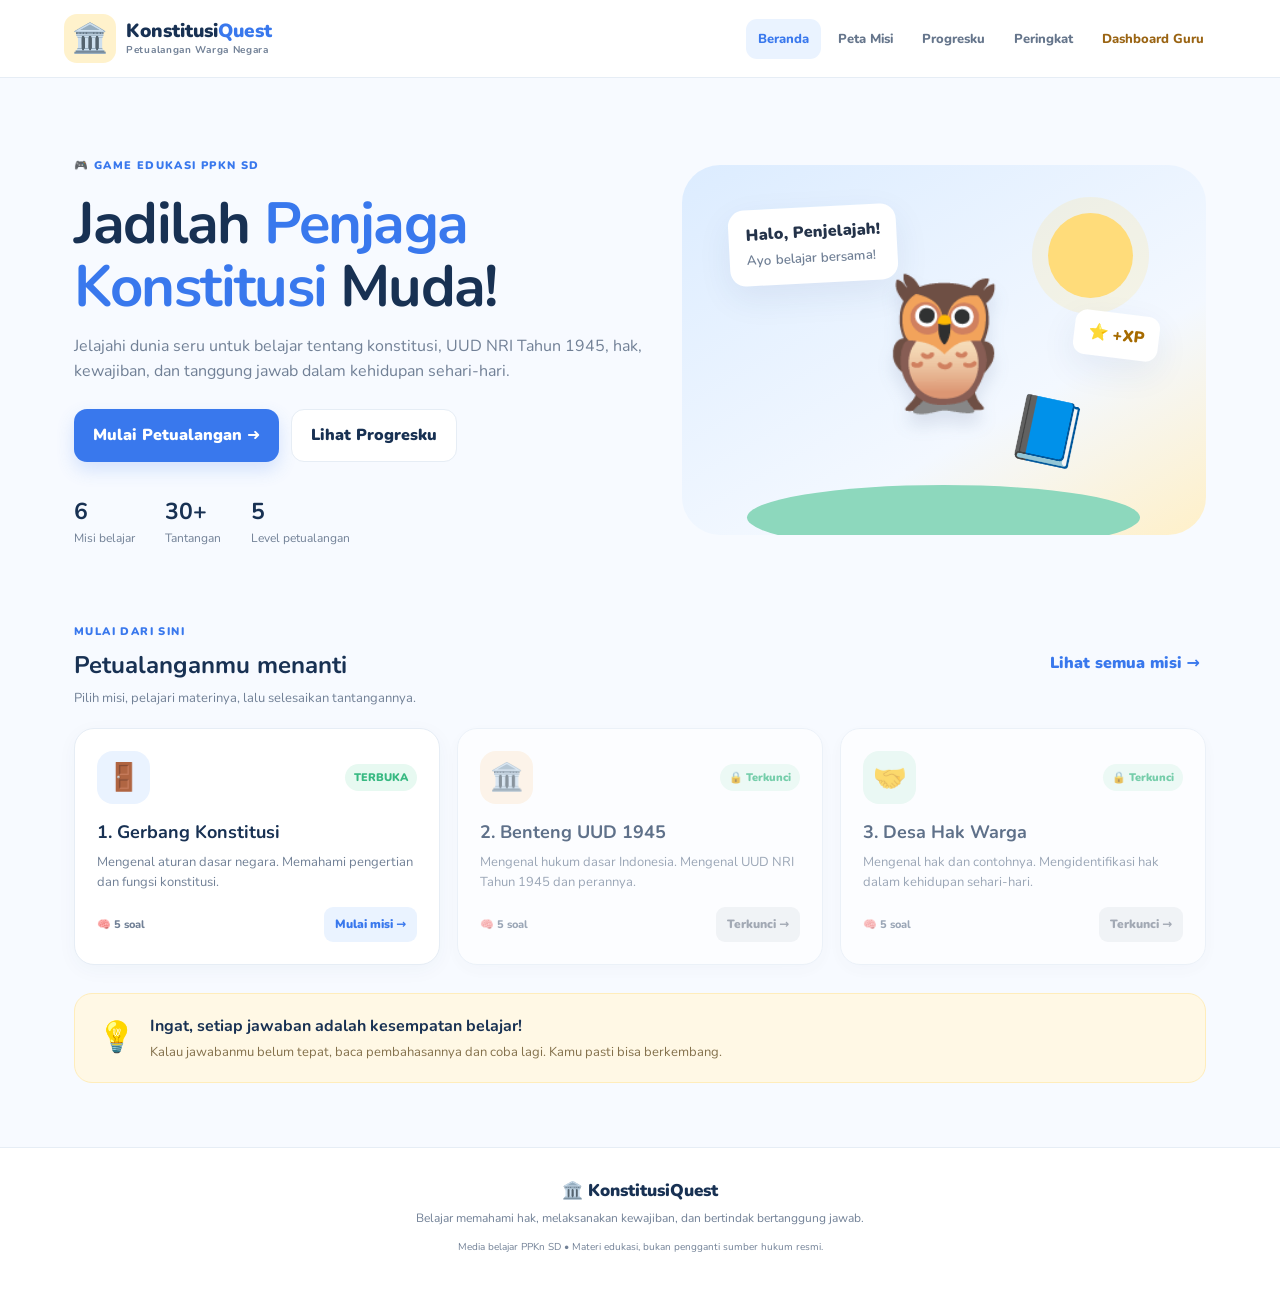
==== commit 2021742d: "Add files via upload" ====
--- a/index.html
+++ b/index.html
@@ -1,1823 +1,96 @@
-ßßß<!DOCTYPE html>
+<!DOCTYPE html>
 <html lang="id">
 <head>
-  <meta charset="UTF-8" />
-  <meta name="viewport" content="width=device-width, initial-scale=1.0" />
-  <title>ASM – Articulation Smart Mirror</title>
-
-  <!-- Bootstrap 5.3 -->
-  <link href="https://cdn.jsdelivr.net/npm/bootstrap@5.3.3/dist/css/bootstrap.min.css" rel="stylesheet" />
-  <!-- Bootstrap Icons -->
-  <link href="https://cdn.jsdelivr.net/npm/bootstrap-icons@1.11.3/font/bootstrap-icons.min.css" rel="stylesheet" />
-  <!-- Google Fonts -->
-  <link href="https://fonts.googleapis.com/css2?family=Nunito:wght@400;600;700;800;900&display=swap" rel="stylesheet" />
-
-  <style>
-    /* ===== GLOBAL ===== */
-    *, *::before, *::after { box-sizing: border-box; margin: 0; padding: 0; }
-
-    :root {
-      --blue-dark:   #1a56db;
-      --blue-mid:    #3b82f6;
-      --blue-light:  #dbeafe;
-      --green-dark:  #15803d;
-      --green-mid:   #22c55e;
-      --green-light: #dcfce7;
-      --red-dark:    #b91c1c;
-      --red-mid:     #ef4444;
-      --red-light:   #fee2e2;
-      --bg:          #f0f6ff;
-      --surface:     #ffffff;
-      --text-main:   #1e293b;
-      --text-sub:    #64748b;
-      --radius-lg:   1.25rem;
-      --shadow-sm:   0 2px 8px rgba(30,58,138,.08);
-      --shadow-md:   0 4px 20px rgba(30,58,138,.13);
-      --shadow-lg:   0 8px 40px rgba(30,58,138,.18);
-    }
-
-    html, body {
-      height: 100%;
-      font-family: 'Nunito', sans-serif;
-      background: var(--bg);
-      color: var(--text-main);
-      overflow-x: hidden;
-    }
-
-    /* ===== ANIMATED BG GRADIENT ===== */
-    body::before {
-      content: '';
-      position: fixed;
-      inset: 0;
-      background: linear-gradient(135deg, #e0ecff 0%, #f0f9ff 40%, #e8fdf1 100%);
-      z-index: -2;
-    }
-    body::after {
-      content: '';
-      position: fixed;
-      top: -200px; left: -200px;
-      width: 700px; height: 700px;
-      background: radial-gradient(circle, rgba(59,130,246,.12) 0%, transparent 70%);
-      border-radius: 50%;
-      animation: floatBg 12s ease-in-out infinite alternate;
-      z-index: -1;
-    }
-    @keyframes floatBg {
-      from { transform: translate(0, 0) scale(1); }
-      to   { transform: translate(120px, 80px) scale(1.15); }
-    }
-
-    /* ===== HEADER / LOGO ===== */
-    #asm-header {
-      background: linear-gradient(135deg, #1a56db 0%, #2563eb 60%, #1d4ed8 100%);
-      box-shadow: 0 4px 20px rgba(26,86,219,.3);
-      padding: 1rem 1.5rem;
-      position: sticky;
-      top: 0;
-      z-index: 100;
-    }
-    .logo-ring {
-      width: 52px; height: 52px;
-      border-radius: 50%;
-      background: rgba(255,255,255,.2);
-      border: 2px solid rgba(255,255,255,.4);
-      display: flex; align-items: center; justify-content: center;
-      font-size: 1.6rem;
-      box-shadow: 0 0 0 4px rgba(255,255,255,.1);
-      transition: transform .3s;
-    }
-    .logo-ring:hover { transform: rotate(15deg) scale(1.1); }
-    .logo-title { font-size: 1.6rem; font-weight: 900; color: #fff; letter-spacing: -.5px; }
-    .logo-sub   { font-size: .78rem; color: rgba(255,255,255,.75); font-weight: 600; letter-spacing: .5px; }
-    .badge-beta {
-      background: rgba(255,255,255,.2);
-      color: #fff;
-      font-size: .65rem;
-      font-weight: 700;
-      padding: .25rem .55rem;
-      border-radius: 999px;
-      letter-spacing: .5px;
-      border: 1px solid rgba(255,255,255,.3);
-    }
-
-    /* ===== LANGUAGE TOGGLE ===== */
-    .lang-toggle {
-      background: rgba(255,255,255,.15);
-      border: 1.5px solid rgba(255,255,255,.25);
-      color: #fff;
-      border-radius: 999px;
-      padding: .3rem .7rem;
-      cursor: pointer;
-      font-weight: 700;
-      font-size: .78rem;
-      display: flex;
-      align-items: center;
-      gap: .35rem;
-      transition: all .25s;
-      font-family: 'Nunito', sans-serif;
-      white-space: nowrap;
-    }
-    .lang-toggle:hover {
-      background: rgba(255,255,255,.28);
-      transform: scale(1.05);
-      box-shadow: 0 2px 8px rgba(0,0,0,.15);
-    }
-    .lang-toggle:active { transform: scale(.95); }
-    .lang-flag { font-size: 1rem; line-height: 1; }
-
-    /* ===== MAIN LAYOUT ===== */
-    #asm-main {
-      max-width: 1280px;
-      margin: 0 auto;
-      padding: 1.5rem 1rem 2rem;
-    }
-
-    /* ===== CARD BASE ===== */
-    .asm-card {
-      background: var(--surface);
-      border-radius: var(--radius-lg);
-      box-shadow: var(--shadow-md);
-      border: 1px solid rgba(30,58,138,.06);
-      transition: box-shadow .3s;
-    }
-    .asm-card:hover { box-shadow: var(--shadow-lg); }
-
-    /* ===== CAMERA PANEL ===== */
-    #camera-panel {
-      position: relative;
-      background: #0f172a;
-      border-radius: var(--radius-lg);
-      overflow: hidden;
-      box-shadow: var(--shadow-lg);
-      border: 3px solid rgba(59,130,246,.25);
-      aspect-ratio: 4/3;
-      min-height: 320px;
-    }
-    #video-el {
-      width: 100%; height: 100%;
-      object-fit: cover;
-      transform: scaleX(-1);   /* MIRROR MODE */
-      display: block;
-      border-radius: calc(var(--radius-lg) - 3px);
-    }
-    /* Overlay: camera off placeholder */
-    #cam-placeholder {
-      position: absolute; inset: 0;
-      display: flex; flex-direction: column;
-      align-items: center; justify-content: center;
-      gap: 1rem;
-      background: linear-gradient(135deg, #0f172a, #1e3a5f);
-      color: rgba(255,255,255,.6);
-      font-size: .95rem;
-      font-weight: 600;
-      z-index: 5;
-      transition: opacity .5s;
-    }
-    #cam-placeholder i { font-size: 3.5rem; color: rgba(59,130,246,.6); }
-    #cam-placeholder.hidden { opacity: 0; pointer-events: none; }
-
-    /* Camera corner decoration */
-    .cam-corner {
-      position: absolute;
-      width: 22px; height: 22px;
-      border-color: rgba(59,130,246,.7);
-      border-style: solid;
-      z-index: 10;
-      pointer-events: none;
-    }
-    .cam-corner.tl { top: 10px; left: 10px;  border-width: 3px 0 0 3px; border-radius: 4px 0 0 0; }
-    .cam-corner.tr { top: 10px; right: 10px; border-width: 3px 3px 0 0; border-radius: 0 4px 0 0; }
-    .cam-corner.bl { bottom: 10px; left: 10px;  border-width: 0 0 3px 3px; border-radius: 0 0 0 4px; }
-    .cam-corner.br { bottom: 10px; right: 10px; border-width: 0 3px 3px 0; border-radius: 0 0 4px 0; }
-
-    /* REC badge */
-    #rec-badge {
-      position: absolute; top: 14px; left: 50%; transform: translateX(-50%);
-      background: rgba(239,68,68,.9);
-      color: #fff; font-size: .7rem; font-weight: 800;
-      padding: .2rem .65rem;
-      border-radius: 999px;
-      display: flex; align-items: center; gap: .3rem;
-      z-index: 10;
-      opacity: 0; transition: opacity .3s;
-      letter-spacing: .5px;
-    }
-    #rec-badge.active { opacity: 1; }
-    #rec-badge .dot {
-      width: 7px; height: 7px; border-radius: 50%;
-      background: #fff;
-      animation: blink 1s infinite;
-    }
-    @keyframes blink { 0%,100%{opacity:1} 50%{opacity:.2} }
-
-    /* Mirror label */
-    .mirror-label {
-      position: absolute; bottom: 12px; right: 14px;
-      font-size: .65rem; font-weight: 700; color: rgba(255,255,255,.5);
-      letter-spacing: 1px; z-index: 10;
-      display: flex; align-items: center; gap: .3rem;
-    }
-
-    /* ===== SENTENCE PANEL ===== */
-    .section-label {
-      font-size: .72rem; font-weight: 800; letter-spacing: 1px;
-      text-transform: uppercase; color: var(--blue-dark);
-      display: flex; align-items: center; gap: .4rem;
-      margin-bottom: .5rem;
-    }
-    .section-label::after {
-      content: ''; flex: 1; height: 2px;
-      background: linear-gradient(90deg, var(--blue-light), transparent);
-      border-radius: 2px;
-    }
-
-    #sentence-display {
-      font-size: clamp(1.1rem, 2.5vw, 1.55rem);
-      font-weight: 700;
-      line-height: 1.6;
-      color: var(--text-main);
-      letter-spacing: .2px;
-      min-height: 60px;
-    }
-    #sentence-display .word {
-      display: inline-block;
-      padding: 0 2px;
-      border-radius: 4px;
-      transition: background .3s, color .3s;
-      cursor: default;
-    }
-    #sentence-display .word.correct  { background: var(--green-light); color: var(--green-dark); }
-    #sentence-display .word.wrong    { background: var(--red-light);   color: var(--red-dark);   text-decoration: underline wavy var(--red-mid); }
-    #sentence-display .word.current  { background: var(--blue-light);  color: var(--blue-dark);  }
-
-    .sentence-meta {
-      font-size: .78rem; color: var(--text-sub); font-weight: 600;
-      display: flex; align-items: center; gap: 1rem; flex-wrap: wrap;
-    }
-
-    /* ===== TRANSCRIPT PANEL ===== */
-    #transcript-box {
-      min-height: 72px;
-      background: #f8faff;
-      border: 1.5px solid var(--blue-light);
-      border-radius: .75rem;
-      padding: .85rem 1.1rem;
-      font-size: 1rem;
-      font-weight: 600;
-      color: var(--text-main);
-      line-height: 1.6;
-      transition: border-color .3s, box-shadow .3s;
-      position: relative;
-    }
-    #transcript-box.listening {
-      border-color: var(--blue-mid);
-      box-shadow: 0 0 0 3px rgba(59,130,246,.12);
-      animation: listenPulse 2s ease-in-out infinite;
-    }
-    @keyframes listenPulse {
-      0%,100% { box-shadow: 0 0 0 3px rgba(59,130,246,.12); }
-      50%      { box-shadow: 0 0 0 6px rgba(59,130,246,.22); }
-    }
-    #transcript-placeholder {
-      color: var(--text-sub); font-style: italic; font-weight: 400;
-      display: flex; align-items: center; gap: .5rem;
-    }
-
-    /* Audio waves animation */
-    .audio-wave {
-      display: flex; align-items: flex-end; gap: 3px; height: 20px;
-    }
-    .audio-wave span {
-      width: 4px; border-radius: 2px;
-      background: var(--blue-mid);
-      animation: wave 1s ease-in-out infinite;
-    }
-    .audio-wave span:nth-child(1) { height: 8px;  animation-delay: 0s; }
-    .audio-wave span:nth-child(2) { height: 16px; animation-delay: .1s; }
-    .audio-wave span:nth-child(3) { height: 12px; animation-delay: .2s; }
-    .audio-wave span:nth-child(4) { height: 20px; animation-delay: .3s; }
-    .audio-wave span:nth-child(5) { height: 10px; animation-delay: .4s; }
-    @keyframes wave {
-      0%,100% { transform: scaleY(1); }
-      50%      { transform: scaleY(.3); }
-    }
-
-    /* ===== STATUS PANEL ===== */
-    #status-ring {
-      width: 90px; height: 90px;
-      border-radius: 50%;
-      display: flex; align-items: center; justify-content: center;
-      font-size: 2.4rem;
-      transition: all .5s cubic-bezier(.34,1.56,.64,1);
-      flex-shrink: 0;
-      background: #f1f5f9;
-      border: 3px solid #e2e8f0;
-      box-shadow: 0 2px 12px rgba(0,0,0,.08);
-    }
-    #status-ring.idle    { background: #f1f5f9; border-color: #e2e8f0; }
-    #status-ring.listen  { background: var(--blue-light); border-color: var(--blue-mid); box-shadow: 0 0 0 6px rgba(59,130,246,.15); animation: ringPulse 1.5s infinite; }
-    #status-ring.correct { background: var(--green-light); border-color: var(--green-mid); box-shadow: 0 0 0 8px rgba(34,197,94,.2); animation: ringBounce .5s; }
-    #status-ring.wrong   { background: var(--red-light);   border-color: var(--red-mid);   box-shadow: 0 0 0 8px rgba(239,68,68,.2);  animation: ringShake .4s; }
-    @keyframes ringPulse  { 0%,100%{transform:scale(1)} 50%{transform:scale(1.06)} }
-    @keyframes ringBounce { 0%{transform:scale(.8)} 60%{transform:scale(1.15)} 100%{transform:scale(1)} }
-    @keyframes ringShake  { 0%,100%{transform:translateX(0)} 20%,60%{transform:translateX(-6px)} 40%,80%{transform:translateX(6px)} }
-
-    #status-message { font-size: 1rem; font-weight: 700; line-height: 1.4; }
-    #status-message.correct { color: var(--green-dark); }
-    #status-message.wrong   { color: var(--red-dark); }
-    #status-message.idle    { color: var(--text-sub); }
-    #status-message.listen  { color: var(--blue-dark); }
-
-    #accuracy-bar-wrap { display: none; }
-    #accuracy-bar-wrap.show { display: block; }
-    .accuracy-track {
-      height: 10px; border-radius: 999px;
-      background: #e2e8f0; overflow: hidden;
-    }
-    .accuracy-fill {
-      height: 100%; border-radius: 999px;
-      transition: width 1s ease, background .5s;
-    }
-
-    /* ===== CONTROL BUTTONS ===== */
-    .btn-asm {
-      border: none; outline: none; cursor: pointer;
-      font-family: 'Nunito', sans-serif;
-      font-weight: 800;
-      font-size: .92rem;
-      border-radius: .75rem;
-      padding: .72rem 1.5rem;
-      display: inline-flex; align-items: center; gap: .5rem;
-      transition: all .25s cubic-bezier(.34,1.56,.64,1);
-      letter-spacing: .2px;
-      position: relative;
-      overflow: hidden;
-    }
-    .btn-asm::after {
-      content: '';
-      position: absolute; inset: 0;
-      background: rgba(255,255,255,0);
-      transition: background .2s;
-    }
-    .btn-asm:hover::after { background: rgba(255,255,255,.15); }
-    .btn-asm:active { transform: scale(.95); }
-
-    .btn-start  { background: linear-gradient(135deg, #1a56db, #3b82f6); color: #fff; box-shadow: 0 4px 15px rgba(26,86,219,.35); }
-    .btn-start:hover  { transform: translateY(-2px) scale(1.02); box-shadow: 0 6px 20px rgba(26,86,219,.45); }
-    .btn-stop   { background: linear-gradient(135deg, #dc2626, #ef4444); color: #fff; box-shadow: 0 4px 15px rgba(220,38,38,.35); }
-    .btn-stop:hover   { transform: translateY(-2px) scale(1.02); box-shadow: 0 6px 20px rgba(220,38,38,.45); }
-    .btn-repeat { background: linear-gradient(135deg, #15803d, #22c55e); color: #fff; box-shadow: 0 4px 15px rgba(21,128,61,.35); }
-    .btn-repeat:hover { transform: translateY(-2px) scale(1.02); box-shadow: 0 6px 20px rgba(21,128,61,.45); }
-    .btn-next   { background: linear-gradient(135deg, #7c3aed, #a78bfa); color: #fff; box-shadow: 0 4px 15px rgba(124,58,237,.35); }
-    .btn-next:hover   { transform: translateY(-2px) scale(1.02); box-shadow: 0 6px 20px rgba(124,58,237,.45); }
-
-    .btn-asm:disabled {
-      opacity: .45; cursor: not-allowed;
-      transform: none !important; box-shadow: none !important;
-    }
-    .btn-asm:disabled::after { display: none; }
-
-    /* ===== SENTENCE NAVIGATOR ===== */
-    .sentence-nav-btn {
-      width: 32px; height: 32px; border-radius: 50%;
-      border: 2px solid var(--blue-light);
-      background: #fff; color: var(--blue-dark);
-      display: flex; align-items: center; justify-content: center;
-      cursor: pointer; font-size: .85rem;
-      transition: all .2s;
-    }
-    .sentence-nav-btn:hover { background: var(--blue-light); }
-
-    /* ===== HISTORY TABLE ===== */
-    #history-section { display: none; }
-    #history-section.show { display: block; }
-    .history-table-wrap {
-      max-height: 220px; overflow-y: auto;
-      border-radius: .75rem;
-      border: 1px solid var(--blue-light);
-    }
-    .history-table-wrap::-webkit-scrollbar { width: 6px; }
-    .history-table-wrap::-webkit-scrollbar-track { background: #f1f5f9; }
-    .history-table-wrap::-webkit-scrollbar-thumb { background: var(--blue-light); border-radius: 3px; }
-    #history-table th { background: var(--blue-dark); color: #fff; font-size: .8rem; font-weight: 700; letter-spacing: .3px; position: sticky; top: 0; }
-    #history-table td { font-size: .82rem; vertical-align: middle; }
-
-    /* ===== TIPS PANEL ===== */
-    .tip-card {
-      border-radius: .75rem;
-      padding: .7rem 1rem;
-      font-size: .83rem;
-      font-weight: 600;
-      display: flex; align-items: flex-start; gap: .6rem;
-      border-left: 4px solid;
-    }
-    .tip-card.blue  { background: var(--blue-light);  border-color: var(--blue-mid);  color: #1e40af; }
-    .tip-card.green { background: var(--green-light); border-color: var(--green-mid); color: var(--green-dark); }
-
-    /* ===== PROGRESS RING SVG ===== */
-    #progress-ring-svg { transform: rotate(-90deg); }
-    #progress-ring-circle {
-      stroke-dasharray: 220;
-      stroke-dashoffset: 220;
-      transition: stroke-dashoffset 1s ease;
-    }
-
-    /* ===== FOOTER ===== */
-    #asm-footer {
-      background: linear-gradient(135deg, #1a56db, #1d4ed8);
-      color: rgba(255,255,255,.75);
-      font-size: .78rem; font-weight: 600;
-      text-align: center;
-      padding: .85rem 1rem;
-      letter-spacing: .3px;
-    }
-    #asm-footer span { color: #fff; font-weight: 800; }
-
-    /* ===== PERMISSION OVERLAY ===== */
-    #perm-overlay {
-      position: fixed; inset: 0;
-      background: rgba(15,23,42,.88);
-      backdrop-filter: blur(8px);
-      z-index: 9999;
-      display: flex; align-items: center; justify-content: center;
-      padding: 1rem;
-    }
-    #perm-overlay.hidden { display: none; }
-    .perm-card {
-      background: #fff; border-radius: 1.5rem;
-      padding: 2.5rem 2rem; max-width: 440px; width: 100%;
-      text-align: center; box-shadow: 0 20px 60px rgba(0,0,0,.4);
-    }
-    .perm-icon { font-size: 3.5rem; margin-bottom: 1rem; }
-    .perm-card h2 { font-size: 1.5rem; font-weight: 900; color: var(--text-main); margin-bottom: .5rem; }
-    .perm-card p  { font-size: .9rem; color: var(--text-sub); font-weight: 500; margin-bottom: 1.5rem; line-height: 1.6; }
-    .btn-perm {
-      background: linear-gradient(135deg, #1a56db, #3b82f6);
-      color: #fff; border: none;
-      font-family: 'Nunito', sans-serif; font-weight: 800;
-      font-size: 1rem; padding: .85rem 2rem;
-      border-radius: .85rem; cursor: pointer;
-      width: 100%; transition: transform .2s, box-shadow .2s;
-      box-shadow: 0 4px 15px rgba(26,86,219,.35);
-    }
-    .btn-perm:hover { transform: translateY(-2px); box-shadow: 0 8px 25px rgba(26,86,219,.45); }
-
-    /* ===== TOAST NOTIFICATION ===== */
-    #toast-container {
-      position: fixed; top: 80px; right: 1rem; z-index: 9998;
-      display: flex; flex-direction: column; gap: .5rem;
-    }
-    .toast-msg {
-      background: #fff; border-radius: .85rem;
-      padding: .75rem 1.2rem;
-      font-size: .85rem; font-weight: 700;
-      box-shadow: var(--shadow-lg);
-      border-left: 4px solid var(--blue-mid);
-      animation: slideIn .3s, fadeOut .4s 2.6s forwards;
-      max-width: 300px;
-      display: flex; align-items: center; gap: .5rem;
-    }
-    @keyframes slideIn { from{ transform:translateX(100%); opacity:0 } to{ transform:translateX(0); opacity:1 } }
-    @keyframes fadeOut { to{ opacity:0; transform:translateX(100%) } }
-
-    /* ===== LOADING SPINNER ===== */
-    .spinner {
-      width: 18px; height: 18px;
-      border: 3px solid rgba(255,255,255,.3);
-      border-top-color: #fff;
-      border-radius: 50%;
-      animation: spin .7s linear infinite;
-    }
-    @keyframes spin { to{ transform:rotate(360deg) } }
-
-    /* ===== ASM 2.0: learner profile & parent/teacher dashboard ===== */
-    .asm-field { width:100%; border:1.5px solid #dbeafe; border-radius:.7rem; padding:.65rem .8rem; font:700 .9rem 'Nunito',sans-serif; color:var(--text-main); background:#fff; }
-    .asm-field:focus { outline:3px solid rgba(59,130,246,.16); border-color:var(--blue-mid); }
-    .asm-action { border:1px solid #bfdbfe; border-radius:.7rem; padding:.55rem .85rem; background:#eff6ff; color:#1d4ed8; font:800 .82rem 'Nunito',sans-serif; }
-    .asm-action.danger { background:#fff1f2; color:#be123c; border-color:#fecdd3; }
-    .dash-stat { background:#f8fbff; border:1px solid #e2e8f0; border-radius:.85rem; padding:.8rem; height:100%; }
-    .dash-stat strong { display:block; font-size:1.35rem; color:var(--blue-dark); }
-    .history-table-wrap { max-height:320px; }
-    #history-table td { overflow-wrap:anywhere; }
-    .helper-note { font-size:.78rem; color:var(--text-sub); line-height:1.5; }
-    @media (prefers-reduced-motion: reduce) { *, *::before, *::after { animation-duration:.01ms !important; transition-duration:.01ms !important; scroll-behavior:auto !important; } }
-
-    /* ===== RESPONSIVE ===== */
-    @media (max-width: 767px) {
-      #asm-main { padding: 1rem .75rem 1.5rem; }
-      .logo-title { font-size: 1.3rem; }
-      #sentence-display { font-size: 1.1rem; }
-      #status-ring { width: 72px; height: 72px; font-size: 1.9rem; }
-    }
-  </style>
+  <meta charset="UTF-8">
+  <meta name="viewport" content="width=device-width, initial-scale=1">
+  <meta name="description" content="Konstitusi Quest — game edukasi PPKn untuk siswa sekolah dasar.">
+  <title>Konstitusi Quest | Petualangan Warga Negara</title>
+  <link rel="stylesheet" href="style.css">
 </head>
 <body>
+  <header class="topbar">
+    <a class="brand" href="#" onclick="showPage('home');return false;"><span class="brand-mark">🏛️</span><span>Konstitusi<span class="brand-accent">Quest</span><small>Petualangan Warga Negara</small></span></a>
+    <nav>
+      <button class="nav-btn active" data-page="home" onclick="showPage('home')">Beranda</button>
+      <button class="nav-btn" data-page="missions" onclick="showPage('missions')">Peta Misi</button>
+      <button class="nav-btn" data-page="student" onclick="showPage('student')">Progresku</button>
+      <button class="nav-btn" data-page="leaderboard" onclick="showPage('leaderboard')">Peringkat</button>
+      <button class="nav-btn teacher-nav" data-page="teacher" onclick="showPage('teacher')">Dashboard Guru</button>
+    </nav>
+  </header>
 
-<!-- ===================== PERMISSION OVERLAY ===================== -->
-<div id="perm-overlay">
-  <div class="perm-card">
-    <div class="perm-icon">📷</div>
-    <h2 data-i18n="perm.welcome">Selamat Datang di ASM</h2>
-    <p data-i18n="perm.body">
-      Aplikasi ini membutuhkan akses <strong>Kamera</strong> dan <strong>Mikrofon</strong>
-      untuk menjalankan fitur Smart Mirror dan pengenalan suara.<br><br>
-      Klik tombol di bawah untuk memberikan izin akses.
-    </p>
-    <div id="perm-status" class="mb-3" style="font-size:.85rem;color:#64748b;font-weight:600;min-height:22px;"></div>
-    <button class="btn-perm" id="btn-grant-perm">
-      <i class="bi bi-shield-lock-fill me-2"></i><span data-i18n="perm.grant_btn">Izinkan Kamera & Mikrofon</span>
-    </button>
-    </p>
-  </div>
-</div>
+  <main>
+    <section id="page-home" class="page active">
+      <div class="hero">
+        <div class="hero-copy">
+          <div class="eyebrow">🎮 GAME EDUKASI PPKn SD</div>
+          <h1>Jadilah <span>Penjaga Konstitusi</span> Muda!</h1>
+          <p>Jelajahi dunia seru untuk belajar tentang konstitusi, UUD NRI Tahun 1945, hak, kewajiban, dan tanggung jawab dalam kehidupan sehari-hari.</p>
+          <div class="hero-actions">
+            <button class="btn btn-primary" onclick="showPage('missions')">Mulai Petualangan <span>➜</span></button>
+            <button class="btn btn-secondary" onclick="showPage('student')">Lihat Progresku</button>
+          </div>
+          <div class="hero-stats"><div><strong>6</strong><span>Misi belajar</span></div><div><strong>30+</strong><span>Tantangan</span></div><div><strong>5</strong><span>Level petualangan</span></div></div>
+        </div>
+        <div class="hero-art"><div class="sun"></div><div class="floating-card card-one">⭐ +XP</div><div class="mascot">🦉</div><div class="book">📘</div><div class="speech">Halo, Penjelajah!<br><small>Ayo belajar bersama!</small></div><div class="island"></div></div>
+      </div>
+      <div class="section-heading"><div><span class="eyebrow">MULAI DARI SINI</span><h2>Petualanganmu menanti</h2><p>Pilih misi, pelajari materinya, lalu selesaikan tantangannya.</p></div><button class="text-button" onclick="showPage('missions')">Lihat semua misi →</button></div>
+      <div id="home-missions" class="mission-grid"></div>
+      <div class="tip-banner"><div class="tip-icon">💡</div><div><strong>Ingat, setiap jawaban adalah kesempatan belajar!</strong><p>Kalau jawabanmu belum tepat, baca pembahasannya dan coba lagi. Kamu pasti bisa berkembang.</p></div></div>
+    </section>
 
-<!-- ===================== TOAST CONTAINER ===================== -->
-<div id="toast-container"></div>
+    <section id="page-missions" class="page">
+      <div class="page-intro"><span class="eyebrow">PETA PETUALANGAN</span><h1>Enam Misi Penjaga Konstitusi</h1><p>Selesaikan misi secara berurutan untuk mengumpulkan XP dan membuka lencana.</p></div>
+      <div class="progress-strip"><div><strong id="mission-count">0 dari 6 misi selesai</strong><span>Perjalananmu menjadi Penjaga Konstitusi Muda</span></div><div class="progress-track"><span id="overall-progress"></span></div></div>
+      <div id="mission-grid" class="mission-grid"></div>
+    </section>
 
-<!-- ===================== HEADER ===================== -->
-<header id="asm-header">
-  <div class="d-flex align-items-center gap-3 flex-wrap">
-    <div class="logo-ring">🪞</div>
-    <div>
-      <div class="d-flex align-items-center gap-2">
-        <span class="logo-title">ASM</span>
-        <span class="badge-beta">BETA</span>
+    <section id="page-quiz" class="page">
+      <button class="back-link" onclick="showPage('missions')">← Kembali ke peta misi</button>
+      <div class="quiz-shell">
+        <div class="quiz-top"><span id="quiz-mission-tag" class="eyebrow">MISI 1</span><span id="quiz-question-count">Soal 1 dari 5</span></div>
+        <div class="progress-track quiz-progress"><span id="quiz-progress"></span></div>
+        <div id="quiz-content"></div>
       </div>
-      <div class="logo-sub">Articulation Smart Mirror</div>
-    </div>
-    <div class="ms-auto d-flex align-items-center gap-2 flex-wrap">
-      <div class="d-flex align-items-center gap-1 px-3 py-1 rounded-pill" style="background:rgba(255,255,255,.15);font-size:.8rem;color:#fff;font-weight:700;">
-        <i class="bi bi-mortarboard-fill"></i>
-        <span data-i18n="header.tagline">Latihan Membaca</span>
+    </section>
+
+    <section id="page-result" class="page">
+      <div class="result-card">
+        <div id="result-emoji" class="result-emoji">🎉</div>
+        <span class="eyebrow">MISI SELESAI</span>
+        <h1 id="result-title">Kerja bagus!</h1>
+        <p id="result-message">Kamu telah menyelesaikan tantangan.</p>
+        <div class="score-circle"><strong id="result-score">0</strong><span>SKOR</span></div>
+        <div class="result-stats"><div><strong id="result-correct">0/0</strong><span>Jawaban benar</span></div><div><strong id="result-xp">+0 XP</strong><span>XP didapat</span></div><div><strong id="result-badge">—</strong><span>Lencana</span></div></div>
+        <div id="result-review" class="review-list"></div>
+        <div class="hero-actions centered"><button class="btn btn-primary" onclick="showPage('missions')">Pilih Misi Berikutnya →</button><button class="btn btn-secondary" onclick="showPage('student')">Lihat Progresku</button></div>
       </div>
-      <button id="lang-toggle" class="lang-toggle" title="Ganti Bahasa / Switch Language">
-        <span class="lang-flag">🇮🇩</span>
-        <span id="lang-label">ID</span>
-      </button>
-      <div id="header-status" class="d-flex align-items-center gap-1 px-3 py-1 rounded-pill" style="background:rgba(255,255,255,.1);font-size:.78rem;color:rgba(255,255,255,.8);font-weight:600;">
-        <span id="header-status-dot" style="width:8px;height:8px;border-radius:50%;background:#94a3b8;display:inline-block;transition:background .3s;"></span>
-        <span id="header-status-text">Menunggu Izin</span>
-      </div>
-    </div>
-  </div>
-</header>
+    </section>
 
-<!-- ===================== MAIN ===================== -->
-<main id="asm-main">
-  <div class="row g-3">
+    <section id="page-student" class="page">
+      <div class="page-intro"><span class="eyebrow">DASHBOARD SISWA</span><h1>Halo, Penjelajah! 👋</h1><p>Perjalanan kecilmu hari ini adalah langkah besar untuk belajar menjadi warga negara yang bertanggung jawab.</p></div>
+      <div class="profile-panel"><div class="avatar">🦉</div><div class="profile-info"><label for="student-name">Nama tampilan</label><div class="name-edit"><input id="student-name" maxlength="30" placeholder="Tulis nama panggilanmu"><button class="btn btn-small btn-primary" onclick="saveName()">Simpan</button></div><strong id="student-level">Penjelajah Konstitusi</strong><span id="student-xp">0 XP terkumpul</span></div><div class="level-medal">🏅<small>LEVEL</small><strong id="level-number">1</strong></div></div>
+      <div class="dashboard-grid"><div class="stat-card"><span class="stat-icon">🗺️</span><strong id="student-completed">0/6</strong><span>Misi selesai</span></div><div class="stat-card"><span class="stat-icon">⭐</span><strong id="student-total-score">0%</strong><span>Rata-rata skor</span></div><div class="stat-card"><span class="stat-icon">🎖️</span><strong id="student-badges">0</strong><span>Lencana</span></div></div>
+      <div class="section-heading"><div><h2>Catatan perjalanan</h2><p>Hasil terbaikmu di setiap misi.</p></div></div>
+      <div id="student-history" class="history-list"></div>
+      <div class="tip-banner"><div class="tip-icon">🌱</div><div><strong>Belajar itu proses, bukan perlombaan.</strong><p>Ulangi misi untuk melatih pemahamanmu. Skor terbaikmu akan tetap tercatat.</p></div></div>
+    </section>
 
-    <!-- ── LEFT COLUMN: Camera ── -->
-    <div class="col-lg-5 col-12">
+    <section id="page-leaderboard" class="page">
+      <div class="page-intro"><span class="eyebrow">PAPAN PENCAPAIAN</span><h1>Hall of Explorers 🏆</h1><p>Apresiasi untuk semangat belajar dan pencapaian. Setiap orang punya kesempatan untuk berkembang!</p></div>
+      <div class="leaderboard-card"><div class="leaderboard-head"><div><h2>Peringkat petualang</h2><p>Contoh peringkat pada perangkat ini</p></div><span class="pill">⭐ Berdasarkan XP</span></div><div id="leaderboard-list"></div><p class="small-note">Peringkat ini merupakan demo lokal. Untuk leaderboard bersama antarsiswa, hubungkan website ke backend dan database.</p></div>
+    </section>
 
-      <!-- Camera Preview -->
-      <div id="camera-panel">
-        <div class="cam-corner tl"></div>
-        <div class="cam-corner tr"></div>
-        <div class="cam-corner bl"></div>
-        <div class="cam-corner br"></div>
+    <section id="page-teacher" class="page">
+      <div class="page-intro"><span class="eyebrow">RUANG GURU</span><h1>Dashboard Guru 📊</h1><p>Pantau hasil latihan pada perangkat ini dan gunakan data contoh untuk mengenal fitur dashboard.</p></div>
+      <div class="demo-warning">ℹ️ Mode demo: data tersimpan di browser yang sedang digunakan. Ini belum merupakan sistem kelas online dengan database bersama.</div>
+      <div class="dashboard-grid teacher-stats"><div class="stat-card"><span class="stat-icon">👩‍🎓</span><strong id="teacher-student-count">1</strong><span>Profil lokal</span></div><div class="stat-card"><span class="stat-icon">📝</span><strong id="teacher-attempt-count">0</strong><span>Percobaan kuis</span></div><div class="stat-card"><span class="stat-icon">📈</span><strong id="teacher-average">0%</strong><span>Rata-rata skor</span></div></div>
+      <div class="teacher-panel"><div class="section-heading"><div><h2>Ringkasan hasil per misi</h2><p>Gunakan hasil ini untuk menentukan materi yang perlu diulas kembali.</p></div><button class="btn btn-secondary btn-small" onclick="exportCSV()">Unduh laporan CSV</button></div><div id="teacher-mission-results"></div></div>
+      <div class="teacher-panel"><h2>Materi pembelajaran</h2><p>Enam misi mengikuti urutan materi dari pengenalan konstitusi hingga sikap bertanggung jawab.</p><div id="teacher-material-list" class="material-list"></div></div>
+    </section>
+  </main>
 
-        <div id="rec-badge"><span class="dot"></span><span data-i18n="cam.recording">SEDANG MENDENGARKAN</span></div>
-
-        <div id="cam-placeholder">
-          <i class="bi bi-camera-video-off-fill"></i>
-          <span data-i18n="cam.off">Kamera Tidak Aktif</span>
-          <span style="font-size:.78rem;opacity:.6;" data-i18n="cam.hint">Izinkan akses kamera untuk melanjutkan</span>
-        </div>
-
-        <video id="video-el" autoplay muted playsinline></video>
-
-        <div class="mirror-label">
-          <i class="bi bi-symmetry-horizontal"></i> <span data-i18n="cam.mirror">MIRROR MODE</span>
-        </div>
-      </div>
-
-      <!-- Tips -->
-      <div class="mt-3 d-flex flex-column gap-2">
-        <div class="tip-card blue">
-          <span style="font-size:1.1rem;">💡</span>
-          <span data-i18n="tip.position">Posisikan wajah di tengah kamera dan pastikan ruangan cukup terang.</span>
-        </div>
-        <div class="tip-card green">
-          <span style="font-size:1.1rem;">🎤</span>
-          <span data-i18n="tip.speak">Ucapkan kalimat dengan jelas dan tidak terlalu cepat untuk hasil terbaik.</span>
-        </div>
-      </div>
-
-      <!-- Session Stats -->
-      <div class="asm-card mt-3 p-3">
-        <div class="section-label"><i class="bi bi-bar-chart-fill"></i> <span data-i18n="stats.title">Statistik Sesi</span></div>
-        <div class="row g-2 text-center">
-          <div class="col-4">
-            <div style="font-size:1.6rem;font-weight:900;color:var(--blue-dark);" id="stat-total">0</div>
-            <div style="font-size:.72rem;color:var(--text-sub);font-weight:700;" data-i18n="stats.total">Total Percobaan</div>
-          </div>
-          <div class="col-4">
-            <div style="font-size:1.6rem;font-weight:900;color:var(--green-dark);" id="stat-correct">0</div>
-            <div style="font-size:.72rem;color:var(--text-sub);font-weight:700;" data-i18n="stats.correct">Benar</div>
-          </div>
-          <div class="col-4">
-            <div style="font-size:1.6rem;font-weight:900;color:var(--red-dark);" id="stat-wrong">0</div>
-            <div style="font-size:.72rem;color:var(--text-sub);font-weight:700;" data-i18n="stats.wrong">Perlu Diulang</div>
-          </div>
-        </div>
-        <!-- Accuracy progress -->
-        <div class="mt-2">
-          <div class="d-flex justify-content-between align-items-center mb-1">
-            <span style="font-size:.75rem;font-weight:700;color:var(--text-sub);" data-i18n="stats.accuracy">Akurasi Sesi</span>
-            <span id="session-accuracy-pct" style="font-size:.78rem;font-weight:800;color:var(--blue-dark);">0%</span>
-          </div>
-          <div class="accuracy-track">
-            <div class="accuracy-fill" id="session-accuracy-bar" style="width:0%;background:var(--blue-mid);"></div>
-          </div>
-        </div>
-      </div>
-    </div>
-
-    <!-- ── RIGHT COLUMN: Content ── -->
-    <div class="col-lg-7 col-12 d-flex flex-column gap-3">
-
-      <!-- Sentence Panel -->
-      <div class="asm-card p-3 p-md-4">
-        <div class="d-flex align-items-center justify-content-between mb-2">
-          <div class="section-label mb-0 me-3" style="flex:1"><i class="bi bi-book-fill"></i> <span data-i18n="sentence.title">Kalimat yang Harus Dibaca</span></div>
-          <div class="d-flex align-items-center gap-2">
-            <button type="button" aria-label="Kalimat sebelumnya" class="sentence-nav-btn" id="btn-prev-sentence" data-i18n-title="sentence.prev">
-              <i class="bi bi-chevron-left"></i>
-            </button>
-            <span id="sentence-counter" style="font-size:.78rem;font-weight:800;color:var(--text-sub);white-space:nowrap;">1 / 10</span>
-            <button type="button" aria-label="Kalimat berikutnya" class="sentence-nav-btn" id="btn-next-sentence" data-i18n-title="sentence.next">
-              <i class="bi bi-chevron-right"></i>
-            </button>
-          </div>
-        </div>
-
-        <div id="sentence-display" class="mb-2">
-          <!-- Words rendered by JS -->
-          <span style="color:var(--text-sub);font-style:italic;font-weight:400;" data-i18n="sentence.loading">Memuat kalimat...</span>
-        </div>
-
-        <div class="sentence-meta">
-          <span id="sentence-title-badge" class="px-2 py-1 rounded-pill"
-            style="background:var(--blue-light);color:var(--blue-dark);font-size:.72rem;font-weight:800;">
-            —
-          </span>
-          <span><i class="bi bi-alphabet" style="color:var(--blue-mid);"></i>
-            <span id="word-count">0</span> <span data-i18n="sentence.words">kata</span></span>
-        </div>
-      </div>
-
-      <!-- Transcript Panel -->
-      <div class="asm-card p-3 p-md-4">
-        <div class="d-flex align-items-center justify-content-between mb-2">
-          <div class="section-label mb-0" style="flex:1"><i class="bi bi-mic-fill"></i> <span data-i18n="transcript.title">Hasil Transkrip Suara</span></div>
-          <div id="audio-wave-wrap" style="display:none;">
-            <div class="audio-wave">
-              <span></span><span></span><span></span><span></span><span></span>
-            </div>
-          </div>
-        </div>
-        <div id="transcript-box">
-          <div id="transcript-placeholder">
-            <i class="bi bi-mic-mute" style="color:var(--text-sub);"></i>
-            <span data-i18n="transcript.placeholder">Tekan <strong class="mx-1" style="color:var(--blue-dark);">Mulai</strong> lalu ucapkan kalimat di atas dengan jelas...</span>
-          </div>
-          <span id="transcript-text" style="display:none;"></span>
-        </div>
-      </div>
-
-      <!-- Status Panel -->
-      <div class="asm-card p-3 p-md-4">
-        <div class="section-label mb-2"><i class="bi bi-activity"></i> <span data-i18n="status.title">Status Pembacaan</span></div>
-        <p class="helper-note mb-3">Penilaian membandingkan kata yang diucapkan dengan teks target. Hasil pengenalan suara browser dapat keliru, jadi gunakan sebagai umpan balik latihan, bukan diagnosis atau nilai akhir siswa.</p>
-        <div class="d-flex align-items-center gap-3 mb-3">
-          <div id="status-ring" class="idle">🪞</div>
-          <div style="flex:1;">
-            <div id="status-message" class="idle mb-1">Siap untuk memulai sesi latihan membaca.</div>
-            <div id="accuracy-bar-wrap">
-              <div class="d-flex justify-content-between align-items-center mb-1">
-                <span style="font-size:.75rem;font-weight:700;color:var(--text-sub);" data-i18n="status.accuracy">Akurasi</span>
-                <span id="accuracy-pct" style="font-size:.82rem;font-weight:800;color:var(--blue-dark);">0%</span>
-              </div>
-              <div class="accuracy-track">
-                <div class="accuracy-fill" id="accuracy-fill-bar" style="width:0%;background:var(--blue-mid);"></div>
-              </div>
-            </div>
-          </div>
-        </div>
-
-        <!-- Wrong words detail -->
-        <div id="wrong-words-wrap" style="display:none;" class="p-3 rounded-3" style="background:#fff5f5;">
-          <div style="font-size:.78rem;font-weight:800;color:var(--red-dark);margin-bottom:.4rem;display:flex;align-items:center;gap:.3rem;">
-            <i class="bi bi-exclamation-triangle-fill"></i> <span data-i18n="status.wrong_words_title">Kata yang Perlu Diperbaiki:</span>
-          </div>
-          <div id="wrong-words-list" style="display:flex;flex-wrap:wrap;gap:.4rem;"></div>
-        </div>
-      </div>
-
-      <!-- Control Buttons -->
-      <div class="asm-card p-3">
-        <div class="d-flex flex-wrap gap-2 align-items-center justify-content-between">
-          <div class="d-flex flex-wrap gap-2">
-            <button class="btn-asm btn-start" id="btn-start" disabled>
-              <i class="bi bi-play-fill"></i> Mulai
-            </button>
-            <button class="btn-asm btn-stop" id="btn-stop" disabled>
-              <i class="bi bi-stop-fill"></i> Berhenti
-            </button>
-            <button class="btn-asm btn-repeat" id="btn-repeat" disabled>
-              <i class="bi bi-arrow-repeat"></i> Ulangi
-            </button>
-          </div>
-          <button class="btn-asm btn-next" id="btn-next-main" disabled>
-            <i class="bi bi-skip-forward-fill"></i> Kalimat Berikutnya
-          </button>
-        </div>
-
-        <!-- Listening timer -->
-        <div id="timer-wrap" class="mt-2 d-none align-items-center gap-2">
-          <i class="bi bi-hourglass-split" style="color:var(--blue-mid);"></i>
-          <span style="font-size:.82rem;font-weight:700;color:var(--text-sub);" data-i18n="timer.label">Batas waktu:</span>
-          <span id="timer-display" style="font-size:.9rem;font-weight:900;color:var(--blue-dark);">30</span>
-          <span style="font-size:.82rem;font-weight:700;color:var(--text-sub);" data-i18n="timer.unit">detik</span>
-        </div>
-      </div>
-
-      <!-- History Section -->
-      <div id="history-section" class="asm-card p-3">
-        <div class="section-label"><i class="bi bi-people-fill"></i> <span>Dashboard Guru & Orang Tua</span></div>
-        <p class="helper-note mb-3">Isi identitas siswa agar laporan mudah dikenali. Data latihan tersimpan di perangkat ini dan tidak dikirim ke server.</p>
-        <div class="row g-2 mb-3">
-          <div class="col-sm-6"><label for="student-name" class="form-label fw-bold small">Nama siswa</label><input id="student-name" class="asm-field" maxlength="80" placeholder="Nama siswa" autocomplete="name"></div>
-          <div class="col-sm-6"><label for="student-class" class="form-label fw-bold small">Kelas</label><input id="student-class" class="asm-field" maxlength="40" placeholder="Contoh: V-A"></div>
-        </div>
-        <div class="row g-2 mb-3">
-          <div class="col-6 col-md-3"><div class="dash-stat"><span class="helper-note">Percobaan</span><strong id="dash-attempts">0</strong></div></div>
-          <div class="col-6 col-md-3"><div class="dash-stat"><span class="helper-note">Rata-rata akurasi</span><strong id="dash-average">0%</strong></div></div>
-          <div class="col-6 col-md-3"><div class="dash-stat"><span class="helper-note">Kalimat selesai</span><strong id="dash-sentences">0</strong></div></div>
-          <div class="col-6 col-md-3"><div class="dash-stat"><span class="helper-note">Perlu latihan lagi</span><strong id="dash-review">0</strong></div></div>
-        </div>
-        <div class="d-flex flex-wrap gap-2 mb-3">
-          <button type="button" id="btn-export-report" class="asm-action"><i class="bi bi-download me-1"></i>Unduh laporan CSV</button>
-          <button type="button" id="btn-clear-history" class="asm-action danger"><i class="bi bi-trash3 me-1"></i>Hapus riwayat</button>
-        </div>
-        <div class="section-label"><i class="bi bi-clock-history"></i> <span data-i18n="history.title">Riwayat Bacaan</span></div>
-        <div class="history-table-wrap">
-          <table class="table table-hover mb-0" id="history-table">
-            <thead>
-              <tr>
-                <th scope="col" class="py-2" data-i18n="history.number">#</th>
-                <th scope="col" class="py-2" data-i18n="history.sentence">Kalimat</th>
-                <th scope="col" class="py-2" data-i18n="history.transcript">Transkrip</th>
-                <th scope="col" class="py-2" data-i18n="history.accuracy">Akurasi</th>
-                <th scope="col" class="py-2" data-i18n="history.status">Status</th>
-                <th scope="col" class="py-2">Waktu</th>
-              </tr>
-            </thead>
-            <tbody id="history-tbody"></tbody>
-          </table>
-        </div>
-      </div>
-
-    </div><!-- /right col -->
-  </div><!-- /row -->
-</main>
-
-<!-- ===================== FOOTER ===================== -->
-<footer id="asm-footer">
-  <span data-i18n="footer.text"><span>ASM</span> – Articulation Smart Mirror &copy; 2026 · HDP Systems · Human Driven Productivity &nbsp;|&nbsp; Dibuat dengan 💡 oleh HDP &nbsp;|&nbsp; Web Speech API • WebRTC • MediaDevices API</span>
-</footer>
-
-<!-- Bootstrap 5.3 JS -->
-<script src="https://cdn.jsdelivr.net/npm/bootstrap@5.3.3/dist/js/bootstrap.bundle.min.js"></script>
-
-<script>
-/* ============================================================
-   DATA MODULE – reading_texts simulation (DB equivalent)
-   ============================================================ */
-const ReadingData = (() => {
-  const reading_texts = [
-    {
-      id:1,
-      title_id:"Hewan Peliharaan", title_en:"Pets",
-      text_id:"Kucing dan anjing adalah hewan peliharaan yang lucu dan setia.",
-      text_en:"Cats and dogs are cute and loyal pets."
-    },
-    {
-      id:2,
-      title_id:"Sekolah", title_en:"School",
-      text_id:"Aku pergi ke sekolah setiap hari Senin sampai Jumat.",
-      text_en:"I go to school every day from Monday to Friday."
-    },
-    {
-      id:3,
-      title_id:"Alam", title_en:"Nature",
-      text_id:"Pohon besar memberikan keteduhan dan udara segar bagi kita semua.",
-      text_en:"Big trees provide shade and fresh air for all of us."
-    },
-    {
-      id:4,
-      title_id:"Buah-buahan", title_en:"Fruits",
-      text_id:"Mangga dan jeruk adalah buah yang manis dan menyegarkan.",
-      text_en:"Mangoes and oranges are sweet and refreshing fruits."
-    },
-    {
-      id:5,
-      title_id:"Keluarga", title_en:"Family",
-      text_id:"Ayah ibu dan kakak selalu menyayangiku dengan tulus dan ikhlas.",
-      text_en:"My father mother and sibling always love me sincerely and wholeheartedly."
-    },
-    {
-      id:6,
-      title_id:"Lingkungan", title_en:"Environment",
-      text_id:"Kita harus menjaga kebersihan lingkungan agar tetap sehat dan indah.",
-      text_en:"We must keep our environment clean to stay healthy and beautiful."
-    },
-    {
-      id:7,
-      title_id:"Waktu", title_en:"Time",
-      text_id:"Waktu terus berjalan maka gunakanlah dengan sebaik-baiknya.",
-      text_en:"Time keeps moving so make the best use of it."
-    },
-    {
-      id:8,
-      title_id:"Persahabatan", title_en:"Friendship",
-      text_id:"Sahabat sejati selalu ada di saat suka maupun duka.",
-      text_en:"A true friend is always there in good times and bad."
-    },
-    {
-      id:9,
-      title_id:"Makanan Sehat", title_en:"Healthy Food",
-      text_id:"Makan sayur dan buah setiap hari membuat tubuh kita menjadi sehat.",
-      text_en:"Eating vegetables and fruits every day makes our body healthy."
-    },
-    {
-      id:10,
-      title_id:"Mimpi dan Semangat", title_en:"Dreams and Spirit",
-      text_id:"Raihlah mimpimu dengan tekad belajar yang giat dan semangat pantang menyerah.",
-      text_en:"Reach your dreams with determination to study hard and a never-give-up spirit."
-    },
-  ];
-
-  // Resolve current language via I18n (defined below)
-  function lang() { return (typeof I18n !== 'undefined') ? I18n.current : 'id'; }
-
-  return {
-    getAll()     { return reading_texts; },
-    getById(id)  { return reading_texts.find(r => r.id === id) || null; },
-    count()      { return reading_texts.length; },
-    getTitle(idx) {
-      const r = reading_texts[idx];
-      return r ? (lang() === 'en' ? r.title_en : r.title_id) : '';
-    },
-    getText(idx) {
-      const r = reading_texts[idx];
-      return r ? (lang() === 'en' ? r.text_en : r.text_id) : '';
-    },
-  };
-})();
-
-/* ============================================================
-   READING RESULTS MODULE – reading_results simulation
-   ============================================================ */
-const ReadingResults = (() => {
-  const STORAGE_KEY = 'asm-results-v2';
-  let results = [];
-  let idSeq = 1;
-  try {
-    const saved = JSON.parse(localStorage.getItem(STORAGE_KEY) || '[]');
-    if (Array.isArray(saved)) results = saved.filter(r => r && typeof r === 'object');
-    idSeq = results.reduce((max, r) => Math.max(max, Number(r.id) || 0), 0) + 1;
-  } catch (_) { results = []; }
-  function persist() { try { localStorage.setItem(STORAGE_KEY, JSON.stringify(results)); } catch (_) {} }
-  return {
-    add(reading_text_id, title, transcript, accuracy, status) {
-      const rec = { id:idSeq++, reading_text_id, title, transcript, accuracy, status,
-        student: localStorage.getItem('asm-student-name') || '', studentClass: localStorage.getItem('asm-student-class') || '',
-        created_at: new Date().toISOString() };
-      results.push(rec); persist(); return rec;
-    },
-    getAll() { return [...results]; },
-    clear() { results = []; idSeq = 1; persist(); },
-    getTotalAttempts() { return results.length; },
-    getCorrectCount() { return results.filter(r => r.status === 'correct').length; },
-    getWrongCount() { return results.filter(r => r.status === 'wrong').length; },
-    getSessionAccuracy() { return results.length ? Math.round(results.reduce((a,b) => a + (Number(b.accuracy)||0), 0) / results.length) : 0; },
-  };
-})();;
-
-/* ============================================================
-   I18N MODULE – internationalization (ID ↔ EN)
-   ============================================================ */
-const I18n = (() => {
-  let _current = localStorage.getItem('asm-lang') || 'id';
-
-  const data = {
-    id: {
-      // Header
-      'header.tagline': 'Latihan Membaca',
-      'header.waiting': 'Menunggu Izin',
-      'header.camera_active': 'Kamera Aktif',
-      'header.listening': 'Mendengarkan...',
-      'header.correct': 'Bacaan Benar',
-      'header.need_repeat': 'Perlu Diulang',
-
-      // Permission overlay
-      'perm.welcome': 'Selamat Datang di ASM',
-      'perm.body': 'Aplikasi ini membutuhkan akses <strong>Kamera</strong> dan <strong>Mikrofon</strong> untuk menjalankan fitur Smart Mirror dan pengenalan suara.<br><br>Klik tombol di bawah untuk memberikan izin akses.',
-      'perm.grant_btn': 'Izinkan Kamera & Mikrofon',
-      'perm.connecting': '⏳ Menghubungkan ke kamera...',
-      'perm.failed': '❌ Gagal: ',
-
-      // Camera
-      'cam.off': 'Kamera Tidak Aktif',
-      'cam.hint': 'Izinkan akses kamera untuk melanjutkan',
-      'cam.mirror': 'MIRROR MODE',
-      'cam.recording': 'SEDANG MENDENGARKAN',
-
-      // Tips
-      'tip.position': 'Posisikan wajah di tengah kamera dan pastikan ruangan cukup terang.',
-      'tip.speak': 'Ucapkan kalimat dengan jelas dan tidak terlalu cepat untuk hasil terbaik.',
-
-      // Stats
-      'stats.title': 'Statistik Sesi',
-      'stats.total': 'Total Percobaan',
-      'stats.correct': 'Benar',
-      'stats.wrong': 'Perlu Diulang',
-      'stats.accuracy': 'Akurasi Sesi',
-
-      // Sentence
-      'sentence.title': 'Kalimat yang Harus Dibaca',
-      'sentence.loading': 'Memuat kalimat...',
-      'sentence.prev': 'Kalimat sebelumnya',
-      'sentence.next': 'Kalimat berikutnya',
-      'sentence.words': 'kata',
-
-      // Transcript
-      'transcript.title': 'Hasil Transkrip Suara',
-      'transcript.placeholder': 'Tekan <strong class="mx-1" style="color:var(--blue-dark);">Mulai</strong> lalu ucapkan kalimat di atas dengan jelas...',
-
-      // Status
-      'status.title': 'Status Pembacaan',
-      'status.ready': 'Siap untuk memulai sesi latihan membaca.',
-      'status.listening': 'Mendengarkan... Ucapkan kalimat di atas dengan jelas.',
-      'status.no_sound': 'Tidak ada suara terdeteksi. Coba lagi.',
-      'status.stopped': 'Sesi dihentikan. Tekan Mulai untuk mencoba lagi.',
-      'status.accuracy': 'Akurasi',
-      'status.correct_label': '✅ Bacaan Benar!',
-      'status.wrong_label': '❌ Silakan ulangi bacaan.',
-      'status.wrong_words_title': 'Kata yang Perlu Diperbaiki:',
-
-      // Buttons
-      'btn.start': 'Mulai',
-      'btn.stop': 'Berhenti',
-      'btn.repeat': 'Ulangi',
-      'btn.next': 'Kalimat Berikutnya',
-
-      // Timer
-      'timer.label': 'Batas waktu:',
-      'timer.unit': 'detik',
-
-      // History
-      'history.title': 'Riwayat Bacaan',
-      'history.number': '#',
-      'history.sentence': 'Kalimat',
-      'history.transcript': 'Transkrip',
-      'history.accuracy': 'Akurasi',
-      'history.status': 'Status',
-      'history.correct': '✅ Benar',
-      'history.wrong': '❌ Ulang',
-
-      // Footer
-      'footer.text': 'ASM – Articulation Smart Mirror 2.0 © 2026 · Web Speech API • WebRTC • MediaDevices API',
-
-      // Toast
-      'toast.camera_ok': 'Kamera dan mikrofon berhasil diaktifkan!',
-      'toast.speech_unsupported': 'Browser tidak mendukung Web Speech API. Gunakan Chrome.',
-      'toast.correct': '✅ Bacaan Benar! Akurasi ',
-      'toast.wrong_prefix': '❌ Akurasi ',
-      'toast.wrong_suffix': '. Silakan ulangi.',
-      'toast.no_speech': 'Tidak ada suara terdeteksi.',
-      'toast.no_mic': 'Mikrofon tidak ditemukan.',
-      'toast.mic_denied': 'Izin mikrofon ditolak.',
-      'toast.network_error': 'Kesalahan jaringan.',
-      'toast.generic_error': 'Terjadi kesalahan. Coba lagi.',
-
-      // Speech errors
-      'error.no-speech': 'Tidak ada suara terdeteksi.',
-      'error.audio-capture': 'Mikrofon tidak ditemukan.',
-      'error.not-allowed': 'Izin mikrofon ditolak.',
-      'error.network': 'Kesalahan jaringan.',
-    },
-    en: {
-      // Header
-      'header.tagline': 'Reading Practice',
-      'header.waiting': 'Waiting for Permission',
-      'header.camera_active': 'Camera Active',
-      'header.listening': 'Listening...',
-      'header.correct': 'Reading Correct',
-      'header.need_repeat': 'Needs Review',
-
-      // Permission overlay
-      'perm.welcome': 'Welcome to ASM',
-      'perm.body': 'This app requires access to your <strong>Camera</strong> and <strong>Microphone</strong> to run the Smart Mirror and speech recognition features.<br><br>Click the button below to grant access.',
-      'perm.grant_btn': 'Allow Camera & Microphone',
-      'perm.connecting': '⏳ Connecting to camera...',
-      'perm.failed': '❌ Failed: ',
-
-      // Camera
-      'cam.off': 'Camera Off',
-      'cam.hint': 'Grant camera access to continue',
-      'cam.mirror': 'MIRROR MODE',
-      'cam.recording': 'LISTENING',
-
-      // Tips
-      'tip.position': 'Position your face in the center of the camera and make sure the room is well-lit.',
-      'tip.speak': 'Speak the sentence clearly and not too fast for the best results.',
-
-      // Stats
-      'stats.title': 'Session Statistics',
-      'stats.total': 'Total Attempts',
-      'stats.correct': 'Correct',
-      'stats.wrong': 'Needs Review',
-      'stats.accuracy': 'Session Accuracy',
-
-      // Sentence
-      'sentence.title': 'Sentence to Read',
-      'sentence.loading': 'Loading sentence...',
-      'sentence.prev': 'Previous sentence',
-      'sentence.next': 'Next sentence',
-      'sentence.words': 'words',
-
-      // Transcript
-      'transcript.title': 'Voice Transcript Result',
-      'transcript.placeholder': 'Press <strong class="mx-1" style="color:var(--blue-dark);">Start</strong> then say the sentence above clearly...',
-
-      // Status
-      'status.title': 'Reading Status',
-      'status.ready': 'Ready to start a reading practice session.',
-      'status.listening': 'Listening... Say the sentence above clearly.',
-      'status.no_sound': 'No sound detected. Try again.',
-      'status.stopped': 'Session stopped. Press Start to try again.',
-      'status.accuracy': 'Accuracy',
-      'status.correct_label': '✅ Correct Reading!',
-      'status.wrong_label': '❌ Please repeat the reading.',
-      'status.wrong_words_title': 'Words to Improve:',
-
-      // Buttons
-      'btn.start': 'Start',
-      'btn.stop': 'Stop',
-      'btn.repeat': 'Repeat',
-      'btn.next': 'Next Sentence',
-
-      // Timer
-      'timer.label': 'Time limit:',
-      'timer.unit': 'seconds',
-
-      // History
-      'history.title': 'Reading History',
-      'history.number': '#',
-      'history.sentence': 'Sentence',
-      'history.transcript': 'Transcript',
-      'history.accuracy': 'Accuracy',
-      'history.status': 'Status',
-      'history.correct': '✅ Correct',
-      'history.wrong': '❌ Repeat',
-
-      // Footer
-      'footer.text': 'ASM – Articulation Smart Mirror © 2026 · HDP Systems · Human Driven Productivity &nbsp;|&nbsp; Made with 💡 by HDP &nbsp;|&nbsp; Web Speech API • WebRTC • MediaDevices API',
-
-      // Toast
-      'toast.camera_ok': 'Camera and microphone successfully activated!',
-      'toast.speech_unsupported': 'Browser does not support Web Speech API. Please use Chrome.',
-      'toast.correct': '✅ Correct Reading! Accuracy ',
-      'toast.wrong_prefix': '❌ Accuracy ',
-      'toast.wrong_suffix': '. Please repeat.',
-      'toast.no_speech': 'No sound detected.',
-      'toast.no_mic': 'Microphone not found.',
-      'toast.mic_denied': 'Microphone permission denied.',
-      'toast.network_error': 'Network error.',
-      'toast.generic_error': 'An error occurred. Please try again.',
-
-      // Speech errors
-      'error.no-speech': 'No sound detected.',
-      'error.audio-capture': 'Microphone not found.',
-      'error.not-allowed': 'Microphone permission denied.',
-      'error.network': 'Network error.',
-    }
-  };
-
-  function t(key) {
-    return (data[_current] && data[_current][key]) || key;
-  }
-
-  function setLang(lang) {
-    if (lang !== 'id' && lang !== 'en') return;
-    if (lang === _current) return;
-    _current = lang;
-    localStorage.setItem('asm-lang', lang);
-
-    // Update all data-i18n elements
-    document.querySelectorAll('[data-i18n]').forEach(el => {
-      const key = el.getAttribute('data-i18n');
-      if (data[_current][key]) {
-        el.innerHTML = data[_current][key];
-      }
-    });
-
-    // Update all data-i18n-title elements
-    document.querySelectorAll('[data-i18n-title]').forEach(el => {
-      const key = el.getAttribute('data-i18n-title');
-      if (data[_current][key]) {
-        el.setAttribute('title', data[_current][key]);
-      }
-    });
-
-    // Update lang attribute on html
-    document.documentElement.lang = lang === 'en' ? 'en' : 'id';
-
-    // Update lang toggle UI
-    updateToggleUI();
-  }
-
-  function updateToggleUI() {
-    const flag = document.querySelector('#lang-toggle .lang-flag');
-    const label = document.getElementById('lang-label');
-    if (flag) flag.textContent = _current === 'en' ? '🇬🇧' : '🇮🇩';
-    if (label) label.textContent = _current === 'en' ? 'EN' : 'ID';
-  }
-
-  function toggle() {
-    setLang(_current === 'id' ? 'en' : 'id');
-  }
-
-  // Initialize toggle UI and apply saved language on load
-  document.addEventListener('DOMContentLoaded', () => {
-    updateToggleUI();
-    document.documentElement.lang = _current === 'en' ? 'en' : 'id';
-    // Apply translations if language is not the default (id)
-    if (_current !== 'id') {
-      document.querySelectorAll('[data-i18n]').forEach(el => {
-        const key = el.getAttribute('data-i18n');
-        if (data[_current][key]) {
-          el.innerHTML = data[_current][key];
-        }
-      });
-      document.querySelectorAll('[data-i18n-title]').forEach(el => {
-        const key = el.getAttribute('data-i18n-title');
-        if (data[_current][key]) {
-          el.setAttribute('title', data[_current][key]);
-        }
-      });
-    }
-  });
-
-  return { t, setLang, toggle, get current() { return _current; }, data };
-})();
-
-/* ============================================================
-   CAMERA MODULE
-   ============================================================ */
-const CameraModule = (() => {
-  let stream = null;
-
-  async function start(videoEl) {
-    try {
-      stream = await navigator.mediaDevices.getUserMedia({
-        video: { width:{ ideal:1280 }, height:{ ideal:720 }, facingMode:'user' },
-        audio: true,
-      });
-      videoEl.srcObject = stream;
-      return { ok: true, stream };
-    } catch(e) {
-      return { ok: false, error: e.message };
-    }
-  }
-
-  function stop() {
-    if (stream) { stream.getTracks().forEach(t => t.stop()); stream = null; }
-  }
-
-  function isActive() { return !!stream; }
-
-  return { start, stop, isActive };
-})();
-
-/* ============================================================
-   SPEECH MODULE
-   ============================================================ */
-const SpeechModule = (() => {
-  let recognition = null;
-  let active = false;
-  let onResultCb  = null;
-  let onEndCb     = null;
-  let onErrorCb   = null;
-  let finalBuffer = '';
-
-  const SpeechRecognition = window.SpeechRecognition || window.webkitSpeechRecognition;
-
-  function supported() { return !!SpeechRecognition; }
-
-  function init() {
-    if (!SpeechRecognition) return false;
-    recognition = new SpeechRecognition();
-    recognition.lang       = (I18n.current === 'en') ? 'en-US' : 'id-ID';
-    recognition.continuous = true;
-    recognition.interimResults = true;
-
-    recognition.onresult = (e) => {
-      let interim = '';
-      for (let i = e.resultIndex; i < e.results.length; i++) {
-        const t = e.results[i][0].transcript;
-        if (e.results[i].isFinal) { finalBuffer += t + ' '; }
-        else { interim = t; }
-      }
-      if (onResultCb) onResultCb(finalBuffer.trim(), interim.trim());
-    };
-
-    recognition.onend = () => {
-      active = false;
-      if (onEndCb) onEndCb(finalBuffer.trim());
-    };
-
-    recognition.onerror = (e) => {
-      active = false;
-      if (onErrorCb) onErrorCb(e.error);
-    };
-    return true;
-  }
-
-  function start(onResult, onEnd, onError) {
-    finalBuffer = '';
-    onResultCb  = onResult;
-    onEndCb     = onEnd;
-    onErrorCb   = onError;
-    if (!recognition && !init()) { if (onErrorCb) onErrorCb('unsupported'); return; }
-    // Always update language before starting (supports mid-session language switch)
-    recognition.lang = (I18n.current === 'en') ? 'en-US' : 'id-ID';
-    try { recognition.start(); active = true; }
-    catch(e) { active = false; if (onErrorCb) onErrorCb(e.name === 'InvalidStateError' ? 'already-started' : 'start-failed'); }
-  }
-
-  function stop() {
-    if (recognition && active) { recognition.stop(); active = false; }
-  }
-
-  function isActive() { return active; }
-
-  return { supported, init, start, stop, isActive };
-})();
-
-/* ============================================================
-   READING MODULE – text comparison & evaluation
-   ============================================================ */
-const ReadingModule = (() => {
-
-  function normalise(str) {
-    return str
-      .toLowerCase()
-      .replace(/[.,\/#!$%\^&\*;:{}=\-_`~()]/g,"")
-      .trim()
-      .split(/\s+/)
-      .filter(Boolean);
-  }
-
-  /**
-   * Returns word-by-word comparison result.
-   * @returns { accuracy: number, correct: [], wrong: [], comparison: [{word, status}] }
-   */
-  function evaluate(originalText, transcriptText) {
-    const origWords = normalise(originalText);
-    const transWords = normalise(transcriptText);
-    const m = origWords.length, n = transWords.length;
-    // Word-level Levenshtein alignment prevents one omitted word shifting every later comparison.
-    const dp = Array.from({length:m+1}, () => Array(n+1).fill(0));
-    for (let i=0;i<=m;i++) dp[i][0]=i;
-    for (let j=0;j<=n;j++) dp[0][j]=j;
-    for (let i=1;i<=m;i++) for (let j=1;j<=n;j++) {
-      const cost = origWords[i-1] === transWords[j-1] ? 0 : 1;
-      dp[i][j] = Math.min(dp[i-1][j]+1, dp[i][j-1]+1, dp[i-1][j-1]+cost);
-    }
-    const aligned=[]; let i=m,j=n;
-    while (i>0 || j>0) {
-      if (i>0 && j>0 && origWords[i-1]===transWords[j-1] && dp[i][j]===dp[i-1][j-1]) {
-        aligned.push({word:origWords[i-1],status:'correct'}); i--; j--;
-      } else if (i>0 && j>0 && dp[i][j]===dp[i-1][j-1]+1) {
-        aligned.push({word:origWords[i-1],heard:transWords[j-1],status:'wrong'}); i--; j--;
-      } else if (i>0 && dp[i][j]===dp[i-1][j]+1) {
-        aligned.push({word:origWords[i-1],status:'missing'}); i--;
-      } else {
-        aligned.push({word:transWords[j-1],status:'extra'}); j--;
-      }
-    }
-    aligned.reverse();
-    const distance = dp[m][n];
-    const accuracy = m ? Math.max(0, Math.round((1 - distance / Math.max(m,n,1)) * 100)) : 0;
-    const comparison = aligned.filter(x => x.status !== 'extra').map(x => ({word:x.word,status:x.status==='correct'?'correct':'wrong'}));
-    const wrong = aligned.filter(x => x.status !== 'correct').map(x => x.status==='missing' ? `${x.word} (belum terbaca)` : x.status==='extra' ? `${x.word} (kata tambahan)` : `${x.word}${x.heard ? ` → ${x.heard}` : ''}`);
-    return { accuracy, correct:aligned.filter(x=>x.status==='correct').map(x=>x.word), wrong, comparison, distance };
-  }
-
-  return { evaluate, normalise };
-})();
-
-/* ============================================================
-   FEEDBACK MODULE – UI feedback rendering
-   ============================================================ */
-const FeedbackModule = (() => {
-
-  function renderCorrect(accuracy) {
-    const ring = document.getElementById('status-ring');
-    const msg  = document.getElementById('status-message');
-    ring.className = 'correct';
-    ring.textContent = '✅';
-    msg.className = 'correct';
-    const label = I18n.t('status.correct_label');
-    msg.innerHTML = `${label} &nbsp;<span style="font-size:.85rem;font-weight:600;color:#166534;">${I18n.t('status.accuracy')} ${accuracy}%</span>`;
-    showAccuracyBar(accuracy, 'correct');
-    hideWrongWords();
-  }
-
-  function renderWrong(accuracy, wrongWords) {
-    const ring = document.getElementById('status-ring');
-    const msg  = document.getElementById('status-message');
-    ring.className = 'wrong';
-    ring.textContent = '❌';
-    msg.className = 'wrong';
-    const label = I18n.t('status.wrong_label');
-    msg.innerHTML = `${label} &nbsp;<span style="font-size:.85rem;font-weight:600;color:#991b1b;">${I18n.t('status.accuracy')} ${accuracy}%</span>`;
-    showAccuracyBar(accuracy, 'wrong');
-    showWrongWords(wrongWords);
-  }
-
-  function renderListening() {
-    const ring = document.getElementById('status-ring');
-    const msg  = document.getElementById('status-message');
-    ring.className = 'listen';
-    ring.textContent = '🎤';
-    msg.className = 'listen';
-    msg.textContent = I18n.t('status.listening');
-    hideAccuracyBar();
-    hideWrongWords();
-  }
-
-  function renderIdle(text) {
-    const ring = document.getElementById('status-ring');
-    const msg  = document.getElementById('status-message');
-    ring.className = 'idle';
-    ring.textContent = '🪞';
-    msg.className = 'idle';
-    msg.textContent = text || I18n.t('status.ready');
-    hideAccuracyBar();
-    hideWrongWords();
-  }
-
-  function showAccuracyBar(pct, type) {
-    const wrap  = document.getElementById('accuracy-bar-wrap');
-    const fill  = document.getElementById('accuracy-fill-bar');
-    const label = document.getElementById('accuracy-pct');
-    wrap.classList.add('show');
-    label.textContent = pct + '%';
-    const color = type === 'correct' ? 'var(--green-mid)' : pct >= 50 ? '#f59e0b' : 'var(--red-mid)';
-    fill.style.background = color;
-    setTimeout(() => { fill.style.width = pct + '%'; }, 50);
-  }
-
-  function hideAccuracyBar() {
-    const wrap = document.getElementById('accuracy-bar-wrap');
-    wrap.classList.remove('show');
-    document.getElementById('accuracy-fill-bar').style.width = '0%';
-  }
-
-  function showWrongWords(words) {
-    if (!words || !words.length) { hideWrongWords(); return; }
-    const wrap = document.getElementById('wrong-words-wrap');
-    const list = document.getElementById('wrong-words-list');
-    wrap.style.display = 'block';
-    wrap.style.background = '#fff5f5';
-    wrap.style.border = '1px solid #fecaca';
-    wrap.style.borderRadius = '.75rem';
-    wrap.style.padding = '.85rem';
-    list.innerHTML = '';
-    words.forEach(w => {
-      const chip = document.createElement('span');
-      chip.className = 'px-2 py-1 rounded-pill';
-      chip.style.cssText = 'background:var(--red-light);color:var(--red-dark);font-size:.82rem;font-weight:800;border:1.5px solid #fca5a5;';
-      chip.textContent = `❌ ${w}`;
-      list.appendChild(chip);
-    });
-  }
-
-  function hideWrongWords() {
-    document.getElementById('wrong-words-wrap').style.display = 'none';
-  }
-
-  /** Highlight words in sentence display */
-  function renderSentenceWords(text, comparison) {
-    const display = document.getElementById('sentence-display');
-    if (!comparison) {
-      // Plain rendering
-      const words = text.split(/\s+/);
-      display.innerHTML = words.map(w => `<span class="word">${w}</span>`).join(' ');
-      return;
-    }
-    display.innerHTML = comparison.map(c =>
-      `<span class="word ${c.status}">${c.word}</span>`
-    ).join(' ');
-  }
-
-  return { renderCorrect, renderWrong, renderListening, renderIdle, renderSentenceWords };
-})();
-
-/* ============================================================
-   MAIN APP MODULE
-   ============================================================ */
-const App = (() => {
-  // State
-  let currentIdx   = 0;
-  let isListening  = false;
-  let currentFinal = '';
-  let timerInterval = null;
-  let timerSeconds  = 30;
-  let permGranted   = false;
-
-  const sentences   = ReadingData.getAll();
-
-  // DOM refs
-  const videoEl         = document.getElementById('video-el');
-  const camPlaceholder  = document.getElementById('cam-placeholder');
-  const recBadge        = document.getElementById('rec-badge');
-  const transcriptBox   = document.getElementById('transcript-box');
-  const transcriptPlh   = document.getElementById('transcript-placeholder');
-  const transcriptText  = document.getElementById('transcript-text');
-  const audioWaveWrap   = document.getElementById('audio-wave-wrap');
-  const btnStart        = document.getElementById('btn-start');
-  const btnStop         = document.getElementById('btn-stop');
-  const btnRepeat       = document.getElementById('btn-repeat');
-  const btnNextMain     = document.getElementById('btn-next-main');
-  const btnPrev         = document.getElementById('btn-prev-sentence');
-  const btnNext         = document.getElementById('btn-next-sentence');
-  const sentenceCounter = document.getElementById('sentence-counter');
-  const sentenceTitle   = document.getElementById('sentence-title-badge');
-  const wordCountEl     = document.getElementById('word-count');
-  const timerWrap       = document.getElementById('timer-wrap');
-  const timerDisplay    = document.getElementById('timer-display');
-  const histSection     = document.getElementById('history-section');
-  const histTbody       = document.getElementById('history-tbody');
-
-  /* ── Toast ── */
-  function showToast(icon, msg) {
-    const container = document.getElementById('toast-container');
-    const el = document.createElement('div');
-    el.className = 'toast-msg';
-    el.innerHTML = `<span>${icon}</span><span>${msg}</span>`;
-    container.appendChild(el);
-    setTimeout(() => el.remove(), 3100);
-  }
-
-  /* ── Header Status ── */
-  function setHeaderStatus(dot, text) {
-    document.getElementById('header-status-dot').style.background = dot;
-    document.getElementById('header-status-text').textContent = text;
-  }
-
-  /* ── Load sentence ── */
-  function loadSentence(idx) {
-    const item = sentences[idx];
-    sentenceCounter.textContent = `${idx + 1} / ${sentences.length}`;
-    sentenceTitle.textContent   = ReadingData.getTitle(idx);
-    const text = ReadingData.getText(idx);
-    wordCountEl.textContent = text.split(/\s+/).length;
-    FeedbackModule.renderSentenceWords(text, null);
-    FeedbackModule.renderIdle(I18n.t('status.ready'));
-    resetTranscript();
-    currentFinal = '';
-  }
-
-  function resetTranscript() {
-    transcriptPlh.style.display  = 'flex';
-    transcriptText.style.display = 'none';
-    transcriptText.textContent   = '';
-    transcriptBox.classList.remove('listening');
-    audioWaveWrap.style.display  = 'none';
-  }
-
-  /* ── Permission ── */
-  async function requestPermission() {
-    const statusEl = document.getElementById('perm-status');
-    statusEl.innerHTML = `<span style="color:#3b82f6;">${I18n.t('perm.connecting')}</span>`;
-    const result = await CameraModule.start(videoEl);
-    if (result.ok) {
-      permGranted = true;
-      camPlaceholder.classList.add('hidden');
-      document.getElementById('perm-overlay').classList.add('hidden');
-      btnStart.disabled = false;
-      btnRepeat.disabled = false;
-      setHeaderStatus('#22c55e', I18n.t('header.camera_active'));
-      showToast('✅', I18n.t('toast.camera_ok'));
-      loadSentence(currentIdx);
-    } else {
-      statusEl.innerHTML = `<span style="color:#ef4444;">${I18n.t('perm.failed')}${result.error}</span>`;
-    }
-  }
-
-  /* ── Start Listening ── */
-  function startListening() {
-    if (!SpeechModule.supported()) {
-      showToast('⚠️', I18n.t('toast.speech_unsupported'));
-      return;
-    }
-    if (isListening) return;
-    isListening  = true;
-    currentFinal = '';
-
-    btnStart.disabled  = true;
-    btnStop.disabled   = false;
-    btnRepeat.disabled = true;
-    btnNextMain.disabled = true;
-    recBadge.classList.add('active');
-    audioWaveWrap.style.display = 'flex';
-    transcriptPlh.style.display  = 'none';
-    transcriptText.style.display = 'inline';
-    transcriptText.textContent   = '';
-    transcriptBox.classList.add('listening');
-    FeedbackModule.renderListening();
-    setHeaderStatus('#3b82f6', I18n.t('header.listening'));
-
-    startTimer();
-
-    SpeechModule.start(
-      // onResult
-      (finalText, interimText) => {
-        currentFinal = finalText;
-        const display = finalText + (interimText ? ' ' + interimText : '');
-        transcriptText.textContent = display || '';
-      },
-      // onEnd
-      (finalText) => {
-        if (!isListening) return;
-        isListening = false;
-        stopTimer();
-        clearUI();
-        if (finalText.trim()) {
-          evaluate(finalText.trim());
-        } else {
-          FeedbackModule.renderIdle(I18n.t('status.no_sound'));
-          resetButtons();
-        }
-      },
-      // onError
-      (err) => {
-        isListening = false;
-        stopTimer();
-        clearUI();
-        const msgs = {
-          'no-speech':   I18n.t('error.no-speech'),
-          'audio-capture': I18n.t('error.audio-capture'),
-          'not-allowed': I18n.t('error.not-allowed'),
-          'network':     I18n.t('error.network'),
-        };
-        showToast('⚠️', msgs[err] || `Error: ${err}`);
-        FeedbackModule.renderIdle(msgs[err] || I18n.t('toast.generic_error'));
-        resetButtons();
-      }
-    );
-  }
-
-  /* ── Stop Listening ── */
-  function stopListening() {
-    SpeechModule.stop();
-    isListening = false;
-    stopTimer();
-    clearUI();
-    if (currentFinal.trim()) {
-      evaluate(currentFinal.trim());
-    } else {
-      FeedbackModule.renderIdle(I18n.t('status.stopped'));
-      resetButtons();
-    }
-  }
-
-  /* ── Evaluate ── */
-  function evaluate(transcript) {
-    const item   = sentences[currentIdx];
-    const text   = ReadingData.getText(currentIdx);
-    const result = ReadingModule.evaluate(text, transcript);
-
-    transcriptText.textContent = transcript;
-    FeedbackModule.renderSentenceWords(text, result.comparison);
-
-    const isCorrect = result.accuracy >= 70;
-    const status    = isCorrect ? 'correct' : 'wrong';
-
-    if (isCorrect) {
-      FeedbackModule.renderCorrect(result.accuracy);
-      showToast('✅', I18n.t('toast.correct') + result.accuracy + '%');
-    } else {
-      FeedbackModule.renderWrong(result.accuracy, result.wrong);
-      showToast('❌', I18n.t('toast.wrong_prefix') + result.accuracy + '%' + I18n.t('toast.wrong_suffix'));
-    }
-
-    // Save result
-    const saved = ReadingResults.add(item.id, ReadingData.getTitle(currentIdx), transcript, result.accuracy, status);
-    addHistoryRow(saved, ReadingData.getTitle(currentIdx), transcript, result.accuracy, status);
-    updateStats();
-
-    resetButtons(true);
-    btnNextMain.disabled = false;
-    setHeaderStatus(isCorrect ? '#22c55e' : '#ef4444', isCorrect ? I18n.t('header.correct') : I18n.t('header.need_repeat'));
-  }
-
-  /* ── Timer ── */
-  function startTimer() {
-    timerSeconds = 30;
-    timerDisplay.textContent = timerSeconds;
-    timerWrap.classList.remove('d-none');
-    timerWrap.classList.add('d-flex');
-    timerInterval = setInterval(() => {
-      timerSeconds--;
-      timerDisplay.textContent = timerSeconds;
-      if (timerSeconds <= 0) { stopListening(); }
-    }, 1000);
-  }
-
-  function stopTimer() {
-    clearInterval(timerInterval);
-    timerWrap.classList.add('d-none');
-    timerWrap.classList.remove('d-flex');
-  }
-
-  /* ── UI helpers ── */
-  function clearUI() {
-    recBadge.classList.remove('active');
-    transcriptBox.classList.remove('listening');
-    audioWaveWrap.style.display = 'none';
-  }
-
-  function resetButtons(afterEval) {
-    btnStart.disabled  = !permGranted;
-    btnStop.disabled   = true;
-    btnRepeat.disabled = !permGranted;
-    if (!afterEval) btnNextMain.disabled = true;
-  }
-
-  /* ── Navigate sentences ── */
-  function prevSentence() {
-    if (currentIdx > 0) { currentIdx--; loadSentence(currentIdx); resetButtons(false); }
-  }
-
-  function nextSentence() {
-    if (currentIdx < sentences.length - 1) { currentIdx++; loadSentence(currentIdx); resetButtons(false); }
-  }
-
-  /* ── History table ── */
-  function addHistoryRow(rec, title, transcript, accuracy, status) {
-    histSection.classList.add('show');
-    const row = document.createElement('tr');
-    const values = [rec.id, title || rec.title || '', transcript || rec.transcript || '', `${accuracy}%`];
-    values.forEach((value, i) => {
-      const td = document.createElement('td');
-      td.textContent = value == null ? '' : String(value);
-      if (i===0) td.className='fw-bold';
-      if (i===1) td.style.maxWidth='110px';
-      if (i===2) { td.style.maxWidth='180px'; td.style.fontSize='.78rem'; }
-      if (i===3) { td.style.fontWeight='800'; td.style.color=accuracy>=70?'var(--green-dark)':'var(--red-dark)'; }
-      row.appendChild(td);
-    });
-    const statusCell = document.createElement('td');
-    const badge = document.createElement('span');
-    badge.className='badge';
-    badge.style.cssText = `background:${status==='correct'?'var(--green-light)':'var(--red-light)'};color:${status==='correct'?'var(--green-dark)':'var(--red-dark)'};font-weight:800;`;
-    badge.textContent = status==='correct' ? I18n.t('history.correct') : I18n.t('history.wrong');
-    statusCell.appendChild(badge); row.appendChild(statusCell);
-    const timeCell=document.createElement('td');
-    const date = rec.created_at ? new Date(rec.created_at) : null;
-    timeCell.textContent = date && !Number.isNaN(date.getTime()) ? date.toLocaleString(I18n.current==='en'?'en-US':'id-ID',{dateStyle:'short',timeStyle:'short'}) : '';
-    row.appendChild(timeCell);
-    histTbody.prepend(row);
-  }
-
-  function updateStats() {
-    document.getElementById('stat-total').textContent = ReadingResults.getTotalAttempts();
-    document.getElementById('stat-correct').textContent = ReadingResults.getCorrectCount();
-    document.getElementById('stat-wrong').textContent = ReadingResults.getWrongCount();
-    const pct = ReadingResults.getSessionAccuracy();
-    document.getElementById('session-accuracy-pct').textContent = pct + '%';
-    const bar = document.getElementById('session-accuracy-bar');
-    bar.style.background = pct >= 70 ? 'var(--green-mid)' : pct >= 40 ? '#f59e0b' : 'var(--red-mid)';
-    bar.style.width = pct + '%';
-    document.getElementById('dash-attempts').textContent = ReadingResults.getTotalAttempts();
-    document.getElementById('dash-average').textContent = pct + '%';
-    document.getElementById('dash-sentences').textContent = new Set(ReadingResults.getAll().map(r=>r.reading_text_id)).size;
-    document.getElementById('dash-review').textContent = ReadingResults.getWrongCount();
-  }
-
-  function renderSavedHistory() {
-    histTbody.innerHTML='';
-    const all=ReadingResults.getAll();
-    histSection.classList.add('show');
-    all.slice().reverse().forEach(rec => addHistoryRow(rec,rec.title,rec.transcript,Number(rec.accuracy)||0,rec.status));
-    updateStats();
-  }
-
-  function exportReport() {
-    const records=ReadingResults.getAll();
-    if (!records.length) { showToast('ℹ️','Belum ada hasil latihan untuk diunduh.'); return; }
-    const csvCell = value => '"'+String(value ?? '').replace(/"/g,'""')+'"';
-    const rows=[['ID','Tanggal','Nama Siswa','Kelas','ID Kalimat','Judul','Transkrip','Akurasi (%)','Status'], ...records.map(r=>[r.id,r.created_at,r.student,r.studentClass,r.reading_text_id,r.title,r.transcript,r.accuracy,r.status])];
-    const csv='\uFEFF'+rows.map(row=>row.map(csvCell).join(',')).join('\r\n');
-    const blob=new Blob([csv],{type:'text/csv;charset=utf-8;'});
-    const url=URL.createObjectURL(blob); const a=document.createElement('a');
-    a.href=url; a.download='laporan-ASM-'+new Date().toISOString().slice(0,10)+'.csv';
-    document.body.appendChild(a); a.click(); a.remove(); URL.revokeObjectURL(url);
-  }
-
-  /* ── Init ── */
-  function init() {
-    // Permission
-    document.getElementById('btn-grant-perm').addEventListener('click', requestPermission);
-
-    // Language toggle
-    document.getElementById('lang-toggle').addEventListener('click', () => {
-      const wasListening = isListening;
-      if (wasListening) {
-        SpeechModule.stop();
-        isListening = false;
-        stopTimer();
-        clearUI();
-      }
-      I18n.toggle();
-      loadSentence(currentIdx);
-      resetButtons(false);
-      // Update button texts
-      updateButtonTexts();
-      if (wasListening) {
-        setTimeout(() => startListening(), 300);
-      }
-    });
-
-    // Buttons
-    btnStart.addEventListener('click', startListening);
-    btnStop.addEventListener('click',  stopListening);
-    btnRepeat.addEventListener('click', () => {
-      if (isListening) stopListening();
-      setTimeout(() => { loadSentence(currentIdx); startListening(); }, 200);
-    });
-    btnNextMain.addEventListener('click', () => { nextSentence(); });
-
-    // Sentence nav
-    btnPrev.addEventListener('click', () => { if (!isListening) prevSentence(); });
-    btnNext.addEventListener('click', () => { if (!isListening) nextSentence(); });
-
-    // Keyboard shortcuts
-    document.addEventListener('keydown', (e) => {
-      if (e.code === 'Space' && !e.target.matches('button,input,textarea')) {
-        e.preventDefault();
-        if (!isListening && permGranted) startListening();
-      }
-      if (e.code === 'KeyS' && isListening) stopListening();
-      if (e.code === 'ArrowRight' && !isListening) nextSentence();
-      if (e.code === 'ArrowLeft'  && !isListening) prevSentence();
-    });
-
-    // Check Speech API support
-    if (!SpeechModule.supported()) {
-      showToast('⚠️', I18n.t('toast.speech_unsupported'));
-    }
-
-    // Student profile and report actions
-    const studentName = document.getElementById('student-name');
-    const studentClass = document.getElementById('student-class');
-    studentName.value = localStorage.getItem('asm-student-name') || '';
-    studentClass.value = localStorage.getItem('asm-student-class') || '';
-    studentName.addEventListener('change', () => { try { localStorage.setItem('asm-student-name', studentName.value.trim()); } catch (_) {} });
-    studentClass.addEventListener('change', () => { try { localStorage.setItem('asm-student-class', studentClass.value.trim()); } catch (_) {} });
-    document.getElementById('btn-export-report').addEventListener('click', exportReport);
-    document.getElementById('btn-clear-history').addEventListener('click', () => {
-      if (!ReadingResults.getTotalAttempts()) { showToast('ℹ️','Riwayat masih kosong.'); return; }
-      if (window.confirm('Hapus semua riwayat latihan yang tersimpan di perangkat ini? Tindakan ini tidak dapat dibatalkan.')) {
-        ReadingResults.clear(); histTbody.innerHTML=''; histSection.classList.remove('show'); updateStats();
-        showToast('✅','Riwayat latihan berhasil dihapus.');
-      }
-    });
-    renderSavedHistory();
-    loadSentence(0);
-    setHeaderStatus('#f59e0b', I18n.t('header.waiting'));
-    updateButtonTexts();
-  }
-
-  /* ── Update button texts when language changes ── */
-  function updateButtonTexts() {
-    btnStart.innerHTML = `<i class="bi bi-play-fill"></i> ${I18n.t('btn.start')}`;
-    btnStop.innerHTML = `<i class="bi bi-stop-fill"></i> ${I18n.t('btn.stop')}`;
-    btnRepeat.innerHTML = `<i class="bi bi-arrow-repeat"></i> ${I18n.t('btn.repeat')}`;
-    btnNextMain.innerHTML = `<i class="bi bi-skip-forward-fill"></i> ${I18n.t('btn.next')}`;
-  }
-
-  return { init };
-})();
-
-/* ── Boot ── */
-document.addEventListener('DOMContentLoaded', () => { App.init(); });
-</script>
+  <footer><div class="footer-brand">🏛️ KonstitusiQuest</div><p>Belajar memahami hak, melaksanakan kewajiban, dan bertindak bertanggung jawab.</p><small>Media belajar PPKn SD • Materi edukasi, bukan pengganti sumber hukum resmi.</small></footer>
+  <script src="script.js"></script>
 </body>
-</html>
+</html>
--- a/style.css
+++ b/style.css
@@ -0,0 +1,5 @@
+@import url('https://fonts.googleapis.com/css2?family=Nunito:wght@400;500;600;700;800;900&display=swap');
+:root{--navy:#183153;--blue:#3978ed;--blue-dark:#2458bd;--sky:#eaf3ff;--yellow:#ffc857;--coral:#ff786b;--green:#38b982;--ink:#24334a;--muted:#718096;--line:#e6edf5;--paper:#fff;--bg:#f7faff;--shadow:0 12px 34px rgba(34,67,112,.08)}
+*{box-sizing:border-box}body{margin:0;background:var(--bg);color:var(--ink);font-family:'Nunito',system-ui,sans-serif;line-height:1.55}button,input{font:inherit}button{cursor:pointer}button:focus-visible,input:focus-visible{outline:3px solid #9fc1ff;outline-offset:2px}.topbar{height:auto;min-height:78px;padding:14px clamp(16px,5vw,72px);display:flex;align-items:center;justify-content:space-between;gap:20px;background:#fff;border-bottom:1px solid var(--line);position:sticky;top:0;z-index:10}.brand{display:flex;gap:10px;align-items:center;text-decoration:none;color:var(--navy);font-weight:900;font-size:19px;line-height:1.15}.brand-mark{font-size:29px;background:#fff2cc;border-radius:13px;padding:8px}.brand-accent{color:var(--blue)}.brand small{display:block;color:var(--muted);font-size:10px;letter-spacing:.7px;font-weight:700;margin-top:3px}.topbar nav{display:flex;gap:5px;flex-wrap:wrap;justify-content:flex-end}.nav-btn{border:0;background:transparent;color:#65758b;font-weight:800;font-size:13px;padding:10px 12px;border-radius:11px}.nav-btn:hover,.nav-btn.active{background:var(--sky);color:var(--blue)}.teacher-nav{color:#9a6413}.page{display:none;max-width:1240px;margin:auto;padding:38px clamp(16px,5vw,54px) 64px;min-height:65vh}.page.active{display:block}.hero{display:grid;grid-template-columns:1.05fr .95fr;align-items:center;gap:28px;padding:36px 0 50px}.eyebrow{display:inline-flex;align-items:center;color:var(--blue);font-size:11px;font-weight:900;letter-spacing:1.4px;text-transform:uppercase}.hero h1,.page-intro h1{font-size:clamp(34px,5vw,58px);line-height:1.08;color:var(--navy);letter-spacing:-1.8px;margin:16px 0}.hero h1 span{color:var(--blue)}.hero-copy>p,.page-intro p{font-size:16px;color:var(--muted);max-width:620px}.hero-actions{display:flex;gap:12px;flex-wrap:wrap;margin-top:25px}.btn{border:0;border-radius:13px;padding:13px 19px;font-weight:900;transition:transform .15s,box-shadow .15s}.btn:hover{transform:translateY(-2px)}.btn-primary{background:var(--blue);color:white;box-shadow:0 8px 18px #3978ed30}.btn-primary:hover{background:var(--blue-dark)}.btn-secondary{background:white;color:var(--navy);border:1px solid var(--line)}.btn-small{padding:8px 13px;font-size:12px;border-radius:9px}.hero-stats{display:flex;gap:30px;margin-top:32px}.hero-stats div{display:flex;flex-direction:column}.hero-stats strong{font-size:23px;color:var(--navy)}.hero-stats span{font-size:12px;color:var(--muted)}.hero-art{height:370px;position:relative;background:linear-gradient(150deg,#dcecff,#f3f8ff 65%,#fff0c8);border-radius:38px;overflow:hidden;display:flex;align-items:center;justify-content:center}.sun{position:absolute;right:14%;top:13%;width:85px;height:85px;border-radius:50%;background:#ffdc7a;box-shadow:0 0 0 16px #ffdc7a30}.mascot{font-size:130px;z-index:2;filter:drop-shadow(0 12px 8px #35537a20);transform:translateY(-5px)}.book{position:absolute;font-size:62px;bottom:55px;right:23%;transform:rotate(12deg)}.island{position:absolute;width:75%;height:65px;bottom:-15px;background:#8dd8bd;border-radius:50%}.speech{position:absolute;z-index:3;top:42px;left:9%;background:white;padding:13px 17px;border-radius:16px;font-weight:900;box-shadow:var(--shadow);transform:rotate(-3deg)}.speech small{font-weight:600;color:var(--muted)}.floating-card{position:absolute;z-index:3;right:9%;top:40%;background:white;border-radius:12px;padding:10px 14px;font-weight:900;color:#a66b00;box-shadow:var(--shadow);transform:rotate(7deg)}.section-heading{display:flex;align-items:center;justify-content:space-between;gap:15px;margin:20px 0}.section-heading h2,.teacher-panel h2,.leaderboard-head h2{margin:4px 0;color:var(--navy);font-size:24px}.section-heading p,.leaderboard-head p{margin:0;color:var(--muted);font-size:13px}.text-button,.back-link{background:none;border:0;color:var(--blue);font-weight:900}.mission-grid{display:grid;grid-template-columns:repeat(3,minmax(0,1fr));gap:17px}.mission-card{position:relative;background:white;border:1px solid var(--line);border-radius:20px;padding:22px;box-shadow:0 5px 20px #1f47700a;display:flex;flex-direction:column;min-height:235px;transition:transform .18s,box-shadow .18s}.mission-card:hover{transform:translateY(-3px);box-shadow:var(--shadow)}.mission-card.locked{opacity:.68}.mission-top{display:flex;justify-content:space-between;align-items:center}.mission-icon{width:53px;height:53px;display:grid;place-items:center;border-radius:16px;background:var(--mission-bg,#eaf3ff);font-size:27px}.mission-status{font-size:11px;font-weight:900;color:var(--green);background:#e7f9f1;padding:5px 9px;border-radius:20px}.mission-card h3{margin:15px 0 5px;color:var(--navy);font-size:18px}.mission-card p{color:var(--muted);font-size:13px;margin:0 0 15px;flex:1}.mission-foot{display:flex;align-items:center;justify-content:space-between;gap:8px;color:var(--muted);font-size:11px;font-weight:800}.mini-btn{border:0;border-radius:9px;padding:8px 11px;background:var(--sky);color:var(--blue);font-size:12px;font-weight:900}.mini-btn:disabled{background:#eef0f3;color:#7b8492;cursor:not-allowed}.tip-banner{display:flex;align-items:center;gap:15px;margin-top:28px;padding:20px 23px;background:#fff8e5;border:1px solid #ffedbb;border-radius:18px}.tip-icon{font-size:30px}.tip-banner strong{color:var(--navy)}.tip-banner p{margin:3px 0 0;color:#83704b;font-size:13px}.page-intro{margin:10px 0 27px}.page-intro h1{font-size:clamp(30px,4vw,43px);margin:9px 0}.progress-strip{background:white;border:1px solid var(--line);padding:18px 22px;border-radius:17px;display:flex;align-items:center;justify-content:space-between;gap:24px;margin-bottom:22px}.progress-strip div:first-child{display:flex;flex-direction:column}.progress-strip strong{color:var(--navy)}.progress-strip span{font-size:12px;color:var(--muted)}.progress-track{height:9px;background:#edf1f7;border-radius:20px;overflow:hidden;width:38%;min-width:110px}.progress-track span{display:block;height:100%;width:0;background:linear-gradient(90deg,var(--blue),#69b5ff);border-radius:20px;transition:width .3s}.back-link{margin-bottom:15px}.quiz-shell{max-width:760px;margin:0 auto;background:white;border:1px solid var(--line);border-radius:25px;padding:clamp(20px,4vw,38px);box-shadow:var(--shadow)}.quiz-top{display:flex;justify-content:space-between;gap:10px;align-items:center;font-size:12px;font-weight:900;color:var(--muted)}.quiz-progress{width:100%;margin:13px 0 25px}.quiz-question{font-size:clamp(21px,3vw,29px);line-height:1.3;color:var(--navy);margin:0 0 23px}.scenario{background:#f3f7ff;padding:15px 17px;border-radius:13px;margin-bottom:18px;color:#526783;font-size:14px}.answer-options{display:grid;gap:11px}.answer-option{display:flex;align-items:center;gap:12px;width:100%;text-align:left;border:2px solid var(--line);background:#fff;border-radius:14px;padding:14px;color:var(--ink);font-weight:800}.answer-option .letter{flex:0 0 31px;height:31px;display:grid;place-items:center;border-radius:9px;background:#f0f4fa;color:#6a7d94}.answer-option.selected{border-color:var(--blue);background:#f1f6ff}.answer-option.correct{border-color:var(--green);background:#edfff6}.answer-option.wrong{border-color:var(--coral);background:#fff2f0}.feedback{padding:15px 17px;margin-top:17px;border-radius:13px;background:#f1f8ff}.feedback.good{background:#eafaf2}.feedback.bad{background:#fff2f0}.feedback strong{display:block;margin-bottom:4px}.feedback p{margin:0;font-size:13px}.quiz-actions{display:flex;justify-content:space-between;gap:10px;margin-top:23px}.result-card{max-width:790px;margin:10px auto;background:white;border:1px solid var(--line);border-radius:26px;padding:clamp(22px,5vw,42px);text-align:center;box-shadow:var(--shadow)}.result-emoji{font-size:55px}.result-card h1{margin:7px 0;color:var(--navy);font-size:34px}.result-card>p{color:var(--muted)}.score-circle{width:125px;height:125px;border-radius:50%;margin:22px auto;background:var(--sky);border:8px solid #d1e4ff;display:flex;flex-direction:column;align-items:center;justify-content:center;color:var(--blue)}.score-circle strong{font-size:35px;line-height:1}.score-circle span{font-size:10px;font-weight:900;letter-spacing:1px}.result-stats,.dashboard-grid{display:grid;grid-template-columns:repeat(3,minmax(0,1fr));gap:13px}.result-stats>div,.stat-card{padding:16px;background:#f8faff;border:1px solid var(--line);border-radius:15px;display:flex;flex-direction:column}.result-stats strong,.stat-card strong{font-size:22px;color:var(--navy)}.result-stats span,.stat-card span:last-child{font-size:12px;color:var(--muted)}.review-list{text-align:left;margin:25px 0}.review-list h3{color:var(--navy)}.review-item{border:1px solid var(--line);border-radius:13px;padding:14px;margin:10px 0}.review-item strong{display:block;color:var(--navy);font-size:14px}.review-item p{margin:5px 0 0;color:var(--muted);font-size:13px}.centered{justify-content:center}.profile-panel{display:flex;align-items:center;gap:18px;background:white;border:1px solid var(--line);border-radius:20px;padding:22px;margin-bottom:18px}.avatar{width:72px;height:72px;display:grid;place-items:center;font-size:40px;background:#fff2cc;border-radius:20px}.profile-info{flex:1;display:flex;flex-direction:column;gap:5px}.profile-info label{font-size:11px;font-weight:900;color:var(--muted)}.profile-info input{border:1px solid var(--line);border-radius:9px;padding:8px 10px;max-width:260px}.name-edit{display:flex;gap:7px;flex-wrap:wrap}.profile-info>strong{color:var(--blue);font-size:13px}.profile-info>span{color:var(--muted);font-size:12px}.level-medal{width:67px;height:77px;background:#fff8e5;border-radius:16px;display:flex;flex-direction:column;align-items:center;justify-content:center;font-size:23px}.level-medal small{font-size:9px;font-weight:900;color:#96701b}.level-medal strong{font-size:14px;color:#96701b}.dashboard-grid{margin:18px 0}.stat-card{align-items:flex-start;gap:4px}.stat-icon{font-size:24px;margin-bottom:5px}.history-list,.leaderboard-card,.teacher-panel{background:white;border:1px solid var(--line);border-radius:18px;padding:22px;margin-top:16px}.history-row{display:grid;grid-template-columns:1fr auto;gap:10px;align-items:center;padding:13px 0;border-bottom:1px solid var(--line)}.history-row:last-child{border-bottom:0}.history-row strong{display:block;color:var(--navy);font-size:14px}.history-row small{color:var(--muted)}.score-pill,.pill{border-radius:10px;background:#eafaf2;color:#17865d;padding:6px 10px;font-weight:900;font-size:12px}.leaderboard-head{display:flex;justify-content:space-between;gap:15px;align-items:center;margin-bottom:12px}.pill{background:#fff6dc;color:#9a6a05;white-space:nowrap}.leader-row{display:grid;grid-template-columns:38px 1fr auto;gap:12px;align-items:center;padding:13px;border-bottom:1px solid var(--line)}.leader-row:last-child{border-bottom:0}.rank{width:32px;height:32px;border-radius:10px;background:#f0f4fa;display:grid;place-items:center;font-weight:900;color:#60738b}.leader-row:nth-child(1) .rank{background:#fff1bd;color:#a56b00}.leader-row:nth-child(2) .rank{background:#e8eef6}.leader-row:nth-child(3) .rank{background:#fce8d7;color:#a05b2c}.leader-name{font-weight:900;color:var(--navy)}.leader-detail{font-size:11px;color:var(--muted)}.leader-xp{font-weight:900;color:var(--blue)}.small-note{font-size:11px;color:var(--muted);margin:17px 0 0}.demo-warning{padding:14px 17px;background:#fff8e5;border:1px solid #ffedbb;border-radius:13px;color:#7b6227;font-size:13px}.teacher-panel{padding:23px}.teacher-panel .section-heading{margin-top:0}.teacher-mission-row{padding:14px 0;border-bottom:1px solid var(--line)}.teacher-mission-row:last-child{border-bottom:0}.teacher-mission-top{display:flex;justify-content:space-between;gap:10px;font-size:13px;font-weight:900;color:var(--navy)}.teacher-mission-row .progress-track{width:100%;margin-top:9px}.teacher-mission-row small{color:var(--muted)}.material-list{display:grid;grid-template-columns:repeat(2,minmax(0,1fr));gap:10px;margin-top:15px}.material-item{padding:12px;background:#f8faff;border-radius:12px;font-size:13px;font-weight:800}.material-item span{margin-right:8px}.empty-state{text-align:center;padding:25px;color:var(--muted);font-size:13px}footer{text-align:center;padding:30px 16px 38px;background:white;border-top:1px solid var(--line);color:var(--muted)}.footer-brand{font-weight:900;color:var(--navy);font-size:17px}footer p{margin:5px 0;font-size:12px}footer small{font-size:10px}
+@media(max-width:900px){.topbar{align-items:flex-start;flex-direction:column;gap:10px}.topbar nav{justify-content:flex-start;width:100%}.nav-btn{padding:8px 10px}.hero{grid-template-columns:1fr;padding-top:20px}.hero-art{height:290px;grid-row:1}.mission-grid{grid-template-columns:repeat(2,minmax(0,1fr))}.hero-copy{padding-bottom:10px}}
+@media(max-width:560px){.topbar{position:relative}.topbar nav{display:grid;grid-template-columns:repeat(3,1fr)}.nav-btn{font-size:11px;padding:8px 4px}.page{padding-top:24px}.hero h1{font-size:38px}.hero-art{height:240px;border-radius:25px}.mascot{font-size:95px}.speech{font-size:12px;top:25px}.book{font-size:48px;bottom:38px}.hero-stats{gap:20px}.mission-grid{grid-template-columns:1fr}.mission-card{min-height:200px}.section-heading{align-items:flex-start}.section-heading h2{font-size:21px}.progress-strip{align-items:flex-start;flex-direction:column;gap:12px}.progress-strip .progress-track{width:100%}.result-stats,.dashboard-grid{gap:7px}.result-stats>div,.stat-card{padding:11px}.result-stats strong,.stat-card strong{font-size:18px}.result-stats span,.stat-card span:last-child{font-size:10px}.profile-panel{align-items:flex-start;padding:15px;gap:12px}.avatar{width:53px;height:53px;font-size:30px}.level-medal{width:51px;height:64px}.name-edit input{max-width:100%;width:150px}.leaderboard-head{align-items:flex-start;flex-direction:column}.material-list{grid-template-columns:1fr}.quiz-shell{padding:18px}.quiz-actions .btn{padding:11px 13px}.hero-actions .btn{width:100%}}
